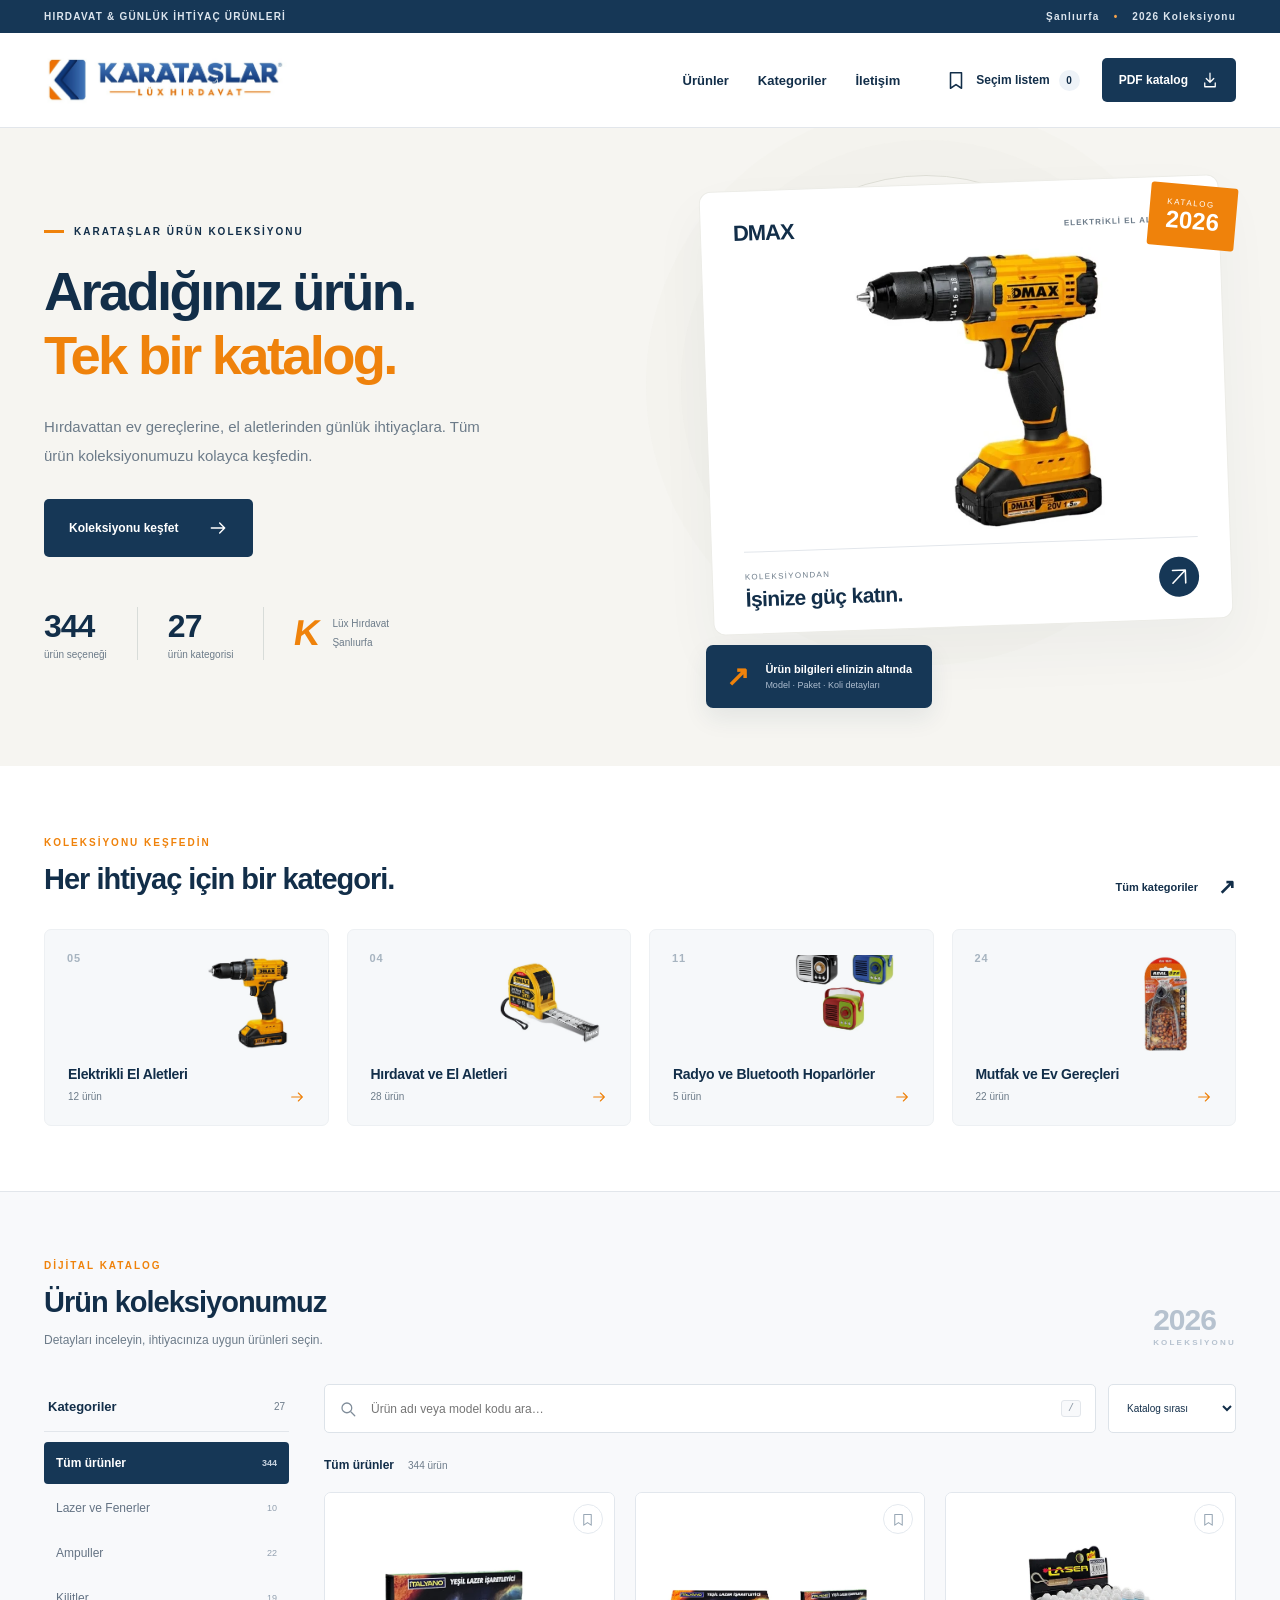
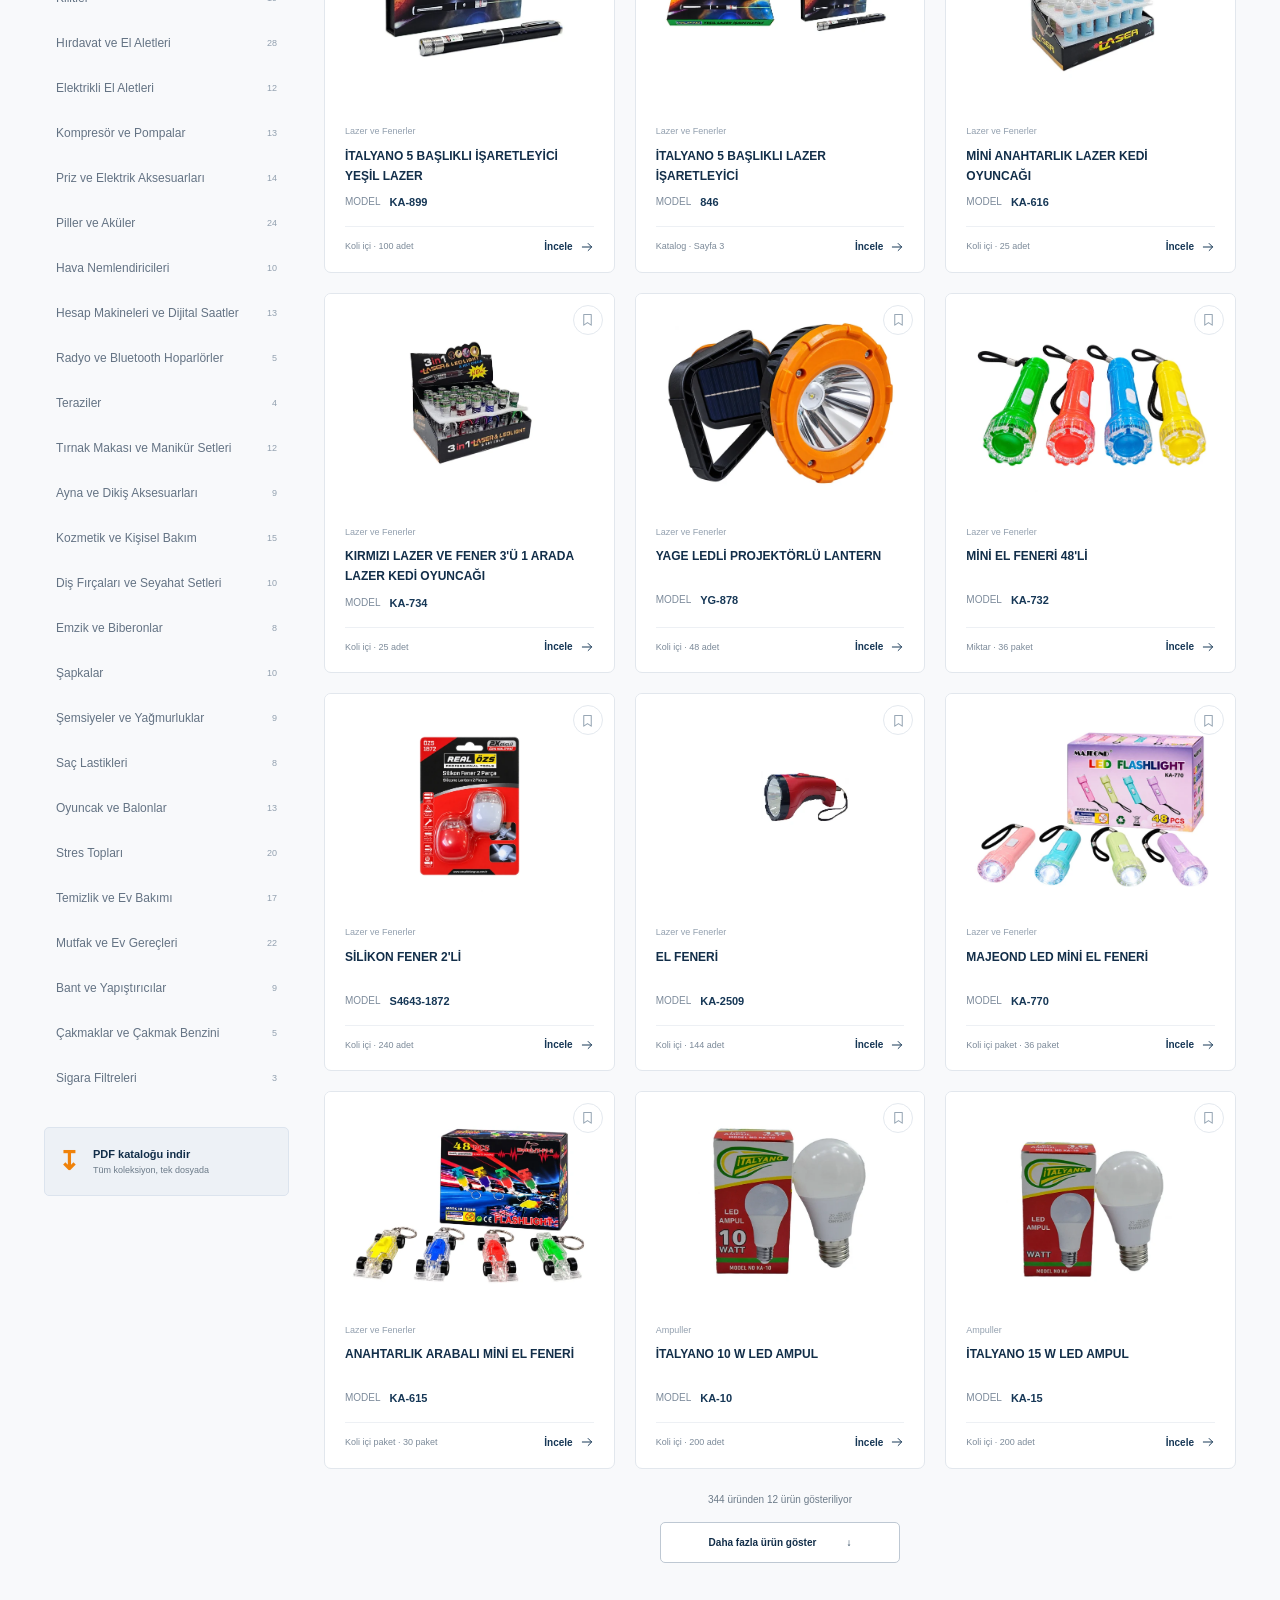
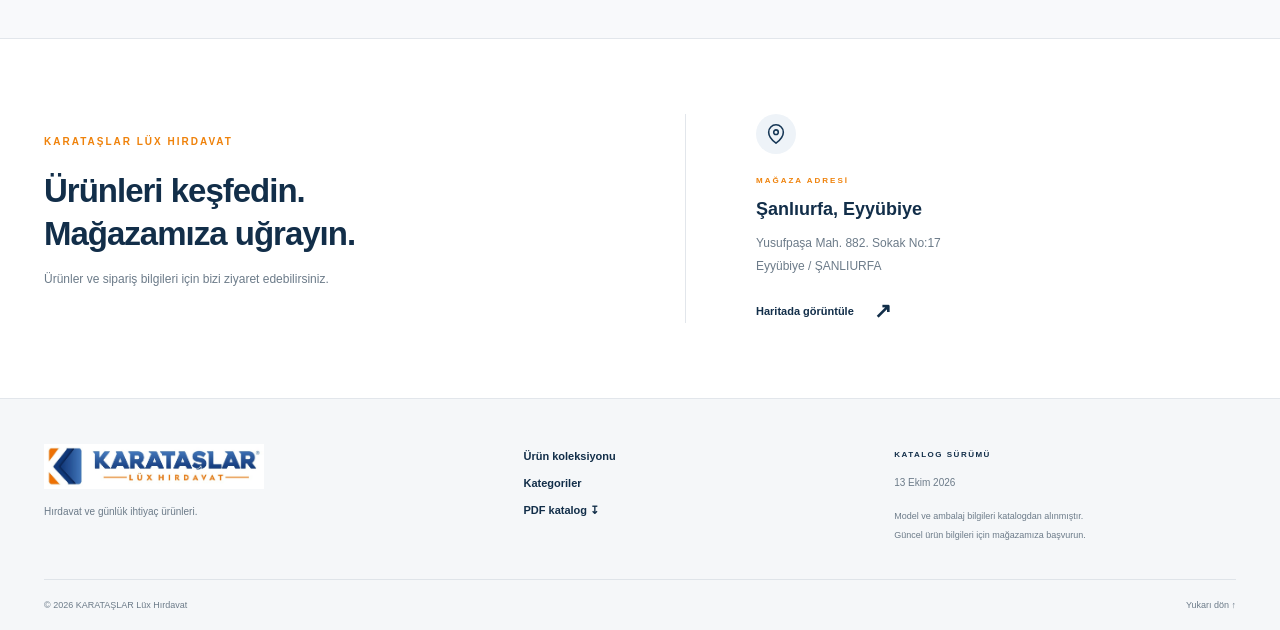
==== index.html @ daa4d860 "Refresh stylesheet version for updated layout" ====
<!doctype html>
<html lang="tr">
<head>
  <meta charset="utf-8"><meta name="viewport" content="width=device-width, initial-scale=1">
  <meta name="theme-color" content="#153557">
  <title>KARATAŞLAR — Ürün Kataloğu</title>
  <meta name="description" content="KARATAŞLAR Lüx Hırdavat'ın 344 ürün ve 27 kategoriden oluşan dijital kataloğunu keşfedin. Ürün görselleri, model bilgileri ve paket detayları bir arada.">
  <link rel="icon" href="assets/favicon.png"><link rel="stylesheet" href="style.css?v=20261013-2">
  <script src="catalog-data.js" defer></script><script src="app.js" defer></script>
</head>
<body>
  <a href="#catalog" class="skip">Ürünlere geç</a>
  <div class="topbar"><div class="container"><span>HIRDAVAT & GÜNLÜK İHTİYAÇ ÜRÜNLERİ</span><span>Şanlıurfa <span class="dot">•</span> 2026 Koleksiyonu</span></div></div>
  <header><div class="container nav">
    <a class="brand" href="#" aria-label="KARATAŞLAR ana sayfa"><img src="assets/logo.png" alt="KARATAŞLAR Lüx Hırdavat" width="250" height="51"></a>
    <nav aria-label="Ana menü"><a href="#catalog">Ürünler</a><a href="#categories">Kategoriler</a><a href="#contact">İletişim</a></nav>
    <div class="nav-actions"><button class="list-button" id="openList" aria-label="Seçim listem"><svg viewBox="0 0 24 24"><path d="M6 4h12v17l-6-4-6 4z"/></svg><span>Seçim listem</span><b id="listCount">0</b></button><a class="download-nav" href="assets/karataslar-katalog.pdf" download>PDF katalog <svg viewBox="0 0 24 24"><path d="M12 3v12m-5-5 5 5 5-5M5 16v5h14v-5"/></svg></a></div>
  </div></header>
  <main>
    <section class="hero"><div class="container hero-grid">
      <div class="hero-copy"><p class="eyebrow"><span></span> KARATAŞLAR ÜRÜN KOLEKSİYONU</p>
        <h1>Aradığınız ürün.<br><em>Tek bir katalog.</em></h1>
        <p class="intro">Hırdavattan ev gereçlerine, el aletlerinden günlük ihtiyaçlara. Tüm ürün koleksiyonumuzu kolayca keşfedin.</p>
        <a class="button primary" href="#catalog">Koleksiyonu keşfet <svg viewBox="0 0 24 24"><path d="M4 12h16m-6-6 6 6-6 6"/></svg></a>
        <div class="hero-stats"><div><strong>344</strong><span>ürün seçeneği</span></div><div><strong>27</strong><span>ürün kategorisi</span></div><div class="stat-last"><span class="small-mark">K</span><span>Lüx Hırdavat<br>Şanlıurfa</span></div></div>
      </div>
      <div class="hero-visual"><div class="visual-pattern"></div><div class="edition">KATALOG<br><strong>2026</strong></div><div class="hero-product"><span class="product-series">DMAX <small>ELEKTRİKLİ EL ALETLERİ</small></span><img id="heroImage" alt="DMAX akülü darbeli matkap" fetchpriority="high"><div class="hero-caption"><div><span>KOLEKSİYONDAN</span><strong>İşinize güç katın.</strong></div><button id="heroExplore" class="circle-arrow" aria-label="Elektrikli el aletlerini keşfet"><svg viewBox="0 0 24 24"><path d="M5 19 19 5M5 5h14v14"/></svg></button></div></div><div class="floating-note"><span>↗</span><div>Ürün bilgileri elinizin altında<small>Model · Paket · Koli detayları</small></div></div></div>
    </div></section>
    <section class="category-section container" id="categories"><div class="section-heading"><div><p class="eyebrow">KOLEKSİYONU KEŞFEDİN</p><h2>Her ihtiyaç için bir kategori.</h2></div><a href="#catalog" class="text-link">Tüm kategoriler <span>↗</span></a></div><div id="featuredCategories" class="feature-categories"></div></section>
    <section class="catalog-section" id="catalog"><div class="container">
      <div class="section-heading catalog-title"><div><p class="eyebrow">DİJİTAL KATALOG</p><h2>Ürün koleksiyonumuz</h2><p class="subheading">Detayları inceleyin, ihtiyacınıza uygun ürünleri seçin.</p></div><span class="collection-label">2026 <span>KOLEKSİYONU</span></span></div>
      <div class="catalog-layout">
        <aside class="sidebar"><div class="sidebar-top"><h3>Kategoriler</h3><span>27</span></div><div id="categoryNav"></div><a class="sidebar-pdf" href="assets/karataslar-katalog.pdf" download><span>↧</span><div>PDF kataloğu indir<small>Tüm koleksiyon, tek dosyada</small></div></a></aside>
        <div class="catalog-main"><div class="toolbar"><label class="search"><svg viewBox="0 0 24 24"><circle cx="10.5" cy="10.5" r="6.5"/><path d="m16 16 5 5"/></svg><input id="search" type="search" placeholder="Ürün adı veya model kodu ara…" aria-label="Ürün adı veya model kodu ara"><kbd>/</kbd></label><label class="sort"><span class="sr-only">Ürün sıralaması</span><select id="sort"><option value="catalog">Katalog sırası</option><option value="az">İsim: A → Z</option><option value="za">İsim: Z → A</option></select></label></div>
          <label class="mobile-category"><span>Kategori</span><select id="mobileCategory"></select></label>
          <div class="results-bar"><div><h3 id="activeTitle">Tüm ürünler</h3><span id="resultCount" aria-live="polite"></span></div><button id="clearFilters" hidden>Filtreleri temizle <span>×</span></button></div>
          <div id="products" class="product-grid" aria-busy="true"><p class="loading">Koleksiyon yükleniyor…</p></div><div class="load-area"><p id="shownCount"></p><button id="loadMore" class="button outline" hidden>Daha fazla ürün göster <span>↓</span></button></div>
        </div>
      </div>
    </div></section>
    <section class="contact-section container" id="contact"><div><p class="eyebrow">KARATAŞLAR LÜX HIRDAVAT</p><h2>Ürünleri keşfedin.<br>Mağazamıza uğrayın.</h2><p>Ürünler ve sipariş bilgileri için bizi ziyaret edebilirsiniz.</p></div><div class="contact-card"><span class="location-icon"><svg viewBox="0 0 24 24"><path d="M20 10c0 6-8 12-8 12S4 16 4 10a8 8 0 1 1 16 0Z"/><circle cx="12" cy="10" r="2.5"/></svg></span><p class="eyebrow">MAĞAZA ADRESİ</p><h3>Şanlıurfa, Eyyübiye</h3><p>Yusufpaşa Mah. 882. Sokak No:17<br>Eyyübiye / ŞANLIURFA</p><a class="text-link" href="https://www.google.com/maps/search/?api=1&query=Yusufpa%C5%9Fa%20Mah.%20882.%20Sokak%20No%3A17%20Eyy%C3%BCbiye%20%C5%9Eanl%C4%B1urfa" target="_blank" rel="noopener">Haritada görüntüle <span>↗</span></a></div></section>
  </main>
  <footer><div class="container footer-main"><div><img src="assets/logo.png" alt="KARATAŞLAR Lüx Hırdavat" width="220" height="45"><p>Hırdavat ve günlük ihtiyaç ürünleri.</p></div><div><a href="#catalog">Ürün koleksiyonu</a><a href="#categories">Kategoriler</a><a href="assets/karataslar-katalog.pdf" download>PDF katalog ↧</a></div><div><span>KATALOG SÜRÜMÜ</span><p>13 Ekim 2026</p><small>Model ve ambalaj bilgileri katalogdan alınmıştır.<br>Güncel ürün bilgileri için mağazamıza başvurun.</small></div></div><div class="container footer-bottom"><span>© 2026 KARATAŞLAR Lüx Hırdavat</span><a href="#">Yukarı dön ↑</a></div></footer>
  <dialog id="productDialog" class="product-dialog" aria-label="Ürün detayları"><button class="close-dialog" data-close aria-label="Kapat">×</button><div id="productDetail"></div></dialog>
  <dialog id="listDialog" class="list-dialog" aria-labelledby="listTitle"><button class="close-dialog" data-close aria-label="Kapat">×</button><p class="eyebrow">KARATAŞLAR</p><h2 id="listTitle">Seçim listem</h2><p class="list-intro">İncelemek istediğiniz ürünleri bir arada tutun.</p><div id="listItems"></div><div class="list-footer"><button id="exportList" class="button primary">Seçim listesini indir <span>↧</span></button><button id="clearList" class="text-link">Listeyi temizle</button></div></dialog>
  <div id="toast" class="toast" role="status"></div>
</body>
</html>
---- style.css ----
:root{--navy:#163756;--ink:#122e49;--orange:#ef820b;--muted:#6c7b89;--line:#e2e6eb;--cream:#f6f5f1;--blue-pale:#eef3f8;--white:#fff;--font:'Segoe UI',Arial,sans-serif}*{box-sizing:border-box}html{scroll-behavior:smooth;scroll-padding-top:110px}body{margin:0;color:var(--ink);font-family:var(--font);font-size:14px;background:white}button,input,select{font:inherit}button,a,input,select{-webkit-tap-highlight-color:transparent}button,a{touch-action:manipulation}a{color:inherit;text-decoration:none}button{cursor:pointer}button:disabled{cursor:default;opacity:.45}svg{width:22px;height:22px;fill:none;stroke:currentColor;stroke-width:1.7;stroke-linecap:round;stroke-linejoin:round;flex-shrink:0}img{max-width:100%;display:block}.container{width:min(1280px,calc(100% - 88px));margin:auto}.topbar{background:var(--navy);color:#dce5ee;font-size:10px;letter-spacing:1.2px;font-weight:600}.topbar .container{display:flex;justify-content:space-between;padding:11px 0}.dot{margin:0 10px;color:#f7a34b}header{position:sticky;top:0;z-index:20;background:#ffffffed;backdrop-filter:blur(18px);border-bottom:1px solid var(--line)}.nav{height:94px;display:flex;align-items:center;gap:45px}.brand{margin-right:auto;flex-shrink:0}.brand img{width:243px;height:auto}nav{display:flex;gap:29px;font-weight:700;font-size:13px}nav a{padding:12px 0}nav a:hover,.text-link:hover{color:var(--orange)}.nav-actions{display:flex;align-items:center;gap:22px}.list-button{display:flex;align-items:center;gap:9px;background:none;border:0;font-size:12px;font-weight:600;color:var(--ink);padding:10px 0}.list-button b{font-size:10px;background:var(--blue-pale);min-width:21px;line-height:21px;border-radius:50%}.download-nav{padding:13px 17px;background:var(--navy);color:white;border-radius:5px;display:flex;align-items:center;gap:13px;font-size:12px;font-weight:700}.download-nav svg{width:18px;height:18px}.hero{background:var(--cream);overflow:hidden}.hero-grid{display:grid;grid-template-columns:1.07fr 1fr;min-height:600px;gap:75px;align-items:center;padding-top:55px;padding-bottom:58px}.eyebrow{margin:0 0 20px;font-size:10px;font-weight:800;letter-spacing:2px;line-height:1.7}.hero .eyebrow{display:flex;align-items:center;gap:10px}.eyebrow>span{width:20px;height:3px;background:var(--orange)}h1{font-size:clamp(40px,4.25vw,62px);font-weight:800;letter-spacing:-2.7px;line-height:1.16;margin:0 0 25px}h1 em{font-style:normal;color:var(--orange)}.intro{font-size:15px;color:var(--muted);max-width:440px;line-height:1.95;margin-bottom:29px}.button{display:inline-flex;align-items:center;justify-content:center;gap:30px;border-radius:5px;padding:17px 24px;font-weight:800;font-size:12px;border:1px solid transparent;transition:transform .2s,background .2s}.button:hover{transform:translateY(-2px)}.primary{color:#fff;background:var(--navy)}.primary:hover{background:#234a70}.button svg{width:20px}.outline{background:white;border-color:#bec8d3;color:var(--ink)}.hero-stats{display:flex;gap:30px;margin-top:42px;align-items:center}.hero-stats>div{display:flex;flex-direction:column;padding-right:30px;border-right:1px solid #d8dcd9;gap:4px}.hero-stats strong{font-size:32px;letter-spacing:-1px;line-height:1.2}.hero-stats span{font-size:10px;color:var(--muted)}.hero-stats .stat-last{border:0;display:flex;flex-direction:row;align-items:center;gap:12px;padding:0}.stat-last span{line-height:1.9}.stat-last .small-mark{font-weight:800;color:var(--orange);font-size:36px;transform:skew(-9deg)}.hero-visual{position:relative;padding:0 10px 24px}.visual-pattern{position:absolute;width:420px;height:420px;border:1px solid #deded6;border-radius:50%;top:-8px;left:20px;outline:35px solid #e9e9e140;box-shadow:0 0 0 70px #e9e9e133}.edition{position:absolute;right:0;top:2px;z-index:2;background:var(--orange);color:white;padding:14px 17px;font-size:8px;letter-spacing:1.6px;transform:rotate(5deg);border-radius:3px}.edition strong{font-size:24px;letter-spacing:0;line-height:1.1}.hero-product{background:white;border:1px solid #ecece7;border-radius:12px;position:relative;padding:29px 32px 22px;box-shadow:0 25px 55px #2036500c;transform:rotate(-2deg);width:100%}.product-series{display:flex;align-items:center;justify-content:space-between;font-size:22px;letter-spacing:-1px;font-weight:800}.product-series small{font-size:8px;letter-spacing:1px;color:var(--muted);font-weight:600}.hero-product>img{height:305px;width:100%;object-fit:contain;padding:12px 20px}.hero-caption{border-top:1px solid var(--line);padding-top:19px;display:flex;justify-content:space-between;align-items:center}.hero-caption>div{display:flex;flex-direction:column;gap:6px}.hero-caption span{font-size:8px;letter-spacing:1.3px;color:var(--muted)}.hero-caption strong{font-size:21px;letter-spacing:-.6px}.circle-arrow{display:grid;place-items:center;background:var(--navy);color:#fff;border:none;width:40px;height:40px;border-radius:50%}.circle-arrow:hover{background:var(--orange)}.floating-note{position:absolute;bottom:-2px;left:-28px;background:var(--navy);color:white;border-radius:7px;padding:15px 20px;display:flex;align-items:center;gap:16px;box-shadow:0 10px 25px #15375616;font-size:11px;font-weight:600;transform:rotate(1deg)}.floating-note>span{font-size:28px;color:var(--orange)}.floating-note small{display:block;color:#aebed0;font-size:9px;font-weight:400;margin-top:5px}.category-section{padding-top:68px;padding-bottom:65px}h2{font-size:29px;font-weight:800;letter-spacing:-1px;margin:0;line-height:1.3}.section-heading{display:flex;justify-content:space-between;align-items:end;gap:25px;margin-bottom:30px}.section-heading .eyebrow{color:var(--orange);margin-bottom:10px}.text-link{font-size:11px;font-weight:800;display:inline-flex;gap:20px;align-items:center}.text-link span{font-size:21px}.feature-categories{display:grid;grid-template-columns:repeat(4,1fr);gap:18px}.feature-category{position:relative;text-align:left;background:#f6f8fa;border:1px solid #edf0f3;border-radius:7px;min-height:194px;padding:25px 23px 20px;overflow:hidden;color:var(--ink);transition:background .2s,transform .2s}.feature-category:hover{background:#edf2f7;transform:translateY(-3px)}.feature-category img{height:96px;width:124px;object-fit:contain;margin-left:auto;margin-bottom:15px;mix-blend-mode:multiply;position:relative}.feature-category .cat-num{position:absolute;top:22px;left:22px;color:#a7b4c0;font-size:11px;font-weight:700;letter-spacing:1px}.feature-category strong{display:block;font-size:14px;font-weight:800;letter-spacing:-.3px;position:relative}.feature-category .cat-bottom{display:flex;justify-content:space-between;align-items:center;margin-top:7px;color:var(--muted);font-size:10px}.cat-bottom svg{height:16px;width:16px;color:var(--orange)}.catalog-section{background:#f8f9fb;padding:65px 0 75px;border-block:1px solid var(--line)}.catalog-title{margin-bottom:37px}.subheading{margin:12px 0 0;font-size:12px;color:var(--muted)}.collection-label{font-size:30px;letter-spacing:-1px;font-weight:800;color:#b6c2cf;line-height:1.2}.collection-label span{display:block;font-size:8px;letter-spacing:2.2px}.catalog-layout{display:grid;grid-template-columns:245px minmax(0,1fr);gap:35px}.sidebar-top{display:flex;justify-content:space-between;align-items:center;padding:15px 4px 17px;border-bottom:1px solid var(--line);margin-bottom:10px}.sidebar-top h3{font-size:13px;margin:0;font-weight:800}.sidebar-top>span{font-size:10px;color:var(--muted)}#categoryNav{display:flex;flex-direction:column;gap:3px}.cat-button{display:flex;justify-content:space-between;align-items:center;text-align:left;background:none;border:0;color:#647384;width:100%;gap:14px;padding:12px 12px;border-radius:4px;font-size:11px;line-height:1.5}.cat-button span{font-size:9px;color:#92a0af;flex-shrink:0}.cat-button:hover{background:#eaf0f6;color:var(--navy)}.cat-button.active{background:var(--navy);color:white;font-weight:700}.cat-button.active span{color:#c7d3e0}.sidebar-pdf{display:flex;align-items:center;gap:13px;background:#edf1f6;border:1px solid #dce4ee;border-radius:5px;padding:18px 13px;margin-top:28px;font-size:11px;font-weight:800}.sidebar-pdf>span{font-size:26px;color:var(--orange)}.sidebar-pdf small{display:block;font-size:9px;font-weight:400;color:var(--muted);margin-top:5px}.toolbar{display:flex;gap:12px}.search{display:flex;align-items:center;flex:1;border:1px solid #dde3e9;background:#fff;border-radius:5px;padding:0 14px;height:49px;gap:12px}.search svg{width:18px;color:#7f8c99}.search input{width:100%;min-width:0;outline:0;border:0;font-size:11px;color:var(--ink);background:transparent}.search kbd{border:1px solid var(--line);background:#f8f9fb;padding:2px 6px;border-radius:3px;color:#8996a3;font-size:10px}.search:focus-within{border-color:#6488af;box-shadow:0 0 0 3px #c2d4e629}.sort select{border:1px solid #dde3e9;background:white;border-radius:5px;padding:0 30px 0 14px;height:49px;color:var(--ink);font-size:10px;max-width:165px}.results-bar{display:flex;align-items:center;justify-content:space-between;padding:25px 0 20px;gap:15px}.results-bar>div{display:flex;gap:14px;align-items:center}.results-bar h3{font-size:12px;margin:0;font-weight:800}.results-bar>div>span{font-size:10px;color:var(--muted)}.results-bar button{background:none;border:0;padding:3px;font-size:10px;color:var(--muted)}.results-bar button span{margin-left:8px}.product-grid{display:grid;grid-template-columns:repeat(3,minmax(0,1fr));gap:20px}.product-card{border:1px solid #e2e7ed;background:white;border-radius:7px;overflow:hidden;position:relative;transition:transform .2s,box-shadow .2s;display:flex;flex-direction:column}.product-card:hover{transform:translateY(-4px);box-shadow:0 12px 28px #1637560d}.product-image-button{width:100%;border:none;background:white;padding:26px 26px 16px;display:block}.product-image-button img{width:100%;height:175px;object-fit:contain}.save-button{position:absolute;top:11px;right:11px;background:#ffffffd9;border:1px solid #e4e9ef;display:grid;place-items:center;width:30px;height:30px;border-radius:50%;color:#98a7b5;z-index:2}.save-button svg{width:15px;height:15px}.save-button:hover{color:var(--orange);border-color:var(--orange)}.save-button.saved{color:var(--orange);background:#fff5e9;border-color:#f9d5a9}.save-button.saved svg{fill:#f8b45f}.product-info{padding:14px 20px 18px;flex:1;display:flex;flex-direction:column}.product-cat{font-size:8px;color:#93a0af;line-height:1.6;margin-bottom:8px}.product-name{font-size:11px;font-weight:800;line-height:1.65;margin:0 0 10px;min-height:37px}.product-name button{text-align:left;background:none;border:0;color:inherit;font:inherit;padding:0}.product-name button:hover{color:var(--orange)}.product-model{font-size:9px;color:#7e8c9c;display:flex;gap:9px;margin-bottom:18px}.product-model strong{color:var(--navy);font-size:10px}.product-bottom{margin-top:auto;display:flex;align-items:center;justify-content:space-between;border-top:1px solid #edf0f4;padding-top:12px;gap:8px}.product-bottom span{font-size:8px;color:#7c8a99;line-height:1.6}.detail-button{display:flex;gap:7px;align-items:center;border:0;padding:0;background:none;color:var(--navy);font-size:9px;font-weight:800;white-space:nowrap}.detail-button svg{width:14px;height:14px}.load-area{text-align:center;padding-top:25px}.load-area p{font-size:10px;color:var(--muted);margin:0 0 17px}.load-area .button{padding:14px 25px;min-width:240px;font-size:10px}.empty{grid-column:1/-1;text-align:center;padding:70px 25px;background:white;border:1px dashed #ced7e2;border-radius:6px}.empty>span{font-size:35px;color:#adbac8}.empty h3{font-size:17px}.empty p{font-size:12px;color:var(--muted);line-height:1.8}.loading{padding:40px;color:var(--muted)}.contact-section{display:grid;grid-template-columns:1fr 1fr;gap:90px;padding-top:75px;padding-bottom:75px;align-items:center}.contact-section>.contact-card{border-left:1px solid var(--line);padding-left:70px}.contact-section h2{font-size:33px;line-height:1.3}.contact-section>.contact-card h3{font-size:18px;margin:12px 0}.contact-section p:not(.eyebrow){font-size:12px;line-height:1.9;color:var(--muted)}.contact-section .eyebrow{color:var(--orange)}.location-icon{display:grid;place-items:center;width:40px;height:40px;background:var(--blue-pale);color:var(--navy);border-radius:50%;margin-bottom:20px}.contact-card .eyebrow{font-size:8px;margin-bottom:4px}.contact-card .text-link{margin-top:9px}footer{background:#f5f7f9;border-top:1px solid var(--line)}.footer-main{display:grid;grid-template-columns:1.35fr 1fr 1.1fr;gap:60px;padding-top:45px;padding-bottom:35px}.footer-main>div>p{font-size:10px;color:var(--muted);line-height:1.8;margin:14px 0}.footer-main>div:nth-child(2){display:flex;flex-direction:column;gap:15px;font-size:11px;font-weight:600;padding-top:6px}.footer-main>div>span{font-size:8px;font-weight:800;letter-spacing:1.5px}.footer-main small{font-size:9px;color:var(--muted);line-height:1.9}.footer-bottom{display:flex;justify-content:space-between;padding:20px 0;border-top:1px solid #dfe4e9;font-size:9px;color:var(--muted)}dialog{border:0;padding:0;border-radius:12px;color:var(--ink);max-width:calc(100% - 32px);box-shadow:0 25px 100px #11293a4f}dialog::backdrop{background:#0c203bcc;backdrop-filter:blur(4px)}.product-dialog{width:900px}.close-dialog{position:absolute;right:18px;top:16px;z-index:5;display:grid;place-items:center;width:34px;height:34px;border:1px solid var(--line);border-radius:50%;background:white;color:var(--ink);font-size:24px}.detail-layout{display:grid;grid-template-columns:1.04fr 1fr}.detail-image{background:#f6f8fa;padding:55px 35px;display:flex;align-items:center;justify-content:center;min-height:440px}.detail-image img{height:300px;object-fit:contain;mix-blend-mode:multiply}.detail-copy{padding:55px 35px 35px}.detail-copy .eyebrow{color:var(--orange);font-size:8px;letter-spacing:1.4px;margin-bottom:12px}.detail-copy h2{font-size:21px;line-height:1.5;letter-spacing:-.5px;margin-bottom:15px}.detail-model{font-size:10px;color:var(--muted)}.detail-model b{font-size:13px;color:var(--navy);margin-left:10px}.detail-description{white-space:pre-line;font-size:12px;color:var(--muted);line-height:1.9;margin-top:18px}.detail-specs{display:grid;grid-template-columns:repeat(2,1fr);gap:10px;margin:24px 0}.detail-spec{background:var(--blue-pale);border-radius:5px;padding:13px}.detail-spec span{display:block;font-size:9px;color:var(--muted);margin-bottom:5px}.detail-spec strong{font-size:14px}.detail-copy .button{width:100%;gap:16px;font-size:10px}.detail-source{display:flex;justify-content:space-between;gap:20px;font-size:9px;color:var(--muted);margin-top:18px;line-height:1.8}.detail-source a{color:var(--navy);text-decoration:underline}.related{padding:25px 30px;border-top:1px solid var(--line)}.related h3{font-size:12px;margin-top:0}.related-products{display:grid;grid-template-columns:repeat(3,1fr);gap:15px}.related-products button{display:flex;align-items:center;gap:12px;text-align:left;background:white;border:1px solid var(--line);border-radius:5px;padding:10px;font-size:9px;font-weight:700;line-height:1.5;color:var(--navy)}.related-products img{width:48px;height:48px;object-fit:contain;flex-shrink:0}.list-dialog{width:660px;padding:38px}.list-dialog .eyebrow{color:var(--orange);margin-bottom:8px}.list-intro{color:var(--muted);font-size:12px;line-height:1.8}.list-item{display:flex;align-items:center;gap:18px;border-bottom:1px solid var(--line);padding:18px 0}.list-item img{height:65px;width:70px;object-fit:contain}.list-item>div{flex:1;font-size:11px;line-height:1.6}.list-item small{display:block;color:var(--muted);font-size:10px;margin-top:4px}.list-item button{border:0;background:none;color:var(--muted);font-size:22px}.list-item a:hover{color:var(--orange)}.list-footer{display:flex;justify-content:space-between;align-items:center;gap:20px;padding-top:25px}.list-footer .text-link{background:none;border:0;font-size:10px}.list-footer .button{font-size:10px;padding:14px 18px;gap:20px}.toast{position:fixed;bottom:25px;left:50%;transform:translate(-50%,20px);background:var(--navy);border:1px solid #ffffff33;color:white;padding:15px 24px;border-radius:6px;box-shadow:0 8px 35px #122e4926;opacity:0;pointer-events:none;z-index:100;transition:opacity .2s,transform .2s;font-size:12px;max-width:calc(100% - 30px);text-align:center}.toast.visible{opacity:1;transform:translate(-50%,0)}.mobile-category{display:none}[hidden]{display:none!important}.sr-only{position:absolute;width:1px;height:1px;padding:0;margin:-1px;overflow:hidden;clip:rect(0,0,0,0);white-space:nowrap;border:0}.skip{position:absolute;top:-60px;left:10px;background:white;padding:12px;z-index:200}.skip:focus{top:10px}:focus-visible{outline:3px solid #ee991e;outline-offset:4px}body:has(dialog[open]){overflow:hidden}
@media(min-width:1600px){.hero-grid{min-height:640px}.hero-product>img{height:330px}}
@media(max-width:1150px){.container{width:calc(100% - 56px)}.nav{gap:25px}.brand img{width:210px}nav{gap:20px}.nav-actions{gap:16px}.list-button>span{display:none}.hero-grid{gap:42px;min-height:560px}h1{font-size:48px;letter-spacing:-2px}.hero-product{padding:24px}.hero-product>img{height:275px}.hero-stats{gap:23px}.hero-stats>div{padding-right:23px}.floating-note{left:-10px}.catalog-layout{grid-template-columns:220px minmax(0,1fr);gap:25px}.product-grid{gap:15px}.product-image-button{padding:28px 18px 14px}.product-image-button img{height:155px}.product-info{padding:12px 15px 16px}.feature-category{padding:22px 18px}.feature-category strong{font-size:12px}.contact-section{gap:50px}.contact-section>.contact-card{padding-left:50px}}
@media(max-width:900px){.nav{height:80px}nav{display:none}.nav-actions{margin-left:auto}.list-button>span{display:inline}.hero-grid{gap:30px;min-height:540px}.hero-stats .stat-last{display:none}h1{font-size:40px;letter-spacing:-1.6px}.hero .eyebrow{font-size:8px;letter-spacing:1.5px}.intro{font-size:13px}.hero-product{padding:22px}.hero-product>img{height:230px;padding:12px}.hero-caption strong{font-size:18px}.product-series{font-size:18px}.product-series small{font-size:6px}.floating-note{font-size:9px;padding:12px 14px}.catalog-layout{grid-template-columns:190px minmax(0,1fr);gap:24px}.product-grid{grid-template-columns:repeat(2,minmax(0,1fr))}.cat-button{font-size:10px;padding:11px 9px}.feature-categories{gap:12px}.feature-category{min-height:183px;padding:20px 15px}.feature-category img{height:84px;width:100px}.feature-category strong{font-size:11px}.feature-category .cat-num{left:15px;font-size:9px}.contact-section h2{font-size:28px}.footer-main{gap:35px}.search kbd{display:none}}
@media(max-width:640px){.container{width:calc(100% - 36px)}.topbar{font-size:7px;letter-spacing:.7px}.topbar .container{padding:9px 0}.topbar .dot{margin:0 3px}.nav{height:74px;gap:12px}.brand img{width:175px}.nav-actions{gap:12px}.list-button span,.download-nav{display:none}.list-button{gap:6px}.list-button b{font-size:9px;min-width:19px;line-height:19px}.hero-grid{grid-template-columns:1fr;gap:34px;padding-top:37px;padding-bottom:48px;min-height:0}.hero-copy h1{font-size:43px;letter-spacing:-1.8px;margin-bottom:17px}.hero .eyebrow{font-size:8px;margin-bottom:17px}.intro{font-size:13px;line-height:1.9;margin-bottom:23px}.hero .button{padding:15px 21px;gap:25px;font-size:11px}.hero-stats{margin-top:28px;gap:26px}.hero-stats strong{font-size:28px}.hero-stats span{font-size:9px}.hero-stats .stat-last{display:flex}.hero-stats>div{padding-right:24px}.hero-stats .small-mark{font-size:30px}.hero-visual{padding:0 18px 20px;margin:0 2px}.visual-pattern{width:290px;height:290px;top:10px;left:25px;outline:25px solid #e9e9e140;box-shadow:0 0 0 50px #e9e9e133}.edition{right:6px;top:2px;font-size:7px;padding:10px 14px}.edition strong{font-size:22px}.hero-product{padding:24px 26px 18px;transform:rotate(-2deg)}.hero-product>img{height:235px}.hero-caption strong{font-size:20px}.product-series{font-size:21px}.product-series small{font-size:7px}.floating-note{left:3px;bottom:0;padding:12px 16px;font-size:9px}.floating-note small{font-size:8px}.category-section{padding-top:41px;padding-bottom:40px}h2{font-size:23px;letter-spacing:-.7px}.section-heading{gap:15px;margin-bottom:22px;align-items:end}.section-heading .eyebrow{font-size:8px;letter-spacing:1.7px}.section-heading>.text-link{font-size:9px;gap:7px;white-space:nowrap;margin-bottom:4px}.section-heading>.text-link span{font-size:15px}.category-section .section-heading h2{max-width:220px}.feature-categories{grid-template-columns:repeat(2,1fr);gap:12px}.feature-category{padding:19px 16px 16px;min-height:181px}.feature-category img{height:89px;width:115px}.feature-category strong{font-size:12px}.feature-category .cat-num{top:18px;left:16px}.feature-category .cat-bottom{font-size:9px}.catalog-section{padding:40px 0 45px}.catalog-title{margin-bottom:25px}.subheading{font-size:10px;line-height:1.8;max-width:255px}.collection-label{font-size:24px}.collection-label span{font-size:6px;letter-spacing:1.4px}.catalog-layout{display:block}.sidebar{display:none}.toolbar{gap:8px}.search{height:46px;padding:0 11px;gap:8px}.search input{font-size:10px}.search svg{width:16px}.sort select{font-size:9px;height:46px;padding:0 6px;max-width:104px}.mobile-category{display:flex;align-items:center;margin-top:12px;border:1px solid #dde3e9;background:white;border-radius:5px;padding:0 12px;gap:15px;height:43px}.mobile-category>span{color:var(--muted);font-size:9px}.mobile-category select{font-size:10px;color:var(--ink);border:0;background:none;flex:1;min-width:0;height:40px;outline:0}.results-bar{padding:20px 0 16px}.results-bar>div{gap:8px;flex-wrap:wrap}.results-bar h3{font-size:11px;max-width:220px}.results-bar>div>span{font-size:9px;white-space:nowrap}.results-bar button{font-size:9px;white-space:nowrap}.product-grid{gap:12px}.product-image-button{padding:22px 14px 12px}.product-image-button img{height:133px}.product-info{padding:9px 12px 14px}.product-cat{font-size:7px;margin-bottom:6px;min-height:22px}.product-name{font-size:9px;line-height:1.7;min-height:45px;margin-bottom:8px}.product-model{font-size:7px;gap:6px;margin-bottom:13px}.product-model strong{font-size:8px}.product-bottom{flex-wrap:wrap;gap:9px;padding-top:10px}.product-bottom span{font-size:7px;max-width:100%}.detail-button{font-size:8px;gap:8px}.save-button{width:26px;height:26px;top:8px;right:8px}.save-button svg{width:13px;height:13px}.contact-section{grid-template-columns:1fr;gap:26px;padding-top:45px;padding-bottom:45px}.contact-section h2{font-size:29px}.contact-section>.contact-card{border-left:0;border-top:1px solid var(--line);padding-left:0;padding-top:26px}.contact-section>.contact-card .location-icon{float:left;margin-right:17px;margin-bottom:45px}.contact-card .eyebrow{font-size:8px}.contact-card h3{font-size:16px!important}.contact-card p{font-size:11px!important}.contact-card>.text-link{margin-left:57px;margin-top:1px;font-size:10px}.footer-main{grid-template-columns:1fr 1fr;gap:28px;padding-top:32px;padding-bottom:26px}.footer-main>div:first-child{grid-column:1/-1}.footer-main img{width:200px}.footer-main>div>p{font-size:9px}.footer-main>div:nth-child(2){gap:13px;font-size:10px}.footer-main small{font-size:8px}.footer-bottom{font-size:8px;padding:17px 0}.detail-layout{grid-template-columns:1fr}.detail-image{padding:35px 30px 20px;min-height:0}.detail-image img{height:220px}.detail-copy{padding:25px}.detail-copy h2{font-size:20px}.product-dialog{max-height:calc(100dvh - 32px)}.related{padding:22px}.related-products{grid-template-columns:1fr}.related-products button{font-size:10px}.related-products img{height:45px;width:45px}.list-dialog{padding:30px 23px;max-height:calc(100dvh - 32px)}.list-dialog h2{font-size:25px}.list-item{gap:12px}.list-item img{width:55px;height:55px}.list-item>div{font-size:10px}.list-footer{align-items:start;gap:15px;flex-direction:column}.list-footer .button{width:100%}.empty{padding:45px 20px}.empty p{font-size:11px}.toast{font-size:10px;padding:13px 20px}.close-dialog{width:30px;height:30px;top:13px;right:13px}}
.product-name{font-size:12px}.product-cat{font-size:9px}.product-model{font-size:10px}.product-model strong{font-size:11px}.product-bottom span{font-size:9px}.detail-button{font-size:10px}.cat-button{font-size:12px}.search input{font-size:12px}
@media(max-width:640px){.product-name{font-size:11px;min-height:56px}.product-cat{font-size:8px}.product-model{font-size:8px}.product-model strong{font-size:9px}.product-bottom span{font-size:8px}.detail-button{font-size:9px}.search input{font-size:10px}}
@media(prefers-reduced-motion:reduce){html{scroll-behavior:auto}*,*::before,*::after{transition:none!important;animation:none!important}}

/* Keep the collection note below the product caption at every screen size. */
.hero-visual{padding-bottom:0}.floating-note{position:relative;left:auto;bottom:auto;width:max-content;max-width:100%;margin:18px 0 0;transform:none}
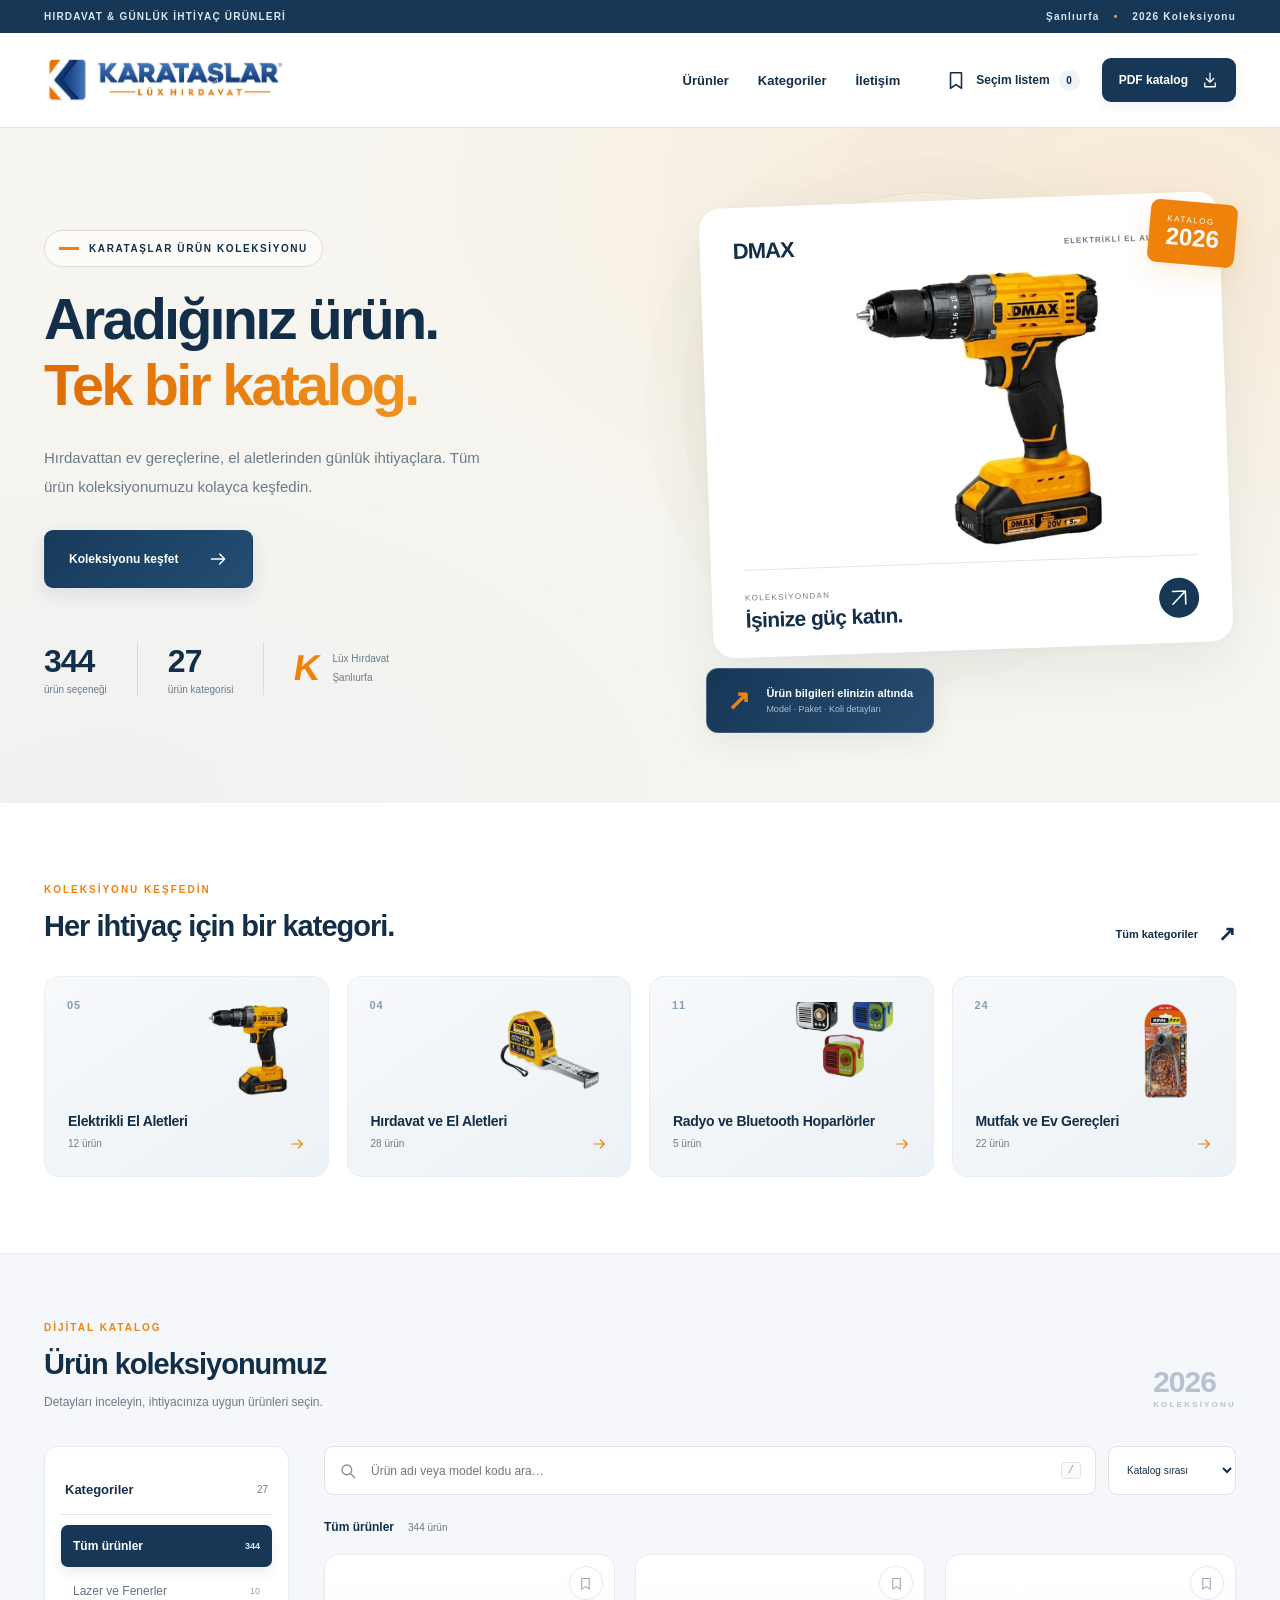
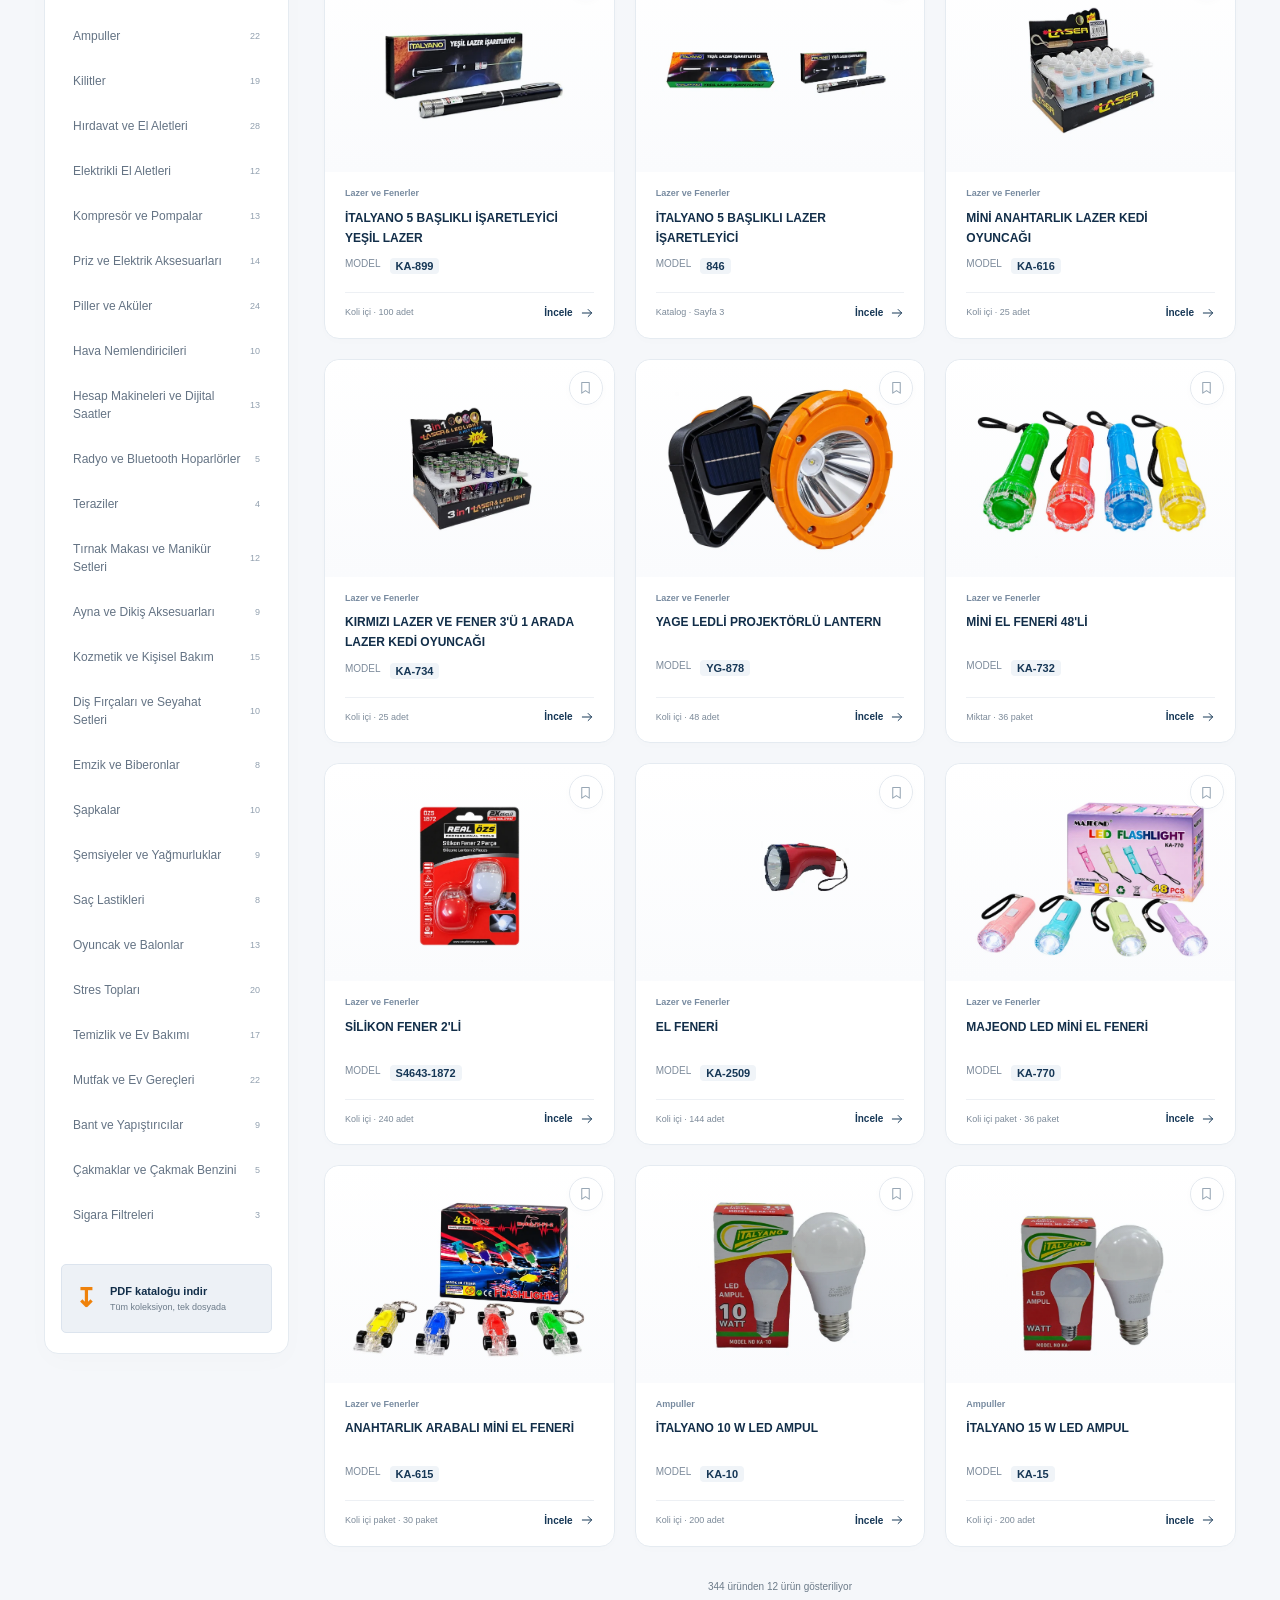
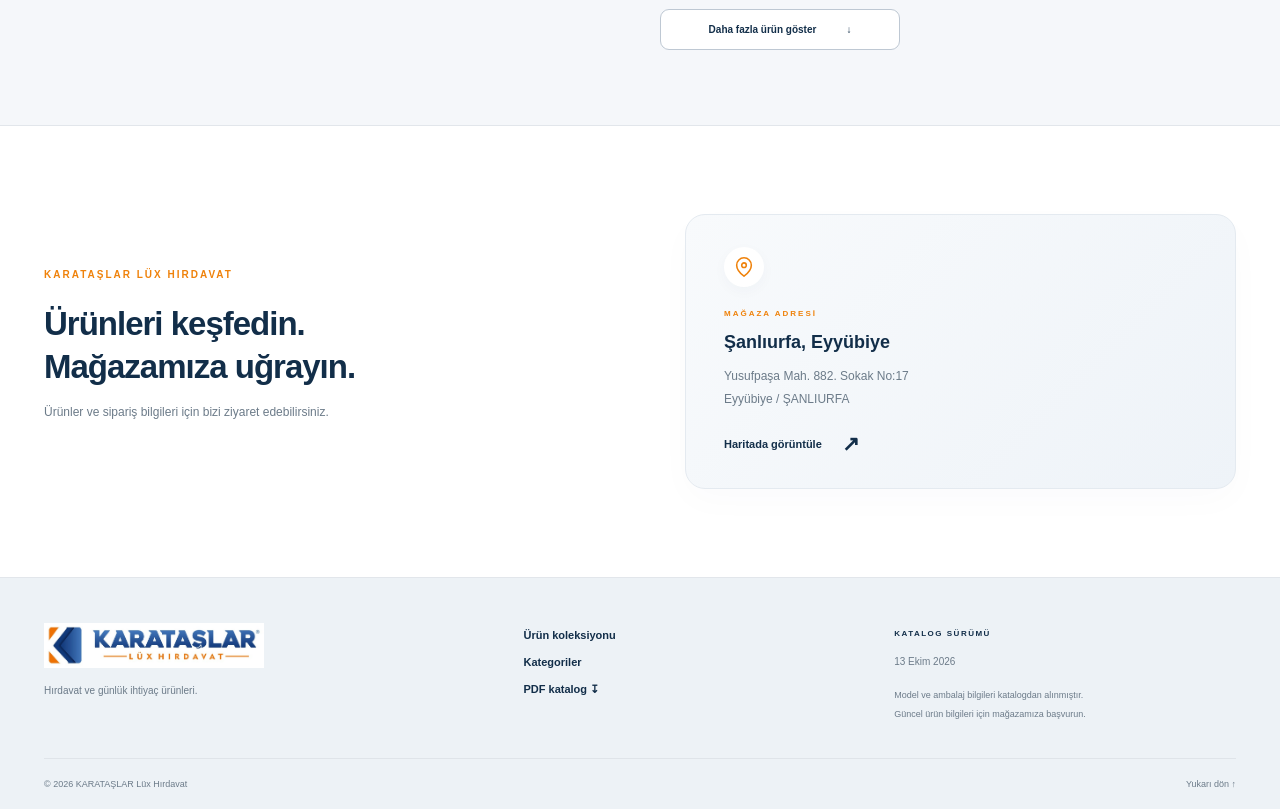
==== commit 873c7573: "Polish catalog design and add smooth accessible animations" ====
--- a/index.html
+++ b/index.html
@@ -5,8 +5,8 @@
   <meta name="theme-color" content="#153557">
   <title>KARATAŞLAR — Ürün Kataloğu</title>
   <meta name="description" content="KARATAŞLAR Lüx Hırdavat'ın 344 ürün ve 27 kategoriden oluşan dijital kataloğunu keşfedin. Ürün görselleri, model bilgileri ve paket detayları bir arada.">
-  <link rel="icon" href="assets/favicon.png"><link rel="stylesheet" href="style.css?v=20261013-2">
-  <script src="catalog-data.js" defer></script><script src="app.js" defer></script>
+  <link rel="icon" href="assets/favicon.png"><link rel="stylesheet" href="style.css?v=20261014-1">
+  <script src="catalog-data.js" defer></script><script src="app.js?v=20261014-1" defer></script><script src="motion.js?v=20261014-1" defer></script>
 </head>
 <body>
   <a href="#catalog" class="skip">Ürünlere geç</a>
@@ -14,7 +14,7 @@
   <header><div class="container nav">
     <a class="brand" href="#" aria-label="KARATAŞLAR ana sayfa"><img src="assets/logo.png" alt="KARATAŞLAR Lüx Hırdavat" width="250" height="51"></a>
     <nav aria-label="Ana menü"><a href="#catalog">Ürünler</a><a href="#categories">Kategoriler</a><a href="#contact">İletişim</a></nav>
-    <div class="nav-actions"><button class="list-button" id="openList" aria-label="Seçim listem"><svg viewBox="0 0 24 24"><path d="M6 4h12v17l-6-4-6 4z"/></svg><span>Seçim listem</span><b id="listCount">0</b></button><a class="download-nav" href="assets/karataslar-katalog.pdf" download>PDF katalog <svg viewBox="0 0 24 24"><path d="M12 3v12m-5-5 5 5 5-5M5 16v5h14v-5"/></svg></a></div>
+    <div class="nav-actions"><button class="list-button" id="openList" aria-label="Seçim listem"><svg viewBox="0 0 24 24"><path d="M6 4h12v17l-6-4-6 4z"/></svg><span class="desktop-label">Seçim listem</span><span class="mobile-label">Listem</span><b id="listCount">0</b></button><a class="download-nav" href="assets/karataslar-katalog.pdf" download aria-label="PDF kataloğu indir">PDF katalog <svg viewBox="0 0 24 24"><path d="M12 3v12m-5-5 5 5 5-5M5 16v5h14v-5"/></svg></a></div>
   </div></header>
   <main>
     <section class="hero"><div class="container hero-grid">
@@ -42,7 +42,11 @@
   </main>
   <footer><div class="container footer-main"><div><img src="assets/logo.png" alt="KARATAŞLAR Lüx Hırdavat" width="220" height="45"><p>Hırdavat ve günlük ihtiyaç ürünleri.</p></div><div><a href="#catalog">Ürün koleksiyonu</a><a href="#categories">Kategoriler</a><a href="assets/karataslar-katalog.pdf" download>PDF katalog ↧</a></div><div><span>KATALOG SÜRÜMÜ</span><p>13 Ekim 2026</p><small>Model ve ambalaj bilgileri katalogdan alınmıştır.<br>Güncel ürün bilgileri için mağazamıza başvurun.</small></div></div><div class="container footer-bottom"><span>© 2026 KARATAŞLAR Lüx Hırdavat</span><a href="#">Yukarı dön ↑</a></div></footer>
   <dialog id="productDialog" class="product-dialog" aria-label="Ürün detayları"><button class="close-dialog" data-close aria-label="Kapat">×</button><div id="productDetail"></div></dialog>
-  <dialog id="listDialog" class="list-dialog" aria-labelledby="listTitle"><button class="close-dialog" data-close aria-label="Kapat">×</button><p class="eyebrow">KARATAŞLAR</p><h2 id="listTitle">Seçim listem</h2><p class="list-intro">İncelemek istediğiniz ürünleri bir arada tutun.</p><div id="listItems"></div><div class="list-footer"><button id="exportList" class="button primary">Seçim listesini indir <span>↧</span></button><button id="clearList" class="text-link">Listeyi temizle</button></div></dialog>
+  <dialog id="listDialog" class="list-dialog" aria-labelledby="listTitle">
+    <div class="list-panel-heading"><button class="close-dialog" data-close aria-label="Kapat">×</button><p class="eyebrow">KARATAŞLAR</p><h2 id="listTitle">Seçim listem</h2><p class="list-intro">Ürünleri seçin, listenizi kopyalayın veya WhatsApp'ta paylaşın.</p><p id="selectedSummary" class="selected-summary" aria-live="polite"></p></div>
+    <div class="list-panel-body"><div id="listItems"></div><div id="copyFallback" class="copy-fallback" hidden><label for="selectionText">Paylaşılacak liste</label><textarea id="selectionText" rows="8" readonly></textarea><p>Metni seçip kopyalayabilirsiniz.</p></div></div>
+    <div class="list-footer"><div class="list-share-actions"><button id="copyList" class="button copy-button" aria-label="Listeyi kopyala" disabled><svg viewBox="0 0 24 24" aria-hidden="true"><rect x="8" y="8" width="12" height="12" rx="2"/><path d="M15 8V4H4v11h4"/></svg>Kopyala</button><a id="whatsappShare" class="button whatsapp-button" role="link" aria-label="WhatsApp'ta paylaş" aria-disabled="true" tabindex="-1" target="_blank" rel="noopener noreferrer"><svg viewBox="0 0 24 24" aria-hidden="true"><path d="M21 11.5a9 9 0 0 1-13.3 8L3 21l1.5-4.7A9 9 0 1 1 21 11.5Z"/><path d="M8 7.5c0 4.5 3.2 7.5 7.5 8l1-2.5-2.8-1-1 1c-1.7-.8-2.9-2-3.6-3.6l1-1L9 6.5Z"/></svg>WhatsApp</a><button id="clearList" class="button clear-button" disabled>Temizle</button></div><button id="exportList" class="text-link export-list" disabled>Metin dosyası olarak indir <span>↧</span></button><p class="share-hint">WhatsApp'ta alıcıyı seçip mesajı gönderebilirsiniz.</p><p id="listFeedback" class="list-feedback" role="status" hidden></p></div>
+  </dialog>
   <div id="toast" class="toast" role="status"></div>
 </body>
 </html>
--- a/style.css
+++ b/style.css
@@ -9,3 +9,169 @@
 
 /* Keep the collection note below the product caption at every screen size. */
 .hero-visual{padding-bottom:0}.floating-note{position:relative;left:auto;bottom:auto;width:max-content;max-width:100%;margin:18px 0 0;transform:none}
+
+/* Keep every header action available on phones and tablets. */
+.list-button .mobile-label{display:none}
+@media(max-width:900px){
+  html{scroll-padding-top:138px}
+  header .nav{display:grid;grid-template-columns:minmax(0,1fr) auto;height:auto;min-height:0;column-gap:16px;row-gap:10px;padding:14px 0 10px}
+  header .brand{grid-column:1;grid-row:1;margin-right:0;justify-self:start}
+  header .brand img{width:clamp(125px,36vw,210px)}
+  header .nav-actions{display:contents}
+  header .download-nav{display:flex;grid-column:2;grid-row:1;justify-self:end;align-items:center;min-height:42px;padding:10px 13px;gap:8px;font-size:11px;white-space:nowrap}
+  header .download-nav svg{width:17px;height:17px}
+  header .nav>nav{display:flex;grid-column:1;grid-row:2;align-items:center;gap:clamp(12px,3vw,22px);min-height:40px;font-size:11px;white-space:nowrap}
+  header .nav>nav a{padding:10px 0}
+  header .list-button{grid-column:2;grid-row:2;justify-self:end;min-height:40px;padding:4px 0;gap:5px;font-size:11px}
+  header .list-button svg{width:17px;height:17px}
+  header .list-button .desktop-label{display:none}
+  header .list-button .mobile-label{display:inline}
+}
+@media(max-width:640px){header .brand img{width:clamp(125px,36vw,175px)}}
+@media(max-width:360px){header .nav{column-gap:10px}header .download-nav{font-size:10px;padding:10px 11px;gap:6px}header .nav>nav{font-size:10px;gap:10px}header .list-button{font-size:10px}}
+
+/* Selection drawer: the action buttons remain available while products scroll. */
+.list-dialog{position:fixed;inset:0 0 0 auto;margin:0;width:min(470px,100vw);max-width:100vw;height:100dvh;max-height:100dvh;padding:0;border-radius:16px 0 0 16px;overflow:hidden}
+.list-dialog[open]{display:flex;flex-direction:column}
+.list-panel-heading{flex-shrink:0;padding:28px 26px 16px;border-bottom:1px solid var(--line)}
+.list-panel-heading h2{font-size:25px;padding-right:40px}
+.list-panel-heading .eyebrow{font-size:9px;margin-bottom:6px}
+.list-dialog .close-dialog{width:40px;height:40px;top:22px;right:20px}
+.list-intro{margin:12px 0 8px;font-size:12px;line-height:1.8}
+.selected-summary{margin:0;font-size:11px;font-weight:700;color:var(--orange)}
+.list-panel-body{flex:1;min-height:0;overflow-y:auto;overscroll-behavior:contain;padding:0 26px 20px}
+.list-item{gap:14px;padding:16px 0}
+.list-item img{width:54px;height:60px;flex-shrink:0}
+.list-item>div{min-width:0;font-size:11px}
+.list-item small{font-size:9px;line-height:1.7}
+.list-item button{width:34px;height:40px;flex-shrink:0}
+.list-dialog .list-footer{display:block;flex-shrink:0;border-top:1px solid var(--line);padding:18px 26px max(18px,env(safe-area-inset-bottom));background:white}
+.list-share-actions{display:grid;grid-template-columns:1fr 1.18fr .85fr;gap:8px}
+.list-dialog .list-share-actions .button{width:100%;min-width:0;min-height:46px;padding:10px 8px;gap:6px;font-size:11px;border-radius:8px}
+.list-share-actions svg{width:16px;height:16px}
+.copy-button{background:var(--orange);color:#132f49}
+.copy-button:hover{background:#ff991e}
+.whatsapp-button{background:#25d366;color:#113b24}
+.whatsapp-button:hover{background:#1dbb59}
+.whatsapp-button[aria-disabled="true"]{opacity:.45;pointer-events:none;cursor:default}
+.clear-button{background:#edf2f8;color:var(--navy)}
+.clear-button:hover{background:#dfe7f1}
+.list-dialog .export-list{padding:13px 0 0;border:0;background:none;font-size:10px;gap:10px;color:var(--muted)}
+.export-list span{font-size:17px}
+.share-hint{margin:6px 0 0;color:var(--muted);font-size:10px;line-height:1.7}
+.list-feedback{margin:8px 0 0;font-size:11px;font-weight:700;color:var(--navy);line-height:1.6}
+.copy-fallback{margin-top:20px;padding:14px;background:var(--blue-pale);border-radius:6px}
+.copy-fallback label{display:block;font-size:11px;font-weight:700;margin-bottom:9px}
+.copy-fallback textarea{display:block;width:100%;resize:vertical;padding:10px;border:1px solid #ccd6e1;border-radius:4px;font:11px/1.8 var(--font);color:var(--ink);background:white}
+.copy-fallback p{font-size:10px;color:var(--muted);margin-bottom:0}
+/* A warm editorial palette, soft depth and restrained motion. */
+:root{--cream:#f7f5ef;--ease:cubic-bezier(.22,1,.36,1)}
+::selection{background:#ffd7a6;color:var(--ink)}
+header{transition:box-shadow .35s var(--ease),background .35s}
+header.is-scrolled{background:#fffffffa;box-shadow:0 8px 30px #1637560d}
+nav a{position:relative;transition:color .25s}
+nav a::after{content:'';position:absolute;bottom:5px;left:0;width:100%;height:2px;background:var(--orange);transform:scaleX(0);transform-origin:left;transition:transform .3s var(--ease)}
+nav a:hover::after,nav a:focus-visible::after{transform:scaleX(1)}
+.download-nav{border-radius:9px;box-shadow:0 4px 12px #16375612;transition:background .25s,box-shadow .25s,transform .25s}
+.download-nav:hover{background:#254b70;box-shadow:0 7px 18px #16375624;transform:translateY(-2px)}
+.list-button b{transition:background .25s,color .25s}
+.list-button:hover b{background:var(--orange);color:white}
+.hero{position:relative;background:radial-gradient(ellipse at 90% 10%,#f8dfbd80,transparent 48%),radial-gradient(ellipse at 8% 100%,#e6edf570,transparent 50%),var(--cream)}
+.hero-grid{position:relative;padding-top:72px;padding-bottom:70px}
+.hero-copy>.eyebrow{width:fit-content;border:1px solid #e5dccf;background:#fff9;border-radius:30px;padding:9px 14px;letter-spacing:1.6px}
+h1{font-size:clamp(44px,4.5vw,66px);letter-spacing:-2.8px;line-height:1.13}
+h1 em{background:linear-gradient(100deg,#de6b05,#ef931f);background-clip:text;-webkit-background-clip:text;color:transparent}
+.intro{line-height:1.95}
+.button{border-radius:9px;transition:transform .3s var(--ease),background .25s,box-shadow .25s}
+.primary{background:linear-gradient(135deg,#173a5b,#244e73);box-shadow:0 7px 20px #173a5b1c}
+.primary:hover{box-shadow:0 12px 28px #173a5b28;transform:translateY(-3px)}
+.button svg,.text-link span,.detail-button svg{transition:transform .3s var(--ease)}
+.button:hover svg,.detail-button:hover svg{transform:translateX(3px)}
+.text-link:hover span{transform:translate(2px,-2px)}
+.hero-stats{padding-top:4px}
+.hero-stats strong{font-variant-numeric:tabular-nums}
+.hero-product{border-radius:22px;border:1px solid #fff;box-shadow:0 25px 65px #1c3d5713,0 2px 8px #1c3d5706;padding:30px 32px 24px;transition:transform .7s var(--ease),box-shadow .7s var(--ease)}
+.hero-product>img{transition:transform .8s var(--ease)}
+.hero-caption{padding-top:22px}
+.edition{border-radius:9px;box-shadow:0 10px 24px #ec810a22}
+.visual-pattern{border-color:#d4c9b866;outline-color:#e7dccc30;box-shadow:0 0 0 70px #e7dccc20}
+.floating-note{border:1px solid #ffffff30;border-radius:12px;box-shadow:0 10px 28px #173a5b12;background:linear-gradient(120deg,#163756,#284d70)}
+.circle-arrow{transition:background .25s,transform .3s var(--ease)}
+.circle-arrow:hover{transform:rotate(5deg) scale(1.06)}
+.category-section{padding-top:78px;padding-bottom:76px}
+.feature-category{background:linear-gradient(145deg,#f7f9fb,#edf2f6);border:1px solid #e7edf2;border-radius:15px;padding-bottom:24px;transition:transform .45s var(--ease),box-shadow .45s var(--ease),border-color .3s}
+.feature-category::after{content:'';position:absolute;bottom:0;left:23px;right:23px;height:3px;background:var(--orange);border-radius:3px 3px 0 0;transform:scaleX(0);transform-origin:left;transition:transform .4s var(--ease)}
+.feature-category img{transition:transform .6s var(--ease)}
+.feature-category .cat-num{color:#879db2}
+.catalog-section{background:#f5f7fa;border-top-color:#e8edf2}
+.sidebar{border-radius:14px;background:#fff;padding:20px 16px;align-self:start;border:1px solid #e5ebf1;box-shadow:0 8px 26px #15375604}
+.cat-button{border-radius:7px;transition:background .25s,color .25s}
+.cat-button.active{background:var(--navy);color:white;box-shadow:0 5px 12px #16375618}
+.cat-button.active span{color:#e2edf7}
+.search,.sort select,.mobile-category{border-radius:9px}
+.search{transition:box-shadow .25s,border-color .25s}
+.search:focus-within{border-color:#c48b46;box-shadow:0 0 0 3px #ef820b14}
+.product-card{border-radius:15px;border-color:#e5ebf1;box-shadow:0 3px 9px #16375603;transition:transform .45s var(--ease),box-shadow .45s var(--ease),border-color .3s}
+.product-image-button{border-radius:15px 15px 0 0;background:linear-gradient(180deg,#fff,#fafbfd)}
+.product-image-button img{transition:transform .6s var(--ease);mix-blend-mode:multiply}
+.product-cat{color:#788ba0;font-weight:600}
+.product-model strong{background:#f0f4f8;padding:2px 6px;border-radius:4px}
+.save-button{width:34px;height:34px;box-shadow:0 2px 8px #16375605;transition:transform .25s var(--ease),color .25s,background .25s,border-color .25s}
+.save-button:active{transform:scale(.88)}
+.save-button.saved{animation:bookmark-pop .35s var(--ease)}
+.detail-button{transition:color .25s}
+.detail-button:hover{color:var(--orange)}
+.load-area{padding-top:34px}
+.contact-section{padding-top:88px;padding-bottom:88px}
+.contact-section>.contact-card{border:1px solid #e4eaf0;border-radius:20px;padding:32px 38px;background:linear-gradient(135deg,#f8fafc,#eef3f8);box-shadow:0 12px 35px #16375605}
+.location-icon{background:white;box-shadow:0 4px 14px #16375608;color:var(--orange)}
+footer{background:#edf2f6}
+.footer-main a{transition:color .25s}
+.footer-main a:hover{color:var(--orange)}
+.product-dialog[open]{animation:dialog-enter .35s var(--ease)}
+.list-dialog[open]{animation:drawer-enter .45s var(--ease)}
+dialog[open]::backdrop{animation:backdrop-enter .3s ease-out;background:#0f263e9e;backdrop-filter:blur(7px)}
+.close-dialog{transition:transform .25s,background .25s}
+.close-dialog:hover{transform:rotate(90deg);background:#edf2f7}
+.list-panel-heading{background:linear-gradient(140deg,#fff,#f4f7fa)}
+.list-item{animation:row-enter .3s var(--ease)}
+.reveal{opacity:0;transform:translateY(22px);transition:opacity .7s var(--ease) var(--reveal-delay,0ms),transform .7s var(--ease) var(--reveal-delay,0ms)}
+.reveal.is-revealed{opacity:1;transform:translateY(0)}
+@keyframes dialog-enter{from{opacity:0;transform:translateY(18px) scale(.98)}to{opacity:1;transform:translateY(0) scale(1)}}
+@keyframes drawer-enter{from{opacity:.4;transform:translateX(50px)}to{opacity:1;transform:translateX(0)}}
+@keyframes backdrop-enter{from{opacity:0}to{opacity:1}}
+@keyframes row-enter{from{opacity:0;transform:translateY(7px)}to{opacity:1;transform:translateY(0)}}
+@keyframes bookmark-pop{0%{transform:scale(.85)}55%{transform:scale(1.13)}100%{transform:scale(1)}}
+@media(hover:hover) and (pointer:fine){
+  .hero-product:hover{transform:rotate(0deg) translateY(-4px);box-shadow:0 32px 70px #1c3d571b}
+  .hero-product:hover>img{transform:scale(1.035)}
+  .feature-category:hover{transform:translateY(-6px);border-color:#d4dfe8;box-shadow:0 12px 24px #1637560b}
+  .feature-category:hover::after{transform:scaleX(1)}
+  .feature-category:hover img{transform:translateY(-3px) scale(1.07)}
+  .product-card:hover{transform:translateY(-5px);border-color:#d1dce8;box-shadow:0 16px 32px #1637560e}
+  .product-card:hover .product-image-button img{transform:scale(1.065)}
+  .save-button:hover{transform:scale(1.08)}
+}
+@media(max-width:900px){h1{font-size:44px;letter-spacing:-1.9px}.hero-grid{padding-top:48px;padding-bottom:54px}.hero-copy>.eyebrow{font-size:7px;letter-spacing:1.2px;padding:8px 11px}}
+@media(max-width:640px){
+  .hero-grid{padding-top:36px;padding-bottom:44px;gap:35px}
+  .hero-copy h1{font-size:43px;letter-spacing:-1.8px;line-height:1.16}
+  .hero-product{padding:24px 24px 20px;border-radius:18px}
+  .hero-stats{gap:22px}.hero-stats>div{padding-right:20px}
+  .category-section{padding-top:44px;padding-bottom:44px}
+  .feature-category{padding:19px 16px 20px;border-radius:12px}
+  .feature-category::after{left:16px;right:16px}
+  .product-card{border-radius:12px}.product-image-button{border-radius:12px 12px 0 0}
+  .save-button{width:30px;height:30px}
+  .contact-section{padding-top:48px;padding-bottom:48px}
+  .contact-section>.contact-card{padding:25px 22px;border-radius:15px}
+  .contact-section>.contact-card .location-icon{float:none;margin:0 0 18px}
+  .contact-card>.text-link{margin-left:0;margin-top:8px}
+  .reveal{transform:translateY(14px)}
+}
+@media(prefers-reduced-motion:reduce){
+  html{scroll-behavior:auto}
+  *,*::before,*::after{transition:none!important;animation:none!important}
+  .reveal{opacity:1;transform:none}
+}
+@media(max-width:640px){.list-dialog{width:min(470px,100vw);max-height:100dvh;border-radius:12px 0 0 12px;padding:0}.list-panel-heading{padding:24px 18px 15px}.list-panel-heading h2{font-size:24px}.list-panel-body{padding:0 18px 16px}.list-dialog .close-dialog{top:20px;right:15px}.list-dialog .list-footer{padding:14px 18px max(16px,env(safe-area-inset-bottom))}.list-dialog .list-share-actions .button{font-size:10px;padding:10px 6px;gap:5px}.list-share-actions{gap:7px}.list-item>div{font-size:10px}.list-item img{width:48px;height:54px}}
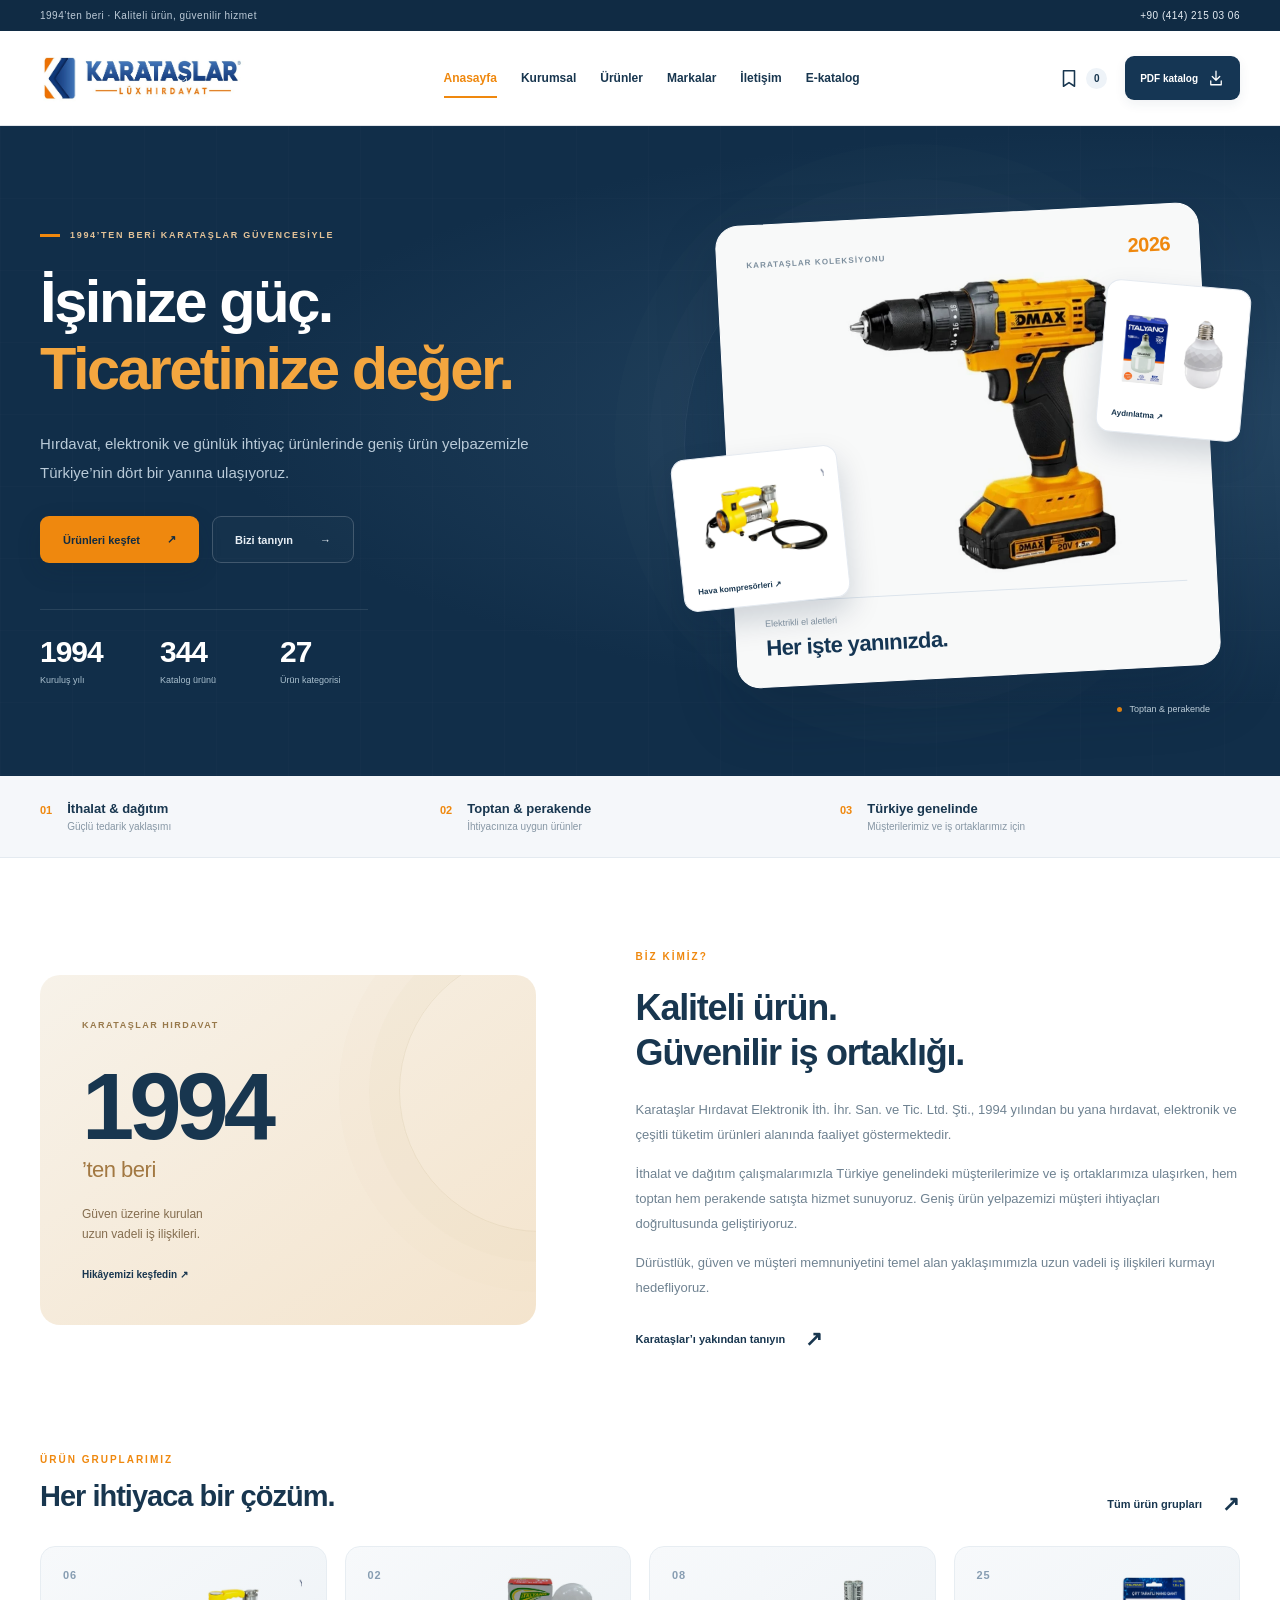
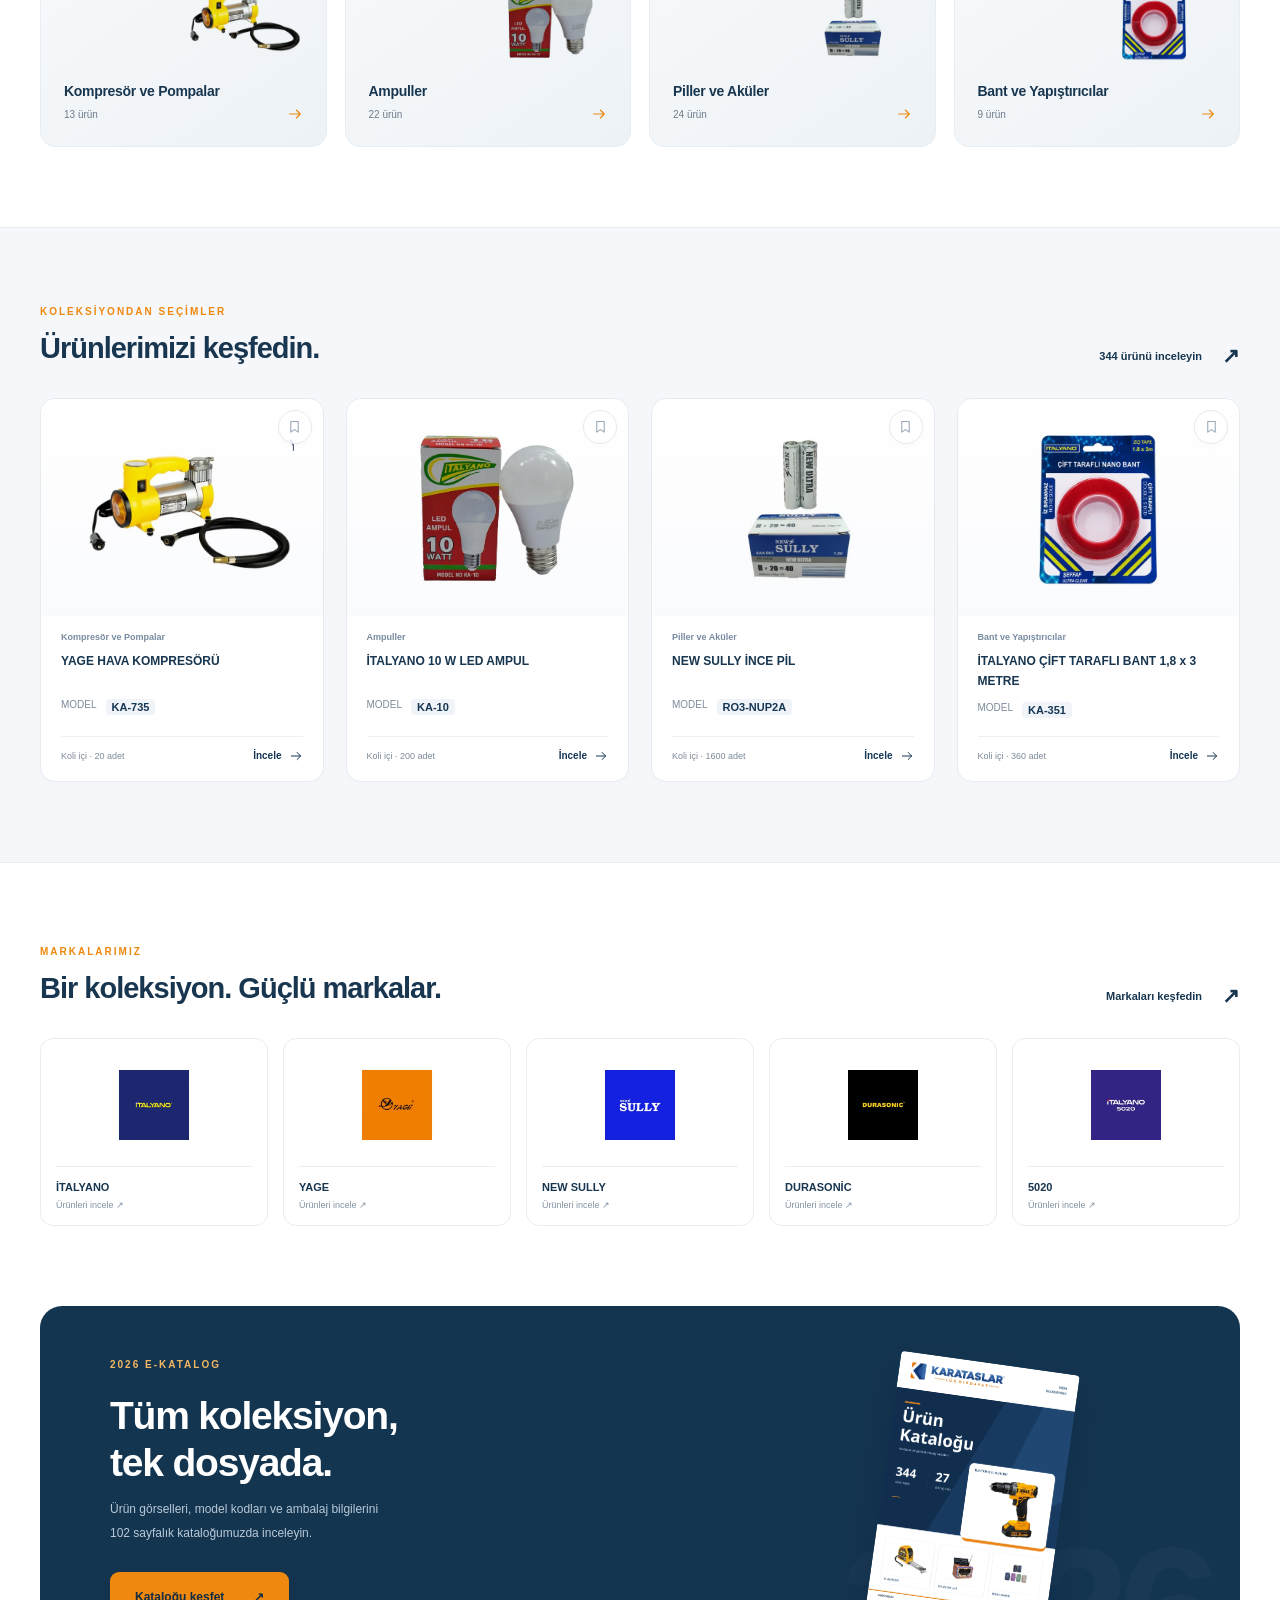
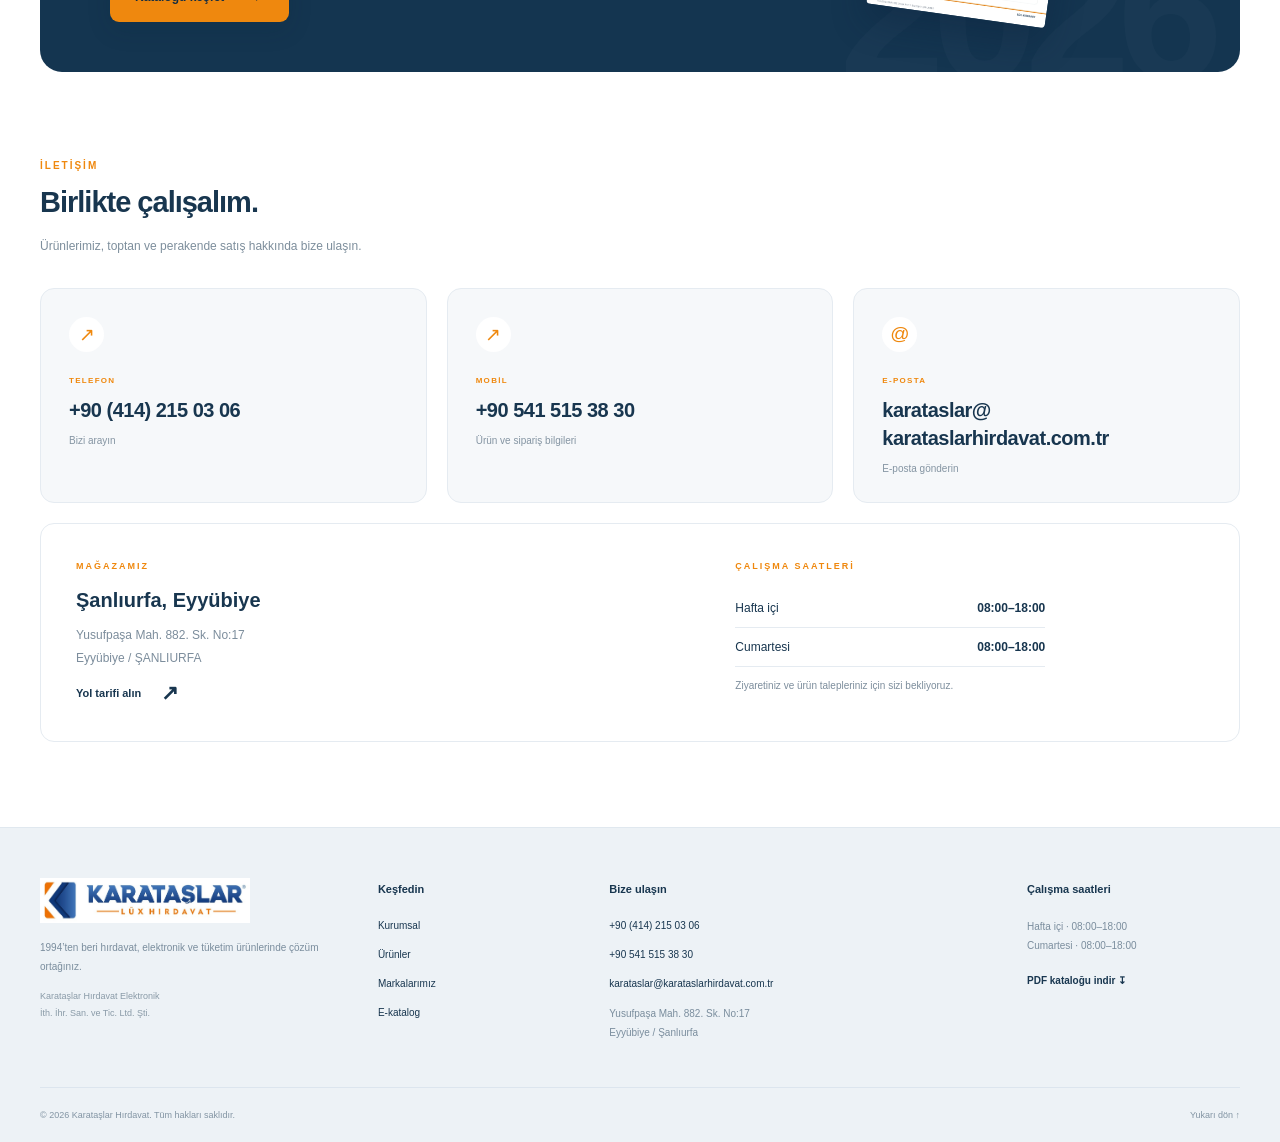
==== commit 02e7d9fe: "Build six-page corporate website proposal with verified company information" ====
--- a/index.html
+++ b/index.html
@@ -1,52 +1,21 @@
-<!doctype html>
-<html lang="tr">
-<head>
-  <meta charset="utf-8"><meta name="viewport" content="width=device-width, initial-scale=1">
-  <meta name="theme-color" content="#153557">
-  <title>KARATAŞLAR — Ürün Kataloğu</title>
-  <meta name="description" content="KARATAŞLAR Lüx Hırdavat'ın 344 ürün ve 27 kategoriden oluşan dijital kataloğunu keşfedin. Ürün görselleri, model bilgileri ve paket detayları bir arada.">
-  <link rel="icon" href="assets/favicon.png"><link rel="stylesheet" href="style.css?v=20261014-1">
-  <script src="catalog-data.js" defer></script><script src="app.js?v=20261014-1" defer></script><script src="motion.js?v=20261014-1" defer></script>
-</head>
-<body>
-  <a href="#catalog" class="skip">Ürünlere geç</a>
-  <div class="topbar"><div class="container"><span>HIRDAVAT & GÜNLÜK İHTİYAÇ ÜRÜNLERİ</span><span>Şanlıurfa <span class="dot">•</span> 2026 Koleksiyonu</span></div></div>
-  <header><div class="container nav">
-    <a class="brand" href="#" aria-label="KARATAŞLAR ana sayfa"><img src="assets/logo.png" alt="KARATAŞLAR Lüx Hırdavat" width="250" height="51"></a>
-    <nav aria-label="Ana menü"><a href="#catalog">Ürünler</a><a href="#categories">Kategoriler</a><a href="#contact">İletişim</a></nav>
-    <div class="nav-actions"><button class="list-button" id="openList" aria-label="Seçim listem"><svg viewBox="0 0 24 24"><path d="M6 4h12v17l-6-4-6 4z"/></svg><span class="desktop-label">Seçim listem</span><span class="mobile-label">Listem</span><b id="listCount">0</b></button><a class="download-nav" href="assets/karataslar-katalog.pdf" download aria-label="PDF kataloğu indir">PDF katalog <svg viewBox="0 0 24 24"><path d="M12 3v12m-5-5 5 5 5-5M5 16v5h14v-5"/></svg></a></div>
-  </div></header>
-  <main>
-    <section class="hero"><div class="container hero-grid">
-      <div class="hero-copy"><p class="eyebrow"><span></span> KARATAŞLAR ÜRÜN KOLEKSİYONU</p>
-        <h1>Aradığınız ürün.<br><em>Tek bir katalog.</em></h1>
-        <p class="intro">Hırdavattan ev gereçlerine, el aletlerinden günlük ihtiyaçlara. Tüm ürün koleksiyonumuzu kolayca keşfedin.</p>
-        <a class="button primary" href="#catalog">Koleksiyonu keşfet <svg viewBox="0 0 24 24"><path d="M4 12h16m-6-6 6 6-6 6"/></svg></a>
-        <div class="hero-stats"><div><strong>344</strong><span>ürün seçeneği</span></div><div><strong>27</strong><span>ürün kategorisi</span></div><div class="stat-last"><span class="small-mark">K</span><span>Lüx Hırdavat<br>Şanlıurfa</span></div></div>
-      </div>
-      <div class="hero-visual"><div class="visual-pattern"></div><div class="edition">KATALOG<br><strong>2026</strong></div><div class="hero-product"><span class="product-series">DMAX <small>ELEKTRİKLİ EL ALETLERİ</small></span><img id="heroImage" alt="DMAX akülü darbeli matkap" fetchpriority="high"><div class="hero-caption"><div><span>KOLEKSİYONDAN</span><strong>İşinize güç katın.</strong></div><button id="heroExplore" class="circle-arrow" aria-label="Elektrikli el aletlerini keşfet"><svg viewBox="0 0 24 24"><path d="M5 19 19 5M5 5h14v14"/></svg></button></div></div><div class="floating-note"><span>↗</span><div>Ürün bilgileri elinizin altında<small>Model · Paket · Koli detayları</small></div></div></div>
-    </div></section>
-    <section class="category-section container" id="categories"><div class="section-heading"><div><p class="eyebrow">KOLEKSİYONU KEŞFEDİN</p><h2>Her ihtiyaç için bir kategori.</h2></div><a href="#catalog" class="text-link">Tüm kategoriler <span>↗</span></a></div><div id="featuredCategories" class="feature-categories"></div></section>
-    <section class="catalog-section" id="catalog"><div class="container">
-      <div class="section-heading catalog-title"><div><p class="eyebrow">DİJİTAL KATALOG</p><h2>Ürün koleksiyonumuz</h2><p class="subheading">Detayları inceleyin, ihtiyacınıza uygun ürünleri seçin.</p></div><span class="collection-label">2026 <span>KOLEKSİYONU</span></span></div>
-      <div class="catalog-layout">
-        <aside class="sidebar"><div class="sidebar-top"><h3>Kategoriler</h3><span>27</span></div><div id="categoryNav"></div><a class="sidebar-pdf" href="assets/karataslar-katalog.pdf" download><span>↧</span><div>PDF kataloğu indir<small>Tüm koleksiyon, tek dosyada</small></div></a></aside>
-        <div class="catalog-main"><div class="toolbar"><label class="search"><svg viewBox="0 0 24 24"><circle cx="10.5" cy="10.5" r="6.5"/><path d="m16 16 5 5"/></svg><input id="search" type="search" placeholder="Ürün adı veya model kodu ara…" aria-label="Ürün adı veya model kodu ara"><kbd>/</kbd></label><label class="sort"><span class="sr-only">Ürün sıralaması</span><select id="sort"><option value="catalog">Katalog sırası</option><option value="az">İsim: A → Z</option><option value="za">İsim: Z → A</option></select></label></div>
-          <label class="mobile-category"><span>Kategori</span><select id="mobileCategory"></select></label>
-          <div class="results-bar"><div><h3 id="activeTitle">Tüm ürünler</h3><span id="resultCount" aria-live="polite"></span></div><button id="clearFilters" hidden>Filtreleri temizle <span>×</span></button></div>
-          <div id="products" class="product-grid" aria-busy="true"><p class="loading">Koleksiyon yükleniyor…</p></div><div class="load-area"><p id="shownCount"></p><button id="loadMore" class="button outline" hidden>Daha fazla ürün göster <span>↓</span></button></div>
-        </div>
-      </div>
-    </div></section>
-    <section class="contact-section container" id="contact"><div><p class="eyebrow">KARATAŞLAR LÜX HIRDAVAT</p><h2>Ürünleri keşfedin.<br>Mağazamıza uğrayın.</h2><p>Ürünler ve sipariş bilgileri için bizi ziyaret edebilirsiniz.</p></div><div class="contact-card"><span class="location-icon"><svg viewBox="0 0 24 24"><path d="M20 10c0 6-8 12-8 12S4 16 4 10a8 8 0 1 1 16 0Z"/><circle cx="12" cy="10" r="2.5"/></svg></span><p class="eyebrow">MAĞAZA ADRESİ</p><h3>Şanlıurfa, Eyyübiye</h3><p>Yusufpaşa Mah. 882. Sokak No:17<br>Eyyübiye / ŞANLIURFA</p><a class="text-link" href="https://www.google.com/maps/search/?api=1&query=Yusufpa%C5%9Fa%20Mah.%20882.%20Sokak%20No%3A17%20Eyy%C3%BCbiye%20%C5%9Eanl%C4%B1urfa" target="_blank" rel="noopener">Haritada görüntüle <span>↗</span></a></div></section>
-  </main>
-  <footer><div class="container footer-main"><div><img src="assets/logo.png" alt="KARATAŞLAR Lüx Hırdavat" width="220" height="45"><p>Hırdavat ve günlük ihtiyaç ürünleri.</p></div><div><a href="#catalog">Ürün koleksiyonu</a><a href="#categories">Kategoriler</a><a href="assets/karataslar-katalog.pdf" download>PDF katalog ↧</a></div><div><span>KATALOG SÜRÜMÜ</span><p>13 Ekim 2026</p><small>Model ve ambalaj bilgileri katalogdan alınmıştır.<br>Güncel ürün bilgileri için mağazamıza başvurun.</small></div></div><div class="container footer-bottom"><span>© 2026 KARATAŞLAR Lüx Hırdavat</span><a href="#">Yukarı dön ↑</a></div></footer>
-  <dialog id="productDialog" class="product-dialog" aria-label="Ürün detayları"><button class="close-dialog" data-close aria-label="Kapat">×</button><div id="productDetail"></div></dialog>
-  <dialog id="listDialog" class="list-dialog" aria-labelledby="listTitle">
-    <div class="list-panel-heading"><button class="close-dialog" data-close aria-label="Kapat">×</button><p class="eyebrow">KARATAŞLAR</p><h2 id="listTitle">Seçim listem</h2><p class="list-intro">Ürünleri seçin, listenizi kopyalayın veya WhatsApp'ta paylaşın.</p><p id="selectedSummary" class="selected-summary" aria-live="polite"></p></div>
-    <div class="list-panel-body"><div id="listItems"></div><div id="copyFallback" class="copy-fallback" hidden><label for="selectionText">Paylaşılacak liste</label><textarea id="selectionText" rows="8" readonly></textarea><p>Metni seçip kopyalayabilirsiniz.</p></div></div>
-    <div class="list-footer"><div class="list-share-actions"><button id="copyList" class="button copy-button" aria-label="Listeyi kopyala" disabled><svg viewBox="0 0 24 24" aria-hidden="true"><rect x="8" y="8" width="12" height="12" rx="2"/><path d="M15 8V4H4v11h4"/></svg>Kopyala</button><a id="whatsappShare" class="button whatsapp-button" role="link" aria-label="WhatsApp'ta paylaş" aria-disabled="true" tabindex="-1" target="_blank" rel="noopener noreferrer"><svg viewBox="0 0 24 24" aria-hidden="true"><path d="M21 11.5a9 9 0 0 1-13.3 8L3 21l1.5-4.7A9 9 0 1 1 21 11.5Z"/><path d="M8 7.5c0 4.5 3.2 7.5 7.5 8l1-2.5-2.8-1-1 1c-1.7-.8-2.9-2-3.6-3.6l1-1L9 6.5Z"/></svg>WhatsApp</a><button id="clearList" class="button clear-button" disabled>Temizle</button></div><button id="exportList" class="text-link export-list" disabled>Metin dosyası olarak indir <span>↧</span></button><p class="share-hint">WhatsApp'ta alıcıyı seçip mesajı gönderebilirsiniz.</p><p id="listFeedback" class="list-feedback" role="status" hidden></p></div>
-  </dialog>
-  <div id="toast" class="toast" role="status"></div>
-</body>
-</html>
+<!doctype html><html lang="tr"><head><meta charset="utf-8"><meta name="viewport" content="width=device-width,initial-scale=1"><meta name="theme-color" content="#163756"><title>Karataşlar Hırdavat — 1994’ten Beri</title><meta name="description" content="1994’ten beri hırdavat, elektronik ve tüketim ürünlerinde toptan ve perakende satış. Karataşlar’ın ürünlerini, markalarını ve e-kataloğunu keşfedin."><meta property="og:title" content="Karataşlar Hırdavat — 1994’ten Beri"><meta property="og:description" content="1994’ten beri hırdavat, elektronik ve tüketim ürünlerinde toptan ve perakende satış. Karataşlar’ın ürünlerini, markalarını ve e-kataloğunu keşfedin."><meta property="og:type" content="website"><link rel="icon" href="assets/favicon.png"><link rel="stylesheet" href="style.css?v=20261014-2"><link rel="stylesheet" href="corporate.css?v=20261014-2"><script src="catalog-data.js" defer></script><script src="app.js?v=20261014-2" defer></script><script src="corporate.js?v=20261014-2" defer></script><script src="motion.js?v=20261014-2" defer></script></head><body class="corporate-site"><a href="#main" class="skip">İçeriğe geç</a>
+<div class="company-topbar"><div class="container"><span>1994’ten beri · Kaliteli ürün, güvenilir hizmet</span><a href="tel:+904142150306">+90 (414) 215 03 06</a></div></div>
+<header class="company-header"><div class="container corporate-nav">
+<a class="corporate-brand" href="index.html" aria-label="KARATAŞLAR ana sayfa"><img src="assets/logo.png" alt="KARATAŞLAR Lüx Hırdavat" width="250" height="51"></a>
+<button id="menuToggle" class="menu-toggle" aria-controls="companyMenu" aria-expanded="false" aria-label="Menüyü aç"><svg viewBox="0 0 24 24"><path d="M4 6h16M4 12h16M4 18h16"/></svg><span>Menü</span></button>
+<nav id="companyMenu" class="company-menu" aria-label="Ana menü"><a href="index.html" aria-current="page">Anasayfa</a><a href="kurumsal.html">Kurumsal</a><a href="urunler.html">Ürünler</a><a href="markalar.html">Markalar</a><a href="iletisim.html">İletişim</a><a href="e-katalog.html">E-katalog</a></nav>
+<div class="company-actions"><a class="quick-products" href="urunler.html">Ürünleri keşfet <span aria-hidden="true">↗</span></a><button class="list-button" id="openList" aria-label="Seçim listem"><svg viewBox="0 0 24 24"><path d="M6 4h12v17l-6-4-6 4z"/></svg><span>Listem</span><b id="listCount">0</b></button><a class="download-nav" href="assets/karataslar-katalog.pdf" download aria-label="PDF kataloğu indir">PDF katalog <svg viewBox="0 0 24 24"><path d="M12 3v12m-5-5 5 5 5-5M5 16v5h14v-5"/></svg></a></div>
+</div></header><main id="main"><section class="corporate-hero"><div class="container corporate-hero-grid"><div class="corporate-hero-copy"><p class="eyebrow"><span></span> 1994’TEN BERİ KARATAŞLAR GÜVENCESİYLE</p><h1>İşinize güç.<br><em>Ticaretinize değer.</em></h1><p class="corporate-intro">Hırdavat, elektronik ve günlük ihtiyaç ürünlerinde geniş ürün yelpazemizle Türkiye’nin dört bir yanına ulaşıyoruz.</p><div class="hero-links"><a class="button corporate-primary" href="urunler.html">Ürünleri keşfet <span>↗</span></a><a class="button corporate-outline" href="kurumsal.html">Bizi tanıyın <span>→</span></a></div><div class="corporate-hero-facts"><div><strong>1994</strong><span>Kuruluş yılı</span></div><div><strong>344</strong><span>Katalog ürünü</span></div><div><strong>27</strong><span>Ürün kategorisi</span></div></div></div><div class="hero-showcase"><span class="showcase-ring"></span><div class="showcase-main"><span class="showcase-label">KARATAŞLAR KOLEKSİYONU <b>2026</b></span><img src="assets/product-080.webp" alt="DMAX akülü matkap" width="400" height="380" fetchpriority="high"><div><span>Elektrikli el aletleri</span><strong>Her işte yanınızda.</strong></div></div><a class="showcase-mini mini-one" href="urunler.html?kategori=6"><img src="assets/product-092.webp" alt="YAGE hava kompresörü" width="160" height="130"><span>Hava kompresörleri ↗</span></a><a class="showcase-mini mini-two" href="urunler.html?kategori=2"><img src="assets/product-020.webp" alt="İTALYANO LED ampul" width="130" height="120"><span>Aydınlatma ↗</span></a><span class="showcase-note"><i></i> Toptan & perakende</span></div></div></section>
+<section class="service-ribbon"><div class="container"><div><span>01</span><strong>İthalat & dağıtım</strong><small>Güçlü tedarik yaklaşımı</small></div><div><span>02</span><strong>Toptan & perakende</strong><small>İhtiyacınıza uygun ürünler</small></div><div><span>03</span><strong>Türkiye genelinde</strong><small>Müşterilerimiz ve iş ortaklarımız için</small></div></div></section>
+<section class="company-about container"><div class="heritage-panel"><span>KARATAŞLAR HIRDAVAT</span><strong>1994<span>’ten beri</span></strong><p>Güven üzerine kurulan<br>uzun vadeli iş ilişkileri.</p><a href="kurumsal.html">Hikâyemizi keşfedin ↗</a></div><div><p class="eyebrow">BİZ KİMİZ?</p><h2>Kaliteli ürün.<br>Güvenilir iş ortaklığı.</h2><p>Karataşlar Hırdavat Elektronik İth. İhr. San. ve Tic. Ltd. Şti., 1994 yılından bu yana hırdavat, elektronik ve çeşitli tüketim ürünleri alanında faaliyet göstermektedir.</p><p>İthalat ve dağıtım çalışmalarımızla Türkiye genelindeki müşterilerimize ve iş ortaklarımıza ulaşırken, hem toptan hem perakende satışta hizmet sunuyoruz. Geniş ürün yelpazemizi müşteri ihtiyaçları doğrultusunda geliştiriyoruz.</p><p>Dürüstlük, güven ve müşteri memnuniyetini temel alan yaklaşımımızla uzun vadeli iş ilişkileri kurmayı hedefliyoruz.</p><a class="text-link" href="kurumsal.html">Karataşlar’ı yakından tanıyın <span>↗</span></a></div></section>
+<section class="category-section container" id="categories"><div class="section-heading"><div><p class="eyebrow">ÜRÜN GRUPLARIMIZ</p><h2>Her ihtiyaca bir çözüm.</h2></div><a href="urunler.html" class="text-link">Tüm ürün grupları <span>↗</span></a></div><div id="featuredCategories" class="feature-categories"></div></section>
+<section class="company-products"><div class="container"><div class="section-heading"><div><p class="eyebrow">KOLEKSİYONDAN SEÇİMLER</p><h2>Ürünlerimizi keşfedin.</h2></div><a class="text-link" href="urunler.html">344 ürünü inceleyin <span>↗</span></a></div><div id="homeProducts" class="product-grid home-product-grid"></div></div></section>
+<section class="company-brands container"><div class="section-heading"><div><p class="eyebrow">MARKALARIMIZ</p><h2>Bir koleksiyon. Güçlü markalar.</h2></div><a class="text-link" href="markalar.html">Markaları keşfedin <span>↗</span></a></div><div class="brand-grid"><a class="brand-card" href="urunler.html?marka=italyano" aria-label="İTALYANO ürünlerini incele"><img src="assets/brand-italyano.webp" alt="İTALYANO" loading="lazy" width="260" height="140"><div><strong>İTALYANO</strong><span>Ürünleri incele <span aria-hidden="true">↗</span></span></div></a><a class="brand-card" href="urunler.html?marka=yage" aria-label="YAGE ürünlerini incele"><img src="assets/brand-yage.webp" alt="YAGE" loading="lazy" width="260" height="140"><div><strong>YAGE</strong><span>Ürünleri incele <span aria-hidden="true">↗</span></span></div></a><a class="brand-card" href="urunler.html?marka=sully" aria-label="NEW SULLY ürünlerini incele"><img src="assets/brand-new-sully.webp" alt="NEW SULLY" loading="lazy" width="260" height="140"><div><strong>NEW SULLY</strong><span>Ürünleri incele <span aria-hidden="true">↗</span></span></div></a><a class="brand-card" href="urunler.html?marka=durasonic" aria-label="DURASONİC ürünlerini incele"><img src="assets/brand-durasonic.webp" alt="DURASONİC" loading="lazy" width="260" height="140"><div><strong>DURASONİC</strong><span>Ürünleri incele <span aria-hidden="true">↗</span></span></div></a><a class="brand-card" href="urunler.html?marka=5020" aria-label="5020 ürünlerini incele"><img src="assets/brand-5020.webp" alt="5020" loading="lazy" width="260" height="140"><div><strong>5020</strong><span>Ürünleri incele <span aria-hidden="true">↗</span></span></div></a></div></section>
+<section class="catalog-banner container"><div><p class="eyebrow">2026 E-KATALOG</p><h2>Tüm koleksiyon,<br>tek dosyada.</h2><p>Ürün görselleri, model kodları ve ambalaj bilgilerini<br>102 sayfalık kataloğumuzda inceleyin.</p><a class="button corporate-primary" href="e-katalog.html">Kataloğu keşfet <span>↗</span></a></div><a href="assets/karataslar-katalog.pdf" target="_blank" rel="noopener" class="catalog-cover"><img src="assets/catalog-cover.webp" alt="KARATAŞLAR 2026 ürün kataloğu kapağı" loading="lazy" width="240" height="340"></a><span class="catalog-banner-number" aria-hidden="true">2026</span></section><section class="company-contact container"><div class="section-heading"><div><p class="eyebrow">İLETİŞİM</p><h2>Birlikte çalışalım.</h2><p class="section-intro">Ürünlerimiz, toptan ve perakende satış hakkında bize ulaşın.</p></div></div><div class="contact-tiles"><a href="tel:+904142150306"><span class="tile-icon">↗</span><span class="eyebrow">TELEFON</span><strong>+90 (414) 215 03 06</strong><small>Bizi arayın</small></a><a href="tel:+905415153830"><span class="tile-icon">↗</span><span class="eyebrow">MOBİL</span><strong>+90 541 515 38 30</strong><small>Ürün ve sipariş bilgileri</small></a><a href="mailto:karataslar@karataslarhirdavat.com.tr"><span class="tile-icon">@</span><span class="eyebrow">E-POSTA</span><strong>karataslar@<br>karataslarhirdavat.com.tr</strong><small>E-posta gönderin</small></a></div><div class="address-panel"><div><p class="eyebrow">MAĞAZAMIZ</p><h3>Şanlıurfa, Eyyübiye</h3><p>Yusufpaşa Mah. 882. Sk. No:17<br>Eyyübiye / ŞANLIURFA</p><a class="text-link" href="https://www.google.com/maps/search/?api=1&amp;query=Yusufpa%C5%9Fa%20Mah.%20882.%20Sokak%20No%3A17%20Eyy%C3%BCbiye%20%C5%9Eanl%C4%B1urfa" target="_blank" rel="noopener">Yol tarifi alın <span aria-hidden="true">↗</span></a></div><div><p class="eyebrow">ÇALIŞMA SAATLERİ</p><dl><div><dt>Hafta içi</dt><dd>08:00–18:00</dd></div><div><dt>Cumartesi</dt><dd>08:00–18:00</dd></div></dl><p class="address-note">Ziyaretiniz ve ürün talepleriniz için sizi bekliyoruz.</p></div></div></section></main><footer class="company-footer"><div class="container company-footer-grid"><div><a href="index.html"><img src="assets/logo.png" alt="KARATAŞLAR Lüx Hırdavat" width="220" height="45"></a><p>1994’ten beri hırdavat, elektronik ve tüketim ürünlerinde çözüm ortağınız.</p><small>Karataşlar Hırdavat Elektronik<br>İth. İhr. San. ve Tic. Ltd. Şti.</small></div><div><h3>Keşfedin</h3><a href="kurumsal.html">Kurumsal</a><a href="urunler.html">Ürünler</a><a href="markalar.html">Markalarımız</a><a href="e-katalog.html">E-katalog</a></div><div><h3>Bize ulaşın</h3><a href="tel:+904142150306">+90 (414) 215 03 06</a><a href="tel:+905415153830">+90 541 515 38 30</a><a href="mailto:karataslar@karataslarhirdavat.com.tr">karataslar@karataslarhirdavat.com.tr</a><p>Yusufpaşa Mah. 882. Sk. No:17<br>Eyyübiye / Şanlıurfa</p></div><div><h3>Çalışma saatleri</h3><p>Hafta içi · 08:00–18:00<br>Cumartesi · 08:00–18:00</p><a class="footer-catalog" href="assets/karataslar-katalog.pdf" download>PDF kataloğu indir ↧</a></div></div><div class="container company-footer-bottom"><span>© 2026 Karataşlar Hırdavat. Tüm hakları saklıdır.</span><a href="#">Yukarı dön ↑</a></div></footer>  <dialog id="productDialog" class="product-dialog" aria-label="Ürün detayları"><button class="close-dialog" data-close aria-label="Kapat">×</button><div id="productDetail"></div></dialog>
+  <dialog id="listDialog" class="list-dialog" aria-labelledby="listTitle">
+    <div class="list-panel-heading"><button class="close-dialog" data-close aria-label="Kapat">×</button><p class="eyebrow">KARATAŞLAR</p><h2 id="listTitle">Seçim listem</h2><p class="list-intro">Ürünleri seçin, listenizi kopyalayın veya WhatsApp'ta paylaşın.</p><p id="selectedSummary" class="selected-summary" aria-live="polite"></p></div>
+    <div class="list-panel-body"><div id="listItems"></div><div id="copyFallback" class="copy-fallback" hidden><label for="selectionText">Paylaşılacak liste</label><textarea id="selectionText" rows="8" readonly></textarea><p>Metni seçip kopyalayabilirsiniz.</p></div></div>
+    <div class="list-footer"><div class="list-share-actions"><button id="copyList" class="button copy-button" aria-label="Listeyi kopyala" disabled><svg viewBox="0 0 24 24" aria-hidden="true"><rect x="8" y="8" width="12" height="12" rx="2"/><path d="M15 8V4H4v11h4"/></svg>Kopyala</button><a id="whatsappShare" class="button whatsapp-button" role="link" aria-label="WhatsApp'ta paylaş" aria-disabled="true" tabindex="-1" target="_blank" rel="noopener noreferrer"><svg viewBox="0 0 24 24" aria-hidden="true"><path d="M21 11.5a9 9 0 0 1-13.3 8L3 21l1.5-4.7A9 9 0 1 1 21 11.5Z"/><path d="M8 7.5c0 4.5 3.2 7.5 7.5 8l1-2.5-2.8-1-1 1c-1.7-.8-2.9-2-3.6-3.6l1-1L9 6.5Z"/></svg>WhatsApp</a><button id="clearList" class="button clear-button" disabled>Temizle</button></div><button id="exportList" class="text-link export-list" disabled>Metin dosyası olarak indir <span>↧</span></button><p class="share-hint">WhatsApp'ta alıcıyı seçip mesajı gönderebilirsiniz.</p><p id="listFeedback" class="list-feedback" role="status" hidden></p></div>
+  </dialog>
+  <div id="toast" class="toast" role="status"></div>
+</body></html>
--- a/corporate.css
+++ b/corporate.css
@@ -0,0 +1,161 @@
+/* Corporate pages share the interactive catalog and its brand palette. */
+.corporate-site{--navy:#153654;--ink:#18364f;--orange:#ef880e;background:#fff;font-size:14px}
+.corporate-site .container{width:min(1280px,calc(100% - 80px))}
+.company-topbar{background:#102b44;color:#bdcbd8;font-size:10px;letter-spacing:.5px}
+.company-topbar>.container{display:flex;justify-content:space-between;gap:14px;padding:10px 0}
+.company-topbar a{color:#e7eef4;white-space:nowrap}
+.company-header{background:#fffffff5}
+.corporate-nav{display:grid;grid-template-columns:auto 1fr auto;gap:30px;align-items:center;min-height:94px}
+.corporate-brand img{width:205px}
+.company-menu{display:flex;justify-content:center;gap:24px;font-size:12px;font-weight:700}
+.company-menu a{padding:18px 0;white-space:nowrap}
+.company-menu a[aria-current=page]{color:var(--orange)}
+.company-menu a[aria-current=page]::after{transform:scaleX(1)}
+.company-actions{display:flex;align-items:center;gap:18px}
+.company-actions .list-button{font-size:11px;gap:6px;min-height:44px}
+.company-actions .list-button>span{display:none}
+.company-actions .download-nav{display:flex;padding:12px 15px;gap:9px;font-size:10px;min-height:44px}
+.menu-toggle,.quick-products{display:none}
+.corporate-hero{background:radial-gradient(ellipse at 88% 45%,#365a7890,transparent 57%),#112e49;color:#fff;overflow:hidden;position:relative}
+.corporate-hero::before{content:'';position:absolute;inset:0;background-image:linear-gradient(#ffffff03 1px,transparent 1px),linear-gradient(90deg,#ffffff03 1px,transparent 1px);background-size:72px 72px;pointer-events:none}
+.corporate-hero-grid{display:grid;grid-template-columns:1.04fr 1fr;gap:65px;align-items:center;min-height:650px;padding:76px 0 65px;position:relative}
+.corporate-hero-copy>.eyebrow{font-size:9px;letter-spacing:1.7px;display:flex;align-items:center;gap:10px;color:#e4c398}
+.corporate-hero h1{font-size:clamp(43px,4.65vw,66px);line-height:1.12;letter-spacing:-2.4px;margin:26px 0}
+.corporate-hero h1 em{color:#f4a63f;background:none;-webkit-text-fill-color:currentColor}
+.corporate-intro{color:#b9cad8;font-size:15px;line-height:1.95;max-width:490px}
+.hero-links{display:flex;gap:13px;flex-wrap:wrap;margin-top:29px}
+.corporate-primary{background:#ef880e;color:#112c43;box-shadow:0 8px 24px #0b203524}
+.corporate-primary:hover{background:#ffac3f;box-shadow:0 12px 25px #0b203536}
+.corporate-outline{color:#e8eff5;background:#ffffff05;border-color:#ffffff30}
+.corporate-outline:hover{background:#ffffff12}
+.hero-links .button{padding:16px 22px;gap:27px;font-size:11px}
+.corporate-hero-facts{display:flex;gap:32px;margin-top:46px;border-top:1px solid #ffffff19;padding-top:25px;width:fit-content}
+.corporate-hero-facts>div{display:flex;flex-direction:column;gap:6px;min-width:88px}
+.corporate-hero-facts strong{font-size:30px;font-weight:700;letter-spacing:-1px}
+.corporate-hero-facts span{font-size:9px;color:#a9bfce}
+.hero-showcase{position:relative;min-width:0;padding:0 30px 22px 42px}
+.showcase-ring{position:absolute;width:460px;height:460px;border:1px solid #ffffff0e;border-radius:50%;top:0;left:0;box-shadow:0 0 0 35px #ffffff03,0 0 0 70px #ffffff02}
+.showcase-main{position:relative;z-index:1;background:#f8f9f9;border:1px solid #fff;border-radius:23px;color:var(--navy);padding:28px 29px 25px;transform:rotate(-3deg);box-shadow:0 25px 60px #061b3540}
+.showcase-label{display:flex;align-items:center;justify-content:space-between;gap:10px;font-size:8px;letter-spacing:1.1px;font-weight:700;color:#7c8e9d}
+.showcase-label b{font-size:20px;letter-spacing:-.5px;color:var(--orange)}
+.showcase-main>img{width:100%;height:300px;object-fit:contain;mix-blend-mode:multiply;margin:10px 0 15px;transition:transform .7s var(--ease)}
+.showcase-main>div{border-top:1px solid #dce4ec;padding-top:16px;display:flex;flex-direction:column;gap:7px}
+.showcase-main>div>span{font-size:9px;color:#8394a2}.showcase-main strong{font-size:22px;letter-spacing:-.6px}
+.showcase-mini{position:absolute;z-index:2;background:#fff;border:1px solid #e5eaf0;border-radius:14px;box-shadow:0 15px 30px #08203e2b;color:var(--ink);padding:14px;transition:transform .45s var(--ease)}
+.showcase-mini img{object-fit:contain;mix-blend-mode:multiply;width:100%;height:106px}
+.showcase-mini span{display:block;margin-top:8px;font-size:8px;font-weight:700;white-space:nowrap}
+.mini-one{width:167px;left:-7px;bottom:94px;transform:rotate(-6deg)}
+.mini-two{width:145px;right:-6px;top:70px;transform:rotate(5deg)}
+.showcase-note{position:absolute;right:30px;bottom:-15px;font-size:9px;color:#cbdbe5;display:flex;align-items:center;gap:7px}
+.showcase-note i{width:5px;height:5px;background:var(--orange);border-radius:50%}
+.service-ribbon{background:#f5f7fa;border-bottom:1px solid #e4eaf0}
+.service-ribbon>.container{display:grid;grid-template-columns:repeat(3,1fr)}
+.service-ribbon>.container>div{padding:25px 25px 25px 0;display:grid;grid-template-columns:auto 1fr;column-gap:15px;row-gap:5px}
+.service-ribbon span{grid-row:1/3;color:var(--orange);font-size:11px;font-weight:700;padding-top:3px}
+.service-ribbon strong{font-size:13px}.service-ribbon small{font-size:10px;color:#8696a4}
+.company-about{display:grid;grid-template-columns:.82fr 1fr;gap:100px;padding-top:90px;padding-bottom:65px;align-items:center}
+.company-about h2{font-size:36px;line-height:1.25;margin-bottom:22px;letter-spacing:-1.2px}
+.company-about .eyebrow,.company-brands .eyebrow,.company-products .eyebrow,.company-contact .eyebrow,.company-values .eyebrow{color:var(--orange)}
+.company-about p:not(.eyebrow){color:#6f8291;font-size:13px;line-height:1.95}
+.company-about .text-link{margin-top:14px}
+.heritage-panel{border-radius:20px;background:linear-gradient(145deg,#f7f2e9,#f4e4cd);padding:45px 42px;position:relative;overflow:hidden;min-height:345px;display:flex;flex-direction:column;justify-content:center}
+.heritage-panel::after{content:'';position:absolute;width:280px;height:280px;border:1px solid #d5c4a450;border-radius:50%;right:-145px;top:-25px;box-shadow:0 0 0 30px #ddcdaa15,0 0 0 60px #ddcdaa10;pointer-events:none}
+.heritage-panel>span{font-size:9px;letter-spacing:1.5px;color:#98794b;font-weight:700}
+.heritage-panel>strong{font-size:94px;letter-spacing:-5px;line-height:1.1;margin:25px 0 10px;font-weight:800}
+.heritage-panel>strong>span{display:block;font-size:22px;letter-spacing:-.5px;color:#a27842;font-weight:500}
+.heritage-panel p{color:#846d4f!important;font-size:12px!important;line-height:1.7!important}
+.heritage-panel>a{font-size:10px;font-weight:700;margin-top:12px;z-index:1}
+.corporate-site .category-section{padding-top:35px;padding-bottom:80px}
+.company-products{background:#f5f7fa;border-block:1px solid #e6edf3;padding:75px 0 80px}
+.home-product-grid{grid-template-columns:repeat(4,minmax(0,1fr));gap:22px}
+.company-brands{padding-top:80px;padding-bottom:80px}
+.brand-grid{display:grid;grid-template-columns:repeat(5,minmax(0,1fr));gap:15px}
+.brand-card{display:block;border:1px solid #e7edf2;border-radius:13px;padding:15px;background:#fff;transition:transform .4s var(--ease),box-shadow .4s var(--ease),border-color .3s}
+.brand-card img{width:100%;height:82px;object-fit:contain;margin:10px auto 20px}
+.brand-card>div{border-top:1px solid #e9eef3;padding-top:14px;display:flex;flex-direction:column;gap:7px}
+.brand-card strong{font-size:11px}.brand-card>div>span{font-size:9px;color:#8293a3}
+.brand-grid-full{grid-template-columns:repeat(3,minmax(0,1fr));gap:25px}
+.brand-grid-full .brand-card{padding:25px}.brand-grid-full .brand-card img{height:135px}
+.brand-grid-full .brand-card>div{flex-direction:row;justify-content:space-between;align-items:center}
+.brand-note{color:#8192a0;font-size:12px;margin-top:28px}
+.catalog-banner{background:#143550;border-radius:22px;position:relative;overflow:hidden;color:white;display:grid;grid-template-columns:1fr .65fr;gap:60px;padding:50px 70px;margin-bottom:85px}
+.catalog-banner .eyebrow{color:#f2b762}.catalog-banner h2{font-size:39px;line-height:1.2;letter-spacing:-1.2px}.catalog-banner p:not(.eyebrow){font-size:12px;line-height:1.95;color:#b8c9d7}.catalog-banner .button{margin-top:15px}
+.catalog-cover{align-self:center;justify-self:center;position:relative;z-index:1;transform:rotate(8deg);box-shadow:0 16px 35px #091f3955;transition:transform .6s var(--ease);border-radius:4px;overflow:hidden}
+.catalog-cover img{height:255px;width:auto;object-fit:contain}
+.catalog-banner-number{position:absolute;right:30px;bottom:-50px;font-size:190px;font-weight:800;letter-spacing:-13px;color:#ffffff06;pointer-events:none}
+.company-contact{padding-bottom:85px}
+.section-intro{font-size:12px;color:#7d8e9c;line-height:1.8;margin:14px 0 0}
+.contact-tiles{display:grid;grid-template-columns:repeat(3,minmax(0,1fr));gap:20px}
+.contact-tiles>a{background:#f6f8fa;border:1px solid #e5ebf1;border-radius:14px;padding:28px;display:flex;align-items:flex-start;flex-direction:column;transition:background .25s,transform .35s var(--ease)}
+.tile-icon{width:35px;height:35px;border-radius:50%;background:white;color:var(--orange);display:grid;place-items:center;font-size:19px;margin-bottom:22px}
+.contact-tiles .eyebrow{font-size:8px;letter-spacing:1.3px;margin-bottom:9px}
+.contact-tiles strong{font-size:20px;line-height:1.4;letter-spacing:-.5px;overflow-wrap:anywhere}
+.contact-tiles small{font-size:10px;color:#8494a2;margin-top:11px}
+.address-panel{display:grid;grid-template-columns:1.3fr 1fr;gap:50px;border:1px solid #e5ebf1;border-radius:14px;padding:35px;margin-top:20px}
+.address-panel h3{font-size:20px;margin:0 0 12px}.address-panel p:not(.eyebrow){font-size:12px;line-height:1.85;color:#7c8d9c}.address-panel .eyebrow{font-size:9px;margin-bottom:15px}
+.address-panel dl{margin:0;max-width:310px}.address-panel dl>div{display:flex;justify-content:space-between;border-bottom:1px solid #e5ebf1;padding:12px 0;font-size:12px;gap:16px}.address-panel dd{margin:0;font-weight:700}.address-note{font-size:10px!important}
+.company-footer{background:#edf2f6;border-top:1px solid #e0e8ef}
+.company-footer-grid{display:grid;grid-template-columns:1.1fr .7fr 1.4fr .8fr;gap:45px;padding-top:50px;padding-bottom:45px}
+.company-footer-grid>div{display:flex;flex-direction:column;align-items:flex-start;gap:12px;min-width:0}
+.company-footer-grid img{width:210px;margin-bottom:3px}
+.company-footer-grid h3{font-size:11px;margin:5px 0 10px}
+.company-footer-grid a:not(:has(img)){font-size:10px;overflow-wrap:anywhere;line-height:1.7}
+.company-footer-grid p{font-size:10px;line-height:1.9;color:#7a8d9d;margin:0}
+.company-footer-grid small{font-size:9px;line-height:1.9;color:#899aa7}
+.company-footer-grid a:hover{color:var(--orange)}
+.footer-catalog{margin-top:5px;font-weight:700}
+.company-footer-bottom{border-top:1px solid #dce5ee;padding:22px 0;display:flex;justify-content:space-between;gap:15px;color:#8294a3;font-size:9px}
+.page-heading{background:radial-gradient(ellipse at 90% 100%,#ece1d180,transparent 50%),#f5f6f6;padding:65px 0 60px}
+.page-heading .eyebrow{color:var(--orange);margin-bottom:20px}
+.page-heading h1{font-size:48px;letter-spacing:-1.8px;line-height:1.15;margin-bottom:20px}
+.page-heading p:not(.eyebrow){font-size:13px;color:#7c8c98;line-height:1.85;max-width:620px;margin:0}
+.corporate-site .catalog-section{border-top:0;padding-top:55px}
+.corporate-site .catalog-title{display:none}
+.about-page{padding-bottom:80px}
+.company-values{display:grid;grid-template-columns:1fr 1fr;gap:25px;margin-bottom:65px}
+.company-values>div{background:#f4f7fa;border:1px solid #e6edf3;border-radius:16px;padding:38px}.company-values h2{font-size:27px;line-height:1.3}.company-values p:not(.eyebrow){font-size:12px;color:#778b9c;line-height:1.95;margin-top:20px}
+.business-callout{border-block:1px solid #e6edf3;display:flex;align-items:center;justify-content:space-between;gap:25px;padding-top:35px;padding-bottom:35px;margin-bottom:70px}.business-callout h2{font-size:27px}.business-callout .eyebrow{font-size:8px;color:var(--orange);margin-bottom:9px}
+.brands-page{padding-top:65px}.page-heading+.company-contact{padding-top:60px}
+.pdf-page{display:grid;grid-template-columns:.85fr 1fr;gap:90px;padding-top:70px;padding-bottom:85px;align-items:center}
+.pdf-cover{background:#eef2f5;border-radius:18px;padding:38px;display:flex;justify-content:center}.pdf-cover img{height:350px;width:auto;max-width:100%;object-fit:contain;box-shadow:0 15px 30px #17375616}
+.pdf-page .eyebrow{color:var(--orange)}.pdf-page h2{font-size:30px}.pdf-page p:not(.eyebrow){font-size:12px;line-height:1.9;color:#7b8e9d}
+.pdf-facts{display:flex;gap:35px;margin:30px 0}.pdf-facts>div{display:flex;flex-direction:column-reverse;gap:8px}.pdf-facts dt{font-size:10px;color:#7b8e9d}.pdf-facts dd{font-size:29px;font-weight:700;margin:0}.pdf-actions{display:flex;gap:10px;flex-wrap:wrap}.pdf-actions .button{font-size:10px;padding:14px 18px;gap:12px}.pdf-meta{font-size:10px!important;margin:20px 0}
+@media(hover:hover) and (pointer:fine){.showcase-mini:hover{transform:rotate(0) translateY(-5px)}.showcase-main:hover>img{transform:scale(1.04)}.brand-card:hover{transform:translateY(-5px);box-shadow:0 12px 26px #1637560a;border-color:#cfdbe6}.catalog-cover:hover{transform:rotate(3deg) translateY(-4px)}.contact-tiles>a:hover{background:#eef3f8;transform:translateY(-3px)}}
+@media(max-width:1100px){
+ .corporate-site .container{width:calc(100% - 56px)}
+ .corporate-nav{grid-template-columns:1fr auto auto;gap:22px;min-height:85px;position:relative}
+ .menu-toggle{display:flex;align-items:center;gap:8px;padding:10px 0;background:none;color:var(--navy);border:0;font-size:11px;font-weight:700;grid-column:2;grid-row:1}
+ .company-menu{display:none;position:absolute;top:100%;left:0;right:0;padding:14px 22px 20px;background:#fff;border:1px solid #e3eaf1;box-shadow:0 14px 30px #16375614;border-radius:0 0 12px 12px;z-index:30;grid-template-columns:repeat(3,1fr);gap:6px 20px}
+ .company-menu.is-open{display:grid;animation:row-enter .2s var(--ease)}
+ .company-menu a{padding:12px 0}.company-actions{grid-column:3;grid-row:1}
+ .corporate-hero-grid{gap:40px;min-height:600px}.hero-showcase{padding-left:25px;padding-right:15px}.showcase-main{padding:23px}.showcase-main>img{height:255px}.mini-one{width:145px;left:-10px}.mini-two{width:125px;right:-5px;top:55px}.showcase-mini img{height:85px}
+ .company-about{gap:55px}.company-footer-grid{gap:25px;grid-template-columns:1fr .65fr 1.25fr .9fr}.contact-tiles strong{font-size:17px}.brand-grid{gap:10px}.brand-card{padding:12px}.brand-card img{height:65px}.catalog-banner{padding:45px 50px}
+}
+@media(max-width:800px){.corporate-hero-grid{grid-template-columns:1fr;gap:55px;padding-top:55px;padding-bottom:65px}.corporate-hero-copy{max-width:580px}.corporate-hero h1{font-size:53px}.hero-showcase{width:500px;max-width:calc(100% - 25px);justify-self:center;margin-bottom:10px}.showcase-main>img{height:280px}.showcase-ring{width:390px;height:390px}.service-ribbon>.container>div{column-gap:9px;padding-right:10px}.service-ribbon strong{font-size:11px}.service-ribbon small{font-size:9px}.company-about{gap:30px}.heritage-panel{padding:30px}.heritage-panel>strong{font-size:76px}.company-about h2{font-size:29px}.home-product-grid{grid-template-columns:repeat(2,minmax(0,1fr))}.brand-grid{grid-template-columns:repeat(3,minmax(0,1fr));gap:14px}.company-footer-grid{grid-template-columns:1fr 1fr;gap:35px}.catalog-banner{gap:25px;padding:40px 35px}.catalog-banner h2{font-size:32px}.catalog-cover img{height:220px}.contact-tiles{gap:12px}.contact-tiles>a{padding:22px 18px}.contact-tiles strong{font-size:15px}.pdf-page{gap:40px}.pdf-cover{padding:25px}.pdf-cover img{height:300px}}
+@media(max-width:640px){
+ .corporate-site .container{width:calc(100% - 36px)}
+ html{scroll-padding-top:142px}
+ .company-topbar{font-size:8px;letter-spacing:0}.company-topbar>.container{padding:9px 0;gap:10px}.company-topbar span{max-width:205px;line-height:1.5}
+ .corporate-nav{grid-template-columns:1fr auto;gap:9px 16px;padding:15px 0 9px;min-height:0}
+ .corporate-brand img{width:180px;max-width:100%}.menu-toggle{grid-column:2;grid-row:1;padding:6px 0;font-size:10px}.menu-toggle svg{width:19px}
+ .company-actions{grid-column:1/-1;grid-row:2;display:flex;justify-content:space-between;gap:10px;min-width:0}
+ .company-actions .list-button>span{display:inline}.company-actions .list-button{font-size:10px;padding:4px 0;gap:5px;min-height:40px}.company-actions .list-button svg{width:16px}.company-actions .download-nav{padding:10px 11px;gap:6px;min-height:40px;font-size:9px}.company-actions .download-nav svg{width:15px}
+ .quick-products{display:flex;align-items:center;gap:8px;font-size:10px;font-weight:700;min-height:40px;white-space:nowrap}
+ .company-menu{grid-template-columns:repeat(2,minmax(0,1fr));font-size:11px;padding:14px 20px}.company-menu a::after{width:30px}
+ .corporate-hero-grid{padding:38px 0 50px;gap:45px}.corporate-hero-copy>.eyebrow{font-size:7px;letter-spacing:1.2px;gap:7px}.corporate-hero h1{font-size:43px;letter-spacing:-1.8px;margin:23px 0 21px}.corporate-intro{font-size:12px;line-height:1.95}.hero-links{gap:10px;margin-top:24px}.hero-links .button{padding:14px 17px;font-size:10px;gap:22px}.corporate-hero-facts{gap:30px;margin-top:32px;padding-top:21px}.corporate-hero-facts>div{min-width:65px}.corporate-hero-facts strong{font-size:27px}.corporate-hero-facts span{font-size:8px}
+ .hero-showcase{padding:0 26px 14px 28px;max-width:100%;width:370px}.showcase-main{padding:20px 21px;border-radius:17px}.showcase-label{font-size:6px;letter-spacing:.6px}.showcase-label b{font-size:17px}.showcase-main>img{height:210px;margin-top:8px}.showcase-main strong{font-size:18px}.showcase-main>div>span{font-size:8px}.showcase-mini{border-radius:10px;padding:10px}.mini-one{width:120px;bottom:74px;left:-1px}.mini-two{width:96px;right:0;top:60px}.showcase-mini img{height:66px}.showcase-mini span{font-size:6px;margin-top:6px}.showcase-note{font-size:7px;right:25px;bottom:-22px}.showcase-ring{width:280px;height:280px;left:20px;top:5px}
+ .service-ribbon>.container{grid-template-columns:1fr}.service-ribbon>.container>div{padding:17px 0;grid-template-columns:22px 1fr;column-gap:12px;border-bottom:1px solid #e4eaf0}.service-ribbon>.container>div:last-child{border-bottom:0}.service-ribbon strong{font-size:12px}.service-ribbon small{font-size:9px}.service-ribbon span{font-size:10px}
+ .company-about{grid-template-columns:1fr;gap:32px;padding-top:48px;padding-bottom:28px}.heritage-panel{min-height:260px;padding:29px 30px;border-radius:15px}.heritage-panel>strong{font-size:78px;margin-top:18px}.heritage-panel>strong>span{font-size:18px}.company-about h2{font-size:29px}.company-about p:not(.eyebrow){font-size:12px}.company-about .eyebrow{font-size:8px;margin-bottom:14px}
+ .corporate-site .category-section{padding-top:28px;padding-bottom:45px}.company-products{padding:43px 0 48px}.home-product-grid{gap:12px}
+ .company-brands{padding-top:45px;padding-bottom:45px}.brand-grid{grid-template-columns:repeat(2,minmax(0,1fr));gap:12px}.brand-card{padding:14px}.brand-card img{height:70px;margin:8px auto 16px}.brand-card strong{font-size:10px}.brand-card>div>span{font-size:8px}.brand-grid-full .brand-card{padding:17px}.brand-grid-full .brand-card img{height:85px}.brand-grid-full .brand-card>div{flex-direction:column;align-items:flex-start}.brand-note{font-size:10px;line-height:1.8}
+ .catalog-banner{grid-template-columns:1fr auto;gap:13px;padding:27px 22px;margin-bottom:48px;border-radius:15px}.catalog-banner h2{font-size:25px;letter-spacing:-.6px}.catalog-banner .eyebrow{font-size:7px;letter-spacing:1.2px;margin-bottom:13px}.catalog-banner p:not(.eyebrow){font-size:10px}.catalog-banner p br{display:none}.catalog-banner .button{font-size:9px;padding:12px 14px;gap:13px}.catalog-cover img{height:147px;max-width:100px}.catalog-banner-number{font-size:110px;bottom:-25px;right:10px;letter-spacing:-8px}
+ .company-contact{padding-bottom:48px}.section-intro{font-size:11px}.contact-tiles{grid-template-columns:1fr;gap:12px}.contact-tiles>a{padding:21px 23px;position:relative;padding-left:76px;min-height:112px}.tile-icon{position:absolute;left:23px;top:24px;width:32px;height:32px;margin:0}.contact-tiles strong{font-size:19px}.contact-tiles strong br{display:none}.contact-tiles .eyebrow{font-size:7px;margin-bottom:7px}.contact-tiles small{font-size:9px;margin-top:8px}
+ .address-panel{grid-template-columns:1fr;gap:28px;padding:25px;margin-top:12px}.address-panel>div+div{border-top:1px solid #e5ebf1;padding-top:25px}.address-panel h3{font-size:20px}.address-panel p:not(.eyebrow){font-size:11px}
+ .company-footer-grid{gap:30px 22px;padding-top:35px;padding-bottom:30px;grid-template-columns:1fr 1fr}.company-footer-grid>div:first-child{grid-column:1/-1}.company-footer-grid>div:nth-child(3){grid-column:1/-1;grid-row:3}.company-footer-grid a:not(:has(img)){font-size:10px}.company-footer-grid p{font-size:10px}.company-footer-bottom{font-size:8px;line-height:1.7;padding:18px 0}.company-footer-grid img{width:190px}
+ .page-heading{padding:40px 0 35px}.page-heading h1{font-size:34px;letter-spacing:-1px}.page-heading .eyebrow{font-size:8px;margin-bottom:16px}.page-heading p:not(.eyebrow){font-size:11px}.corporate-site .catalog-section{padding-top:28px}.company-values{grid-template-columns:1fr;gap:15px;margin-top:15px;margin-bottom:35px}.company-values>div{padding:27px;border-radius:12px}.company-values h2{font-size:25px}.company-values .eyebrow{font-size:8px}.company-values p:not(.eyebrow){font-size:11px}.business-callout{flex-direction:column;align-items:flex-start;padding:28px 0;margin-bottom:40px;gap:20px}.business-callout h2{font-size:23px}.page-heading+.company-contact{padding-top:37px}
+ .pdf-page{grid-template-columns:1fr;gap:33px;padding-top:35px;padding-bottom:45px}.pdf-cover{padding:28px}.pdf-cover img{height:300px}.pdf-page h2{font-size:26px}.pdf-page .eyebrow{font-size:8px}.pdf-page p:not(.eyebrow){font-size:11px}.pdf-facts{gap:33px;margin:25px 0}.pdf-facts dd{font-size:27px}
+}
+@media(max-width:640px){.corporate-hero h1{font-size:clamp(32px,10vw,40px);letter-spacing:-1.6px}}
+@media(max-width:360px){.company-topbar{font-size:7px}.corporate-brand img{width:158px}.company-actions{gap:7px}.quick-products{font-size:9px;gap:5px}.company-actions .list-button{font-size:9px}.company-actions .download-nav{padding:10px 9px;font-size:8px}.hero-links .button{gap:15px;padding:14px}.corporate-hero-facts{gap:22px}.showcase-main>img{height:180px}.mini-two{width:85px}.showcase-main strong{font-size:16px}.contact-tiles strong{font-size:17px}.catalog-banner{padding:25px 18px;gap:10px}.catalog-cover img{height:125px;max-width:82px}}
+@media(prefers-reduced-motion:reduce){*,*::before,*::after{animation:none!important;transition:none!important}.reveal{opacity:1;transform:none}}
+
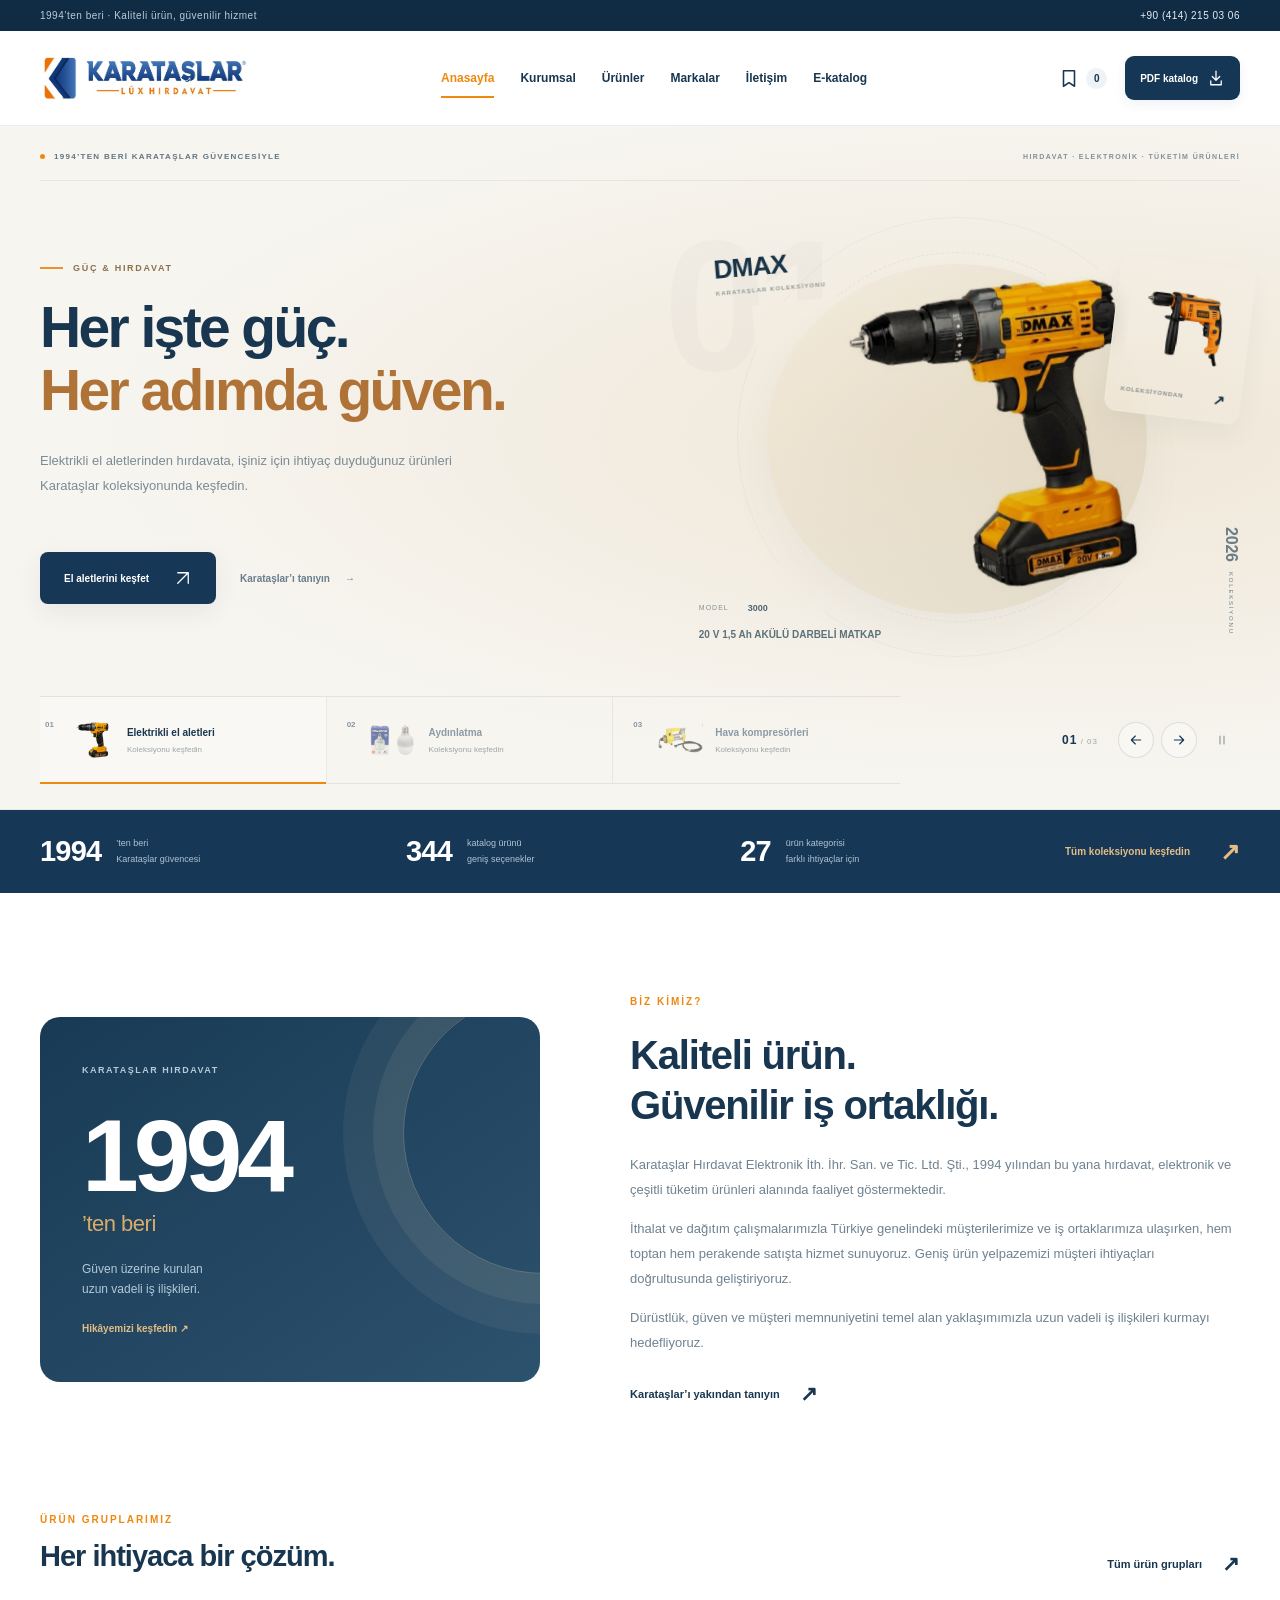
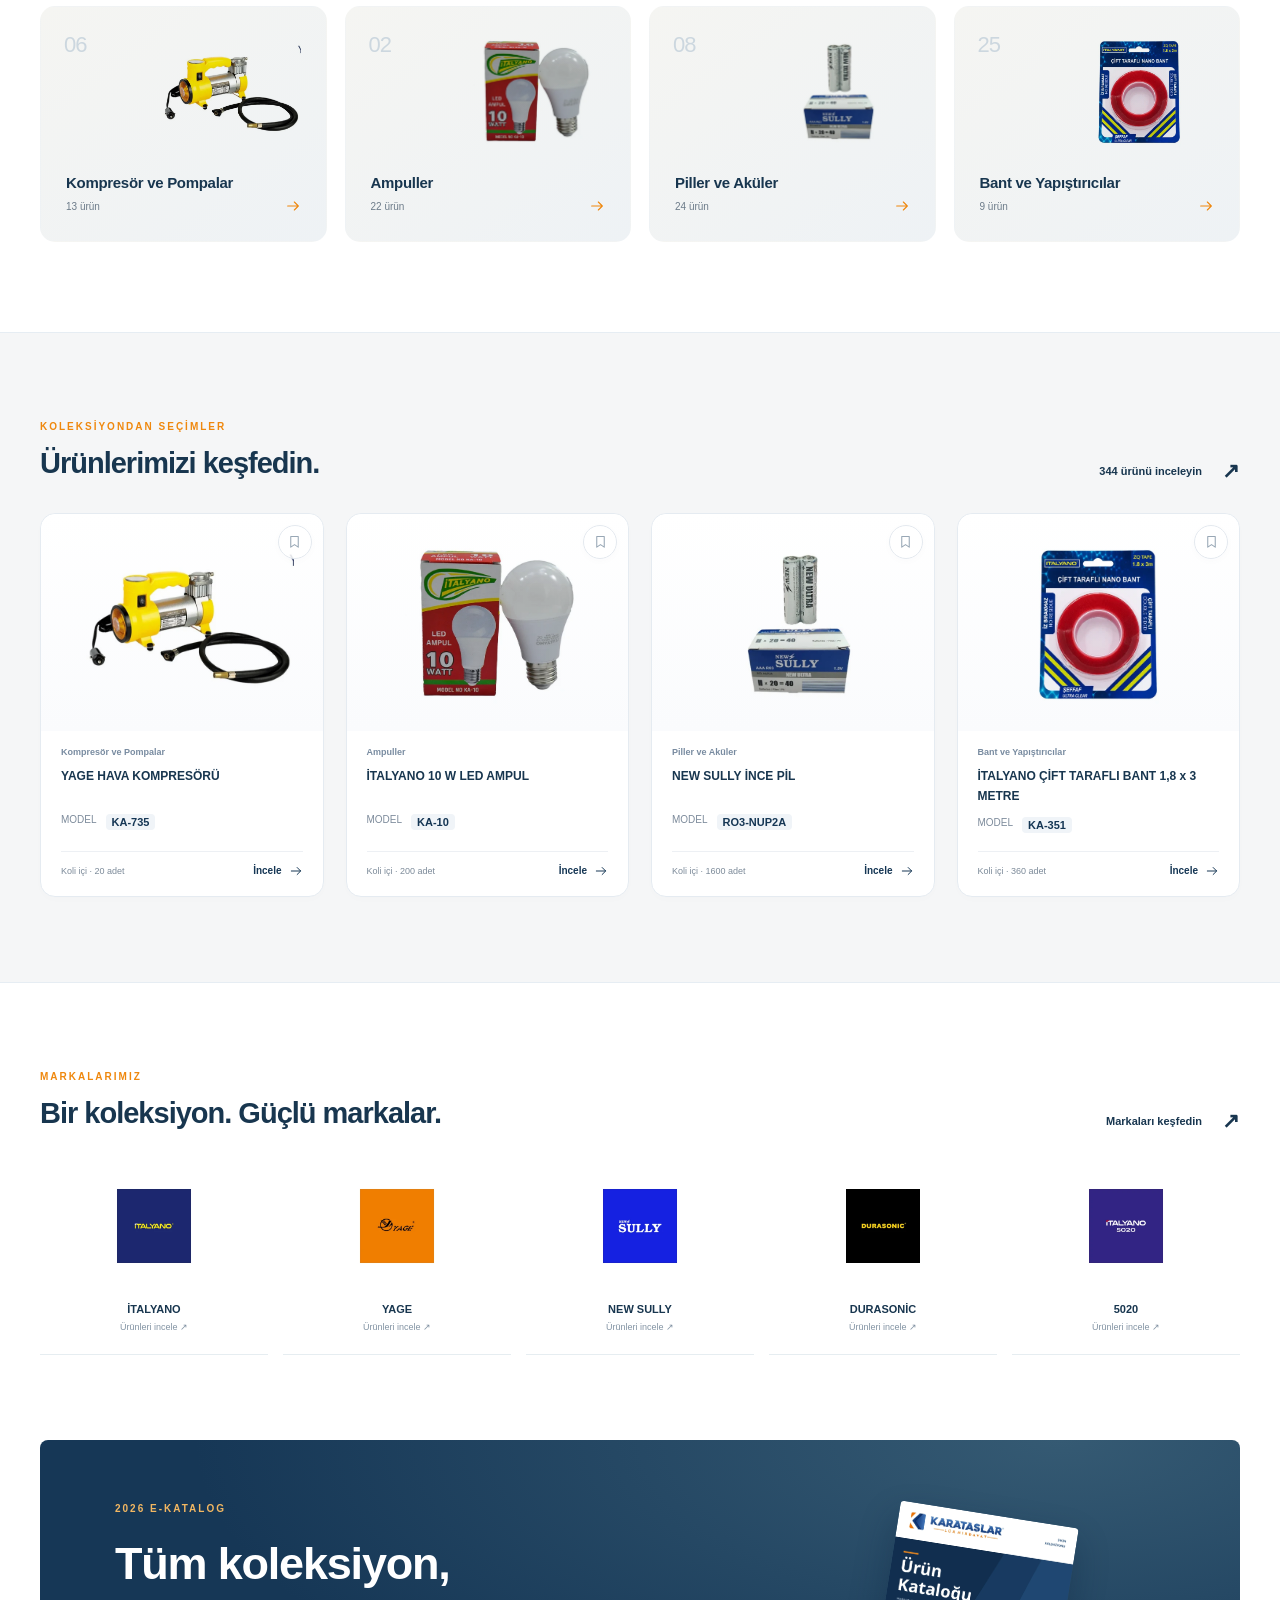
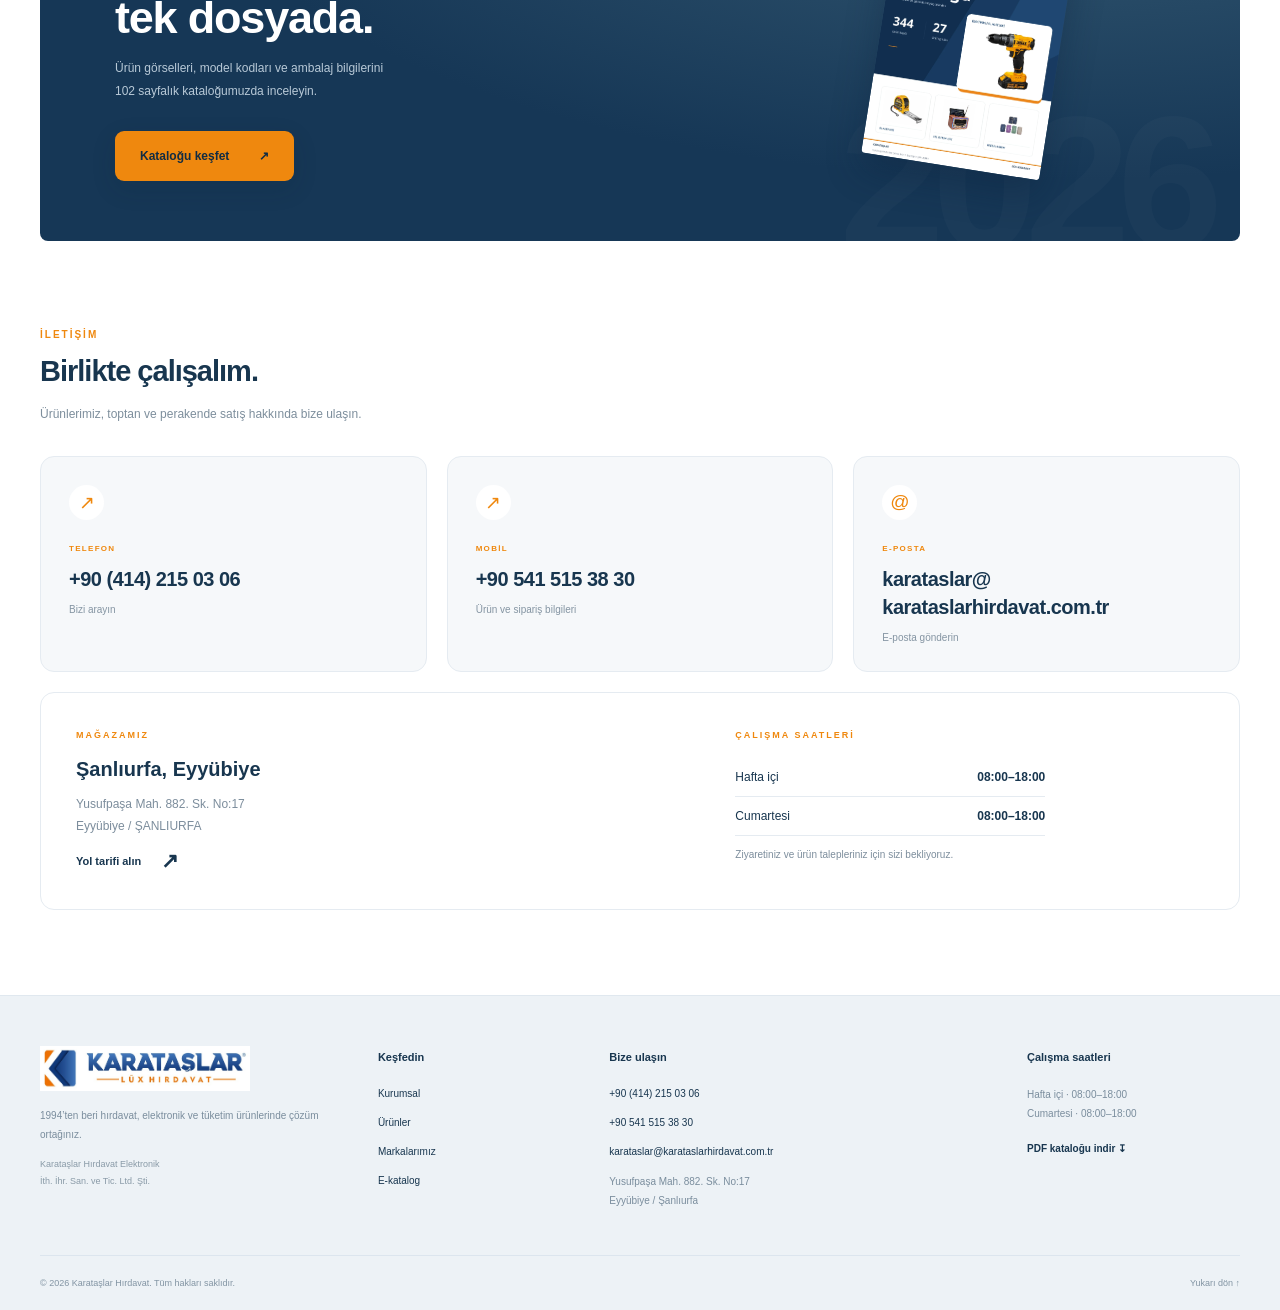
==== commit 2bac2c0d: "Create animated product showroom and refine homepage visual design" ====
--- a/index.html
+++ b/index.html
@@ -1,11 +1,18 @@
-<!doctype html><html lang="tr"><head><meta charset="utf-8"><meta name="viewport" content="width=device-width,initial-scale=1"><meta name="theme-color" content="#163756"><title>Karataşlar Hırdavat — 1994’ten Beri</title><meta name="description" content="1994’ten beri hırdavat, elektronik ve tüketim ürünlerinde toptan ve perakende satış. Karataşlar’ın ürünlerini, markalarını ve e-kataloğunu keşfedin."><meta property="og:title" content="Karataşlar Hırdavat — 1994’ten Beri"><meta property="og:description" content="1994’ten beri hırdavat, elektronik ve tüketim ürünlerinde toptan ve perakende satış. Karataşlar’ın ürünlerini, markalarını ve e-kataloğunu keşfedin."><meta property="og:type" content="website"><link rel="icon" href="assets/favicon.png"><link rel="stylesheet" href="style.css?v=20261014-2"><link rel="stylesheet" href="corporate.css?v=20261014-2"><script src="catalog-data.js" defer></script><script src="app.js?v=20261014-2" defer></script><script src="corporate.js?v=20261014-2" defer></script><script src="motion.js?v=20261014-2" defer></script></head><body class="corporate-site"><a href="#main" class="skip">İçeriğe geç</a>
+<!doctype html><html lang="tr"><head><meta charset="utf-8"><meta name="viewport" content="width=device-width,initial-scale=1"><meta name="theme-color" content="#163756"><title>Karataşlar Hırdavat — 1994’ten Beri</title><meta name="description" content="1994’ten beri hırdavat, elektronik ve tüketim ürünlerinde toptan ve perakende satış. Karataşlar’ın ürünlerini, markalarını ve e-kataloğunu keşfedin."><meta property="og:title" content="Karataşlar Hırdavat — 1994’ten Beri"><meta property="og:description" content="1994’ten beri hırdavat, elektronik ve tüketim ürünlerinde toptan ve perakende satış. Karataşlar’ın ürünlerini, markalarını ve e-kataloğunu keşfedin."><meta property="og:type" content="website"><link rel="icon" href="assets/favicon.png"><link rel="stylesheet" href="style.css?v=20261014-3"><link rel="stylesheet" href="corporate.css?v=20261014-3"><link rel="stylesheet" href="premium.css?v=20261014-3"><script src="catalog-data.js" defer></script><script src="app.js?v=20261014-3" defer></script><script src="corporate.js?v=20261014-3" defer></script><script src="showreel.js?v=20261014-3" defer></script><script src="motion.js?v=20261014-3" defer></script></head><body class="corporate-site signature-home"><a href="#main" class="skip">İçeriğe geç</a>
 <div class="company-topbar"><div class="container"><span>1994’ten beri · Kaliteli ürün, güvenilir hizmet</span><a href="tel:+904142150306">+90 (414) 215 03 06</a></div></div>
 <header class="company-header"><div class="container corporate-nav">
 <a class="corporate-brand" href="index.html" aria-label="KARATAŞLAR ana sayfa"><img src="assets/logo.png" alt="KARATAŞLAR Lüx Hırdavat" width="250" height="51"></a>
 <button id="menuToggle" class="menu-toggle" aria-controls="companyMenu" aria-expanded="false" aria-label="Menüyü aç"><svg viewBox="0 0 24 24"><path d="M4 6h16M4 12h16M4 18h16"/></svg><span>Menü</span></button>
 <nav id="companyMenu" class="company-menu" aria-label="Ana menü"><a href="index.html" aria-current="page">Anasayfa</a><a href="kurumsal.html">Kurumsal</a><a href="urunler.html">Ürünler</a><a href="markalar.html">Markalar</a><a href="iletisim.html">İletişim</a><a href="e-katalog.html">E-katalog</a></nav>
 <div class="company-actions"><a class="quick-products" href="urunler.html">Ürünleri keşfet <span aria-hidden="true">↗</span></a><button class="list-button" id="openList" aria-label="Seçim listem"><svg viewBox="0 0 24 24"><path d="M6 4h12v17l-6-4-6 4z"/></svg><span>Listem</span><b id="listCount">0</b></button><a class="download-nav" href="assets/karataslar-katalog.pdf" download aria-label="PDF kataloğu indir">PDF katalog <svg viewBox="0 0 24 24"><path d="M12 3v12m-5-5 5 5 5-5M5 16v5h14v-5"/></svg></a></div>
-</div></header><main id="main"><section class="corporate-hero"><div class="container corporate-hero-grid"><div class="corporate-hero-copy"><p class="eyebrow"><span></span> 1994’TEN BERİ KARATAŞLAR GÜVENCESİYLE</p><h1>İşinize güç.<br><em>Ticaretinize değer.</em></h1><p class="corporate-intro">Hırdavat, elektronik ve günlük ihtiyaç ürünlerinde geniş ürün yelpazemizle Türkiye’nin dört bir yanına ulaşıyoruz.</p><div class="hero-links"><a class="button corporate-primary" href="urunler.html">Ürünleri keşfet <span>↗</span></a><a class="button corporate-outline" href="kurumsal.html">Bizi tanıyın <span>→</span></a></div><div class="corporate-hero-facts"><div><strong>1994</strong><span>Kuruluş yılı</span></div><div><strong>344</strong><span>Katalog ürünü</span></div><div><strong>27</strong><span>Ürün kategorisi</span></div></div></div><div class="hero-showcase"><span class="showcase-ring"></span><div class="showcase-main"><span class="showcase-label">KARATAŞLAR KOLEKSİYONU <b>2026</b></span><img src="assets/product-080.webp" alt="DMAX akülü matkap" width="400" height="380" fetchpriority="high"><div><span>Elektrikli el aletleri</span><strong>Her işte yanınızda.</strong></div></div><a class="showcase-mini mini-one" href="urunler.html?kategori=6"><img src="assets/product-092.webp" alt="YAGE hava kompresörü" width="160" height="130"><span>Hava kompresörleri ↗</span></a><a class="showcase-mini mini-two" href="urunler.html?kategori=2"><img src="assets/product-020.webp" alt="İTALYANO LED ampul" width="130" height="120"><span>Aydınlatma ↗</span></a><span class="showcase-note"><i></i> Toptan & perakende</span></div></div></section>
+</div></header><main id="main"><section id="signatureHero" class="signature-hero" data-active-scene="0" role="region" aria-roledescription="slayt gösterisi" aria-label="Karataşlar ürün koleksiyonu"><div class="hero-ambient" aria-hidden="true"></div><div class="container signature-hero-inner"><div class="signature-hero-top"><p><span></span> 1994’TEN BERİ KARATAŞLAR GÜVENCESİYLE</p><span>HIRDAVAT · ELEKTRONİK · TÜKETİM ÜRÜNLERİ</span></div><h1 class="sr-only">Karataşlar Hırdavat — 1994’ten beri</h1><div class="scene-viewport" id="heroGallery" aria-live="off"><article class="hero-scene is-active" data-scene="0" role="group" aria-roledescription="slayt" aria-label="1 / 3 · Elektrikli el aletleri" aria-hidden="false">
+<div class="scene-copy"><p class="scene-kicker"><span></span> GÜÇ & HIRDAVAT</p><h2>Her işte güç.<br><em>Her adımda güven.</em></h2><p class="scene-description">Elektrikli el aletlerinden hırdavata, işiniz için ihtiyaç duyduğunuz ürünleri Karataşlar koleksiyonunda keşfedin.</p><div class="scene-links"><a class="button signature-button" href="urunler.html?kategori=5">El aletlerini keşfet<svg viewBox="0 0 24 24" aria-hidden="true"><path d="M5 19 19 5M5 5h14v14"/></svg></a><a class="scene-secondary" href="kurumsal.html">Karataşlar’ı tanıyın <span aria-hidden="true">→</span></a></div></div>
+<div class="scene-art"><span class="scene-ghost" aria-hidden="true">01</span><div class="scene-orbit orbit-one" aria-hidden="true"></div><div class="scene-orbit orbit-two" aria-hidden="true"></div><span class="scene-brand">DMAX<small>KARATAŞLAR KOLEKSİYONU</small></span><div class="scene-platform"><img class="scene-main-image" src="assets/product-080.webp" alt="20 V 1,5 Ah AKÜLÜ DARBELİ MATKAP" width="587" height="456" draggable="false" fetchpriority="high"></div><a class="scene-companion" href="urunler.html?kategori=5" aria-label="Elektrikli el aletleri ürünlerini keşfet"><img src="assets/product-084.webp" alt="MATKAP 550 W DARBELİ" width="160" height="140" draggable="false"><span>KOLEKSİYONDAN <b>↗</b></span></a><div class="scene-product-label"><span>MODEL <b>3000</b></span><p>20 V 1,5 Ah AKÜLÜ DARBELİ MATKAP</p></div><span class="scene-edition">2026 <i>KOLEKSİYONU</i></span></div></article><article class="hero-scene" data-scene="1" role="group" aria-roledescription="slayt" aria-label="2 / 3 · Aydınlatma" aria-hidden="true" inert>
+<div class="scene-copy"><p class="scene-kicker"><span></span> AYDINLATMA</p><h2>Işığa yer açın.<br><em>Seçenekleri keşfedin.</em></h2><p class="scene-description">Ampuller, fenerler ve farklı aydınlatma seçenekleri. İhtiyacınıza uygun modeli ürün detaylarıyla birlikte inceleyin.</p><div class="scene-links"><a class="button signature-button" href="urunler.html?kategori=2">Aydınlatmayı keşfet<svg viewBox="0 0 24 24" aria-hidden="true"><path d="M5 19 19 5M5 5h14v14"/></svg></a><a class="scene-secondary" href="kurumsal.html">Karataşlar’ı tanıyın <span aria-hidden="true">→</span></a></div></div>
+<div class="scene-art"><span class="scene-ghost" aria-hidden="true">02</span><div class="scene-orbit orbit-one" aria-hidden="true"></div><div class="scene-orbit orbit-two" aria-hidden="true"></div><span class="scene-brand">İTALYANO<small>KARATAŞLAR KOLEKSİYONU</small></span><div class="scene-platform"><img class="scene-main-image" src="assets/product-020.webp" alt="İTALYANO 30 W TORCH AMPUL" width="587" height="456" draggable="false" loading="eager"></div><a class="scene-companion" href="urunler.html?kategori=2" aria-label="Aydınlatma ürünlerini keşfet"><img src="assets/product-024.webp" alt="İTALYANO 20 W TORCH AMPUL" width="160" height="140" draggable="false"><span>KOLEKSİYONDAN <b>↗</b></span></a><div class="scene-product-label"><span>MODEL <b>KA-30T</b></span><p>İTALYANO 30 W TORCH AMPUL</p></div><span class="scene-edition">2026 <i>KOLEKSİYONU</i></span></div></article><article class="hero-scene" data-scene="2" role="group" aria-roledescription="slayt" aria-label="3 / 3 · Hava kompresörleri" aria-hidden="true" inert>
+<div class="scene-copy"><p class="scene-kicker"><span></span> KOMPRESÖR & POMPA</p><h2>İhtiyacınız neyse.<br><em>Çözüm burada.</em></h2><p class="scene-description">Hava kompresörleri ve pompalar için ürün seçeneklerimizi inceleyin; model ve ambalaj bilgileriyle seçim listenizi oluşturun.</p><div class="scene-links"><a class="button signature-button" href="urunler.html?kategori=6">Kompresörleri keşfet<svg viewBox="0 0 24 24" aria-hidden="true"><path d="M5 19 19 5M5 5h14v14"/></svg></a><a class="scene-secondary" href="kurumsal.html">Karataşlar’ı tanıyın <span aria-hidden="true">→</span></a></div></div>
+<div class="scene-art"><span class="scene-ghost" aria-hidden="true">03</span><div class="scene-orbit orbit-one" aria-hidden="true"></div><div class="scene-orbit orbit-two" aria-hidden="true"></div><span class="scene-brand">YAGE<small>KARATAŞLAR KOLEKSİYONU</small></span><div class="scene-platform"><img class="scene-main-image" src="assets/product-092.webp" alt="YAGE HAVA KOMPRESÖRÜ" width="587" height="456" draggable="false" loading="eager"></div><a class="scene-companion" href="urunler.html?kategori=6" aria-label="Hava kompresörleri ürünlerini keşfet"><img src="assets/product-104.webp" alt="YAGE HAVA KOMPRESÖRÜ 150 PSI" width="160" height="140" draggable="false"><span>KOLEKSİYONDAN <b>↗</b></span></a><div class="scene-product-label"><span>MODEL <b>KA-735</b></span><p>YAGE HAVA KOMPRESÖRÜ</p></div><span class="scene-edition">2026 <i>KOLEKSİYONU</i></span></div></article></div><div class="signature-hero-bottom"><div class="hero-scene-tabs" hidden><button class="scene-tab is-active" data-scene-to="0" aria-label="Elektrikli el aletleri slaydını göster" aria-pressed="true"><span class="scene-tab-num">01</span><img src="assets/product-080.webp" alt="" width="54" height="48"><span class="scene-tab-text">Elektrikli el aletleri<small>Koleksiyonu keşfedin</small></span><span class="scene-progress" aria-hidden="true"></span></button><button class="scene-tab" data-scene-to="1" aria-label="Aydınlatma slaydını göster" aria-pressed="false"><span class="scene-tab-num">02</span><img src="assets/product-020.webp" alt="" width="54" height="48"><span class="scene-tab-text">Aydınlatma<small>Koleksiyonu keşfedin</small></span><span class="scene-progress" aria-hidden="true"></span></button><button class="scene-tab" data-scene-to="2" aria-label="Hava kompresörleri slaydını göster" aria-pressed="false"><span class="scene-tab-num">03</span><img src="assets/product-092.webp" alt="" width="54" height="48"><span class="scene-tab-text">Hava kompresörleri<small>Koleksiyonu keşfedin</small></span><span class="scene-progress" aria-hidden="true"></span></button></div><div class="scene-controls" hidden><span class="scene-counter" aria-hidden="true"><b id="sceneCurrent">01</b> / 03</span><button id="scenePrev" aria-label="Önceki slayt"><svg viewBox="0 0 24 24" aria-hidden="true"><path d="M19 12H5m6-6-6 6 6 6"/></svg></button><button id="sceneNext" aria-label="Sonraki slayt"><svg viewBox="0 0 24 24" aria-hidden="true"><path d="M5 12h14m-6-6 6 6-6 6"/></svg></button><button id="scenePlayback" aria-label="Otomatik geçişi durdur" aria-pressed="false"><svg viewBox="0 0 24 24" aria-hidden="true"><path d="M9 6v12M15 6v12"/></svg></button></div></div><p id="sceneAnnouncement" class="sr-only" role="status" aria-live="polite"></p></div></section>
+<section class="signature-proof"><div class="container"><p><strong>1994</strong><span>’ten beri<br>Karataşlar güvencesi</span></p><p><strong>344</strong><span>katalog ürünü<br>geniş seçenekler</span></p><p><strong>27</strong><span>ürün kategorisi<br>farklı ihtiyaçlar için</span></p><a href="urunler.html">Tüm koleksiyonu keşfedin <span>↗</span></a></div></section>
 <section class="service-ribbon"><div class="container"><div><span>01</span><strong>İthalat & dağıtım</strong><small>Güçlü tedarik yaklaşımı</small></div><div><span>02</span><strong>Toptan & perakende</strong><small>İhtiyacınıza uygun ürünler</small></div><div><span>03</span><strong>Türkiye genelinde</strong><small>Müşterilerimiz ve iş ortaklarımız için</small></div></div></section>
 <section class="company-about container"><div class="heritage-panel"><span>KARATAŞLAR HIRDAVAT</span><strong>1994<span>’ten beri</span></strong><p>Güven üzerine kurulan<br>uzun vadeli iş ilişkileri.</p><a href="kurumsal.html">Hikâyemizi keşfedin ↗</a></div><div><p class="eyebrow">BİZ KİMİZ?</p><h2>Kaliteli ürün.<br>Güvenilir iş ortaklığı.</h2><p>Karataşlar Hırdavat Elektronik İth. İhr. San. ve Tic. Ltd. Şti., 1994 yılından bu yana hırdavat, elektronik ve çeşitli tüketim ürünleri alanında faaliyet göstermektedir.</p><p>İthalat ve dağıtım çalışmalarımızla Türkiye genelindeki müşterilerimize ve iş ortaklarımıza ulaşırken, hem toptan hem perakende satışta hizmet sunuyoruz. Geniş ürün yelpazemizi müşteri ihtiyaçları doğrultusunda geliştiriyoruz.</p><p>Dürüstlük, güven ve müşteri memnuniyetini temel alan yaklaşımımızla uzun vadeli iş ilişkileri kurmayı hedefliyoruz.</p><a class="text-link" href="kurumsal.html">Karataşlar’ı yakından tanıyın <span>↗</span></a></div></section>
 <section class="category-section container" id="categories"><div class="section-heading"><div><p class="eyebrow">ÜRÜN GRUPLARIMIZ</p><h2>Her ihtiyaca bir çözüm.</h2></div><a href="urunler.html" class="text-link">Tüm ürün grupları <span>↗</span></a></div><div id="featuredCategories" class="feature-categories"></div></section>
--- a/premium.css
+++ b/premium.css
@@ -0,0 +1,120 @@
+/* The signature showroom uses original product photography and motion in layers. */
+.corporate-site{--ease:cubic-bezier(.22,1,.36,1)}
+.company-header{border-bottom-color:#e9edf1}.company-header.is-scrolled{box-shadow:0 10px 35px #1737560b}
+.corporate-brand img{width:210px}.company-menu{font-size:12px;gap:26px}
+.signature-hero{--scene-accent:#e89429;--scene-tint:#efe6d6;position:relative;background:#f7f5f0;isolation:isolate;overflow:hidden}
+.signature-hero[data-active-scene="1"]{--scene-accent:#ba8a2b;--scene-tint:#f0e9cf}
+.signature-hero[data-active-scene="2"]{--scene-accent:#59878a;--scene-tint:#ddeaea}
+.hero-ambient{position:absolute;inset:0;z-index:-1;background:radial-gradient(ellipse at 82% 45%,var(--scene-tint),transparent 64%);transition:background 1s ease}
+.signature-hero::after{content:'';position:absolute;bottom:0;left:0;right:0;height:1px;background:#15365410}
+.signature-hero-inner{position:relative;padding-top:26px;padding-bottom:0}
+.signature-hero-top{display:flex;align-items:center;justify-content:space-between;gap:25px;border-bottom:1px solid #18364f12;padding-bottom:19px;font-size:8px;font-weight:700;letter-spacing:1.3px;color:#81919a}
+.signature-hero-top p{margin:0;display:flex;align-items:center;gap:9px;color:#617583}
+.signature-hero-top p>span{width:5px;height:5px;border-radius:50%;background:var(--orange)}
+.signature-hero-top>span{font-size:7px;letter-spacing:1.4px}
+.scene-viewport{position:relative;height:515px}
+.hero-scene{position:absolute;inset:0;display:grid;grid-template-columns:1.04fr 1fr;gap:45px;align-items:center;opacity:0;visibility:hidden;pointer-events:none;transition:opacity .75s ease,visibility 0s .8s}
+.hero-scene.is-active{opacity:1;visibility:visible;pointer-events:auto;transition:opacity .9s ease,visibility 0s}
+.scene-copy{position:relative;z-index:3;padding-bottom:10px}
+.scene-kicker{font-size:9px;letter-spacing:1.7px;font-weight:800;color:#8a714c;display:flex;align-items:center;gap:10px;margin:0 0 23px}
+.scene-kicker>span{width:23px;height:2px;background:var(--scene-accent)}
+.scene-copy h2{font-size:clamp(42px,4.45vw,65px);line-height:1.11;letter-spacing:-2.6px;font-weight:800;margin:0 0 24px;min-height:2.25em}
+.scene-copy h2 em{font-style:normal;color:#af7337}
+.hero-scene[data-scene="1"] h2 em{color:#9b7b34}.hero-scene[data-scene="2"] h2 em{color:#477a7e}
+.scene-description{font-size:13px;color:#7a8b95;line-height:1.95;max-width:445px;min-height:76px;margin:0 0 28px}
+.scene-links{display:flex;align-items:center;gap:24px;flex-wrap:wrap}
+.signature-button{padding:16px 23px;gap:25px;background:#163756;color:white;border-radius:8px;font-size:10px;box-shadow:0 8px 25px #16375613}
+.signature-button:hover{background:#285273;box-shadow:0 13px 30px #16375620}
+.signature-button svg{width:18px;height:18px}
+.scene-secondary{display:flex;align-items:center;gap:15px;font-size:10px;font-weight:700;color:#697d8b;min-height:44px}
+.scene-secondary span{transition:transform .3s var(--ease)}.scene-secondary:hover span{transform:translateX(4px)}
+.scene-art{position:relative;min-width:0;height:450px;display:flex;align-items:center;justify-content:center;z-index:1;mix-blend-mode:multiply}
+.scene-ghost{position:absolute;font-size:185px;letter-spacing:-13px;font-weight:800;line-height:1;left:-10px;top:0;color:#16375606;user-select:none}
+.scene-orbit{position:absolute;border:1px solid #1737560a;border-radius:50%;width:440px;height:440px;top:3px;left:calc(50% - 220px);pointer-events:none}
+.orbit-two{width:370px;height:370px;left:calc(50% - 185px);top:38px;border-style:dashed;border-color:#17375610}
+.scene-brand{position:absolute;left:40px;top:36px;font-size:26px;font-weight:800;letter-spacing:-.8px;z-index:4;transform:rotate(-5deg)}
+.scene-brand small{display:block;font-size:6px;letter-spacing:1.1px;font-weight:600;margin-top:5px;color:#95a0a2}
+.scene-platform{position:relative;width:380px;height:350px;display:grid;place-items:center;z-index:2;background:linear-gradient(135deg,#fffdf8,#eeebe2);border-radius:50%;box-shadow:0 25px 45px #2744540b}
+.hero-scene[data-scene="1"] .scene-platform{background:linear-gradient(140deg,#fffef9,#f0e9d5)}
+.hero-scene[data-scene="2"] .scene-platform{background:linear-gradient(140deg,#fcffff,#e0ebea)}
+.scene-main-image{width:420px;max-width:none;height:350px;object-fit:contain;mix-blend-mode:multiply;transform:rotate(-6deg)}
+.hero-scene[data-scene="1"] .scene-main-image{width:400px;height:315px;transform:rotate(-9deg)}
+.hero-scene[data-scene="2"] .scene-main-image{width:410px;height:330px;transform:rotate(-5deg)}
+.scene-companion{position:absolute;right:-8px;top:48px;z-index:3;width:136px;padding:14px;background:#ffffffd9;backdrop-filter:blur(10px);border:1px solid #fff;border-radius:12px;box-shadow:0 13px 27px #1637560c;transform:rotate(7deg);transition:transform .5s var(--ease)}
+.scene-companion img{width:100%;height:100px;object-fit:contain;mix-blend-mode:multiply}
+.scene-companion>span{display:flex;justify-content:space-between;align-items:center;font-size:6px;letter-spacing:.8px;font-weight:600;color:#8c99a2;margin-top:10px}
+.scene-companion b{font-size:14px;color:var(--ink)}
+.scene-product-label{position:absolute;left:25px;bottom:21px;z-index:4;max-width:320px}
+.scene-product-label>span{font-size:7px;letter-spacing:1px;color:#8b9ba5;display:flex;align-items:center;gap:10px}
+.scene-product-label b{font-size:9px;background:#ffffffb3;color:#516f84;padding:4px 8px;border:1px solid #fff;border-radius:4px;letter-spacing:0}
+.scene-product-label p{font-size:10px;font-weight:700;line-height:1.6;margin:9px 0 0;max-width:290px;color:#607987}
+.scene-edition{position:absolute;right:0;bottom:29px;writing-mode:vertical-rl;font-size:16px;font-weight:700;color:#718796;letter-spacing:-.2px;display:flex;align-items:center;gap:10px}
+.scene-edition i{font-style:normal;font-size:6px;letter-spacing:1.8px;font-weight:400}
+.signature-hero-bottom{display:flex;align-items:center;justify-content:space-between;gap:25px;padding:0 0 26px}
+.hero-scene-tabs{display:grid;grid-template-columns:repeat(3,minmax(0,1fr));gap:0;flex:1;max-width:860px;border-top:1px solid #15365417;border-bottom:1px solid #15365417}
+.scene-tab{position:relative;display:flex;align-items:center;gap:12px;padding:18px 20px 18px 5px;background:transparent;border:0;border-right:1px solid #15365412;text-align:left;color:#8b9ba6;min-height:86px;transition:background .3s,color .3s}
+.scene-tab:last-child{border-right:0;padding-left:20px}.scene-tab:nth-child(2){padding-left:20px}
+.scene-tab.is-active{color:var(--ink);background:#ffffff45}
+.scene-tab-num{font-size:8px;font-weight:700;align-self:flex-start;margin-top:5px;color:#8798a4}
+.scene-tab img{width:49px;height:42px;object-fit:contain;mix-blend-mode:multiply;opacity:.55;transition:opacity .4s}
+.scene-tab.is-active img{opacity:1}
+.scene-tab-text{font-size:10px;font-weight:700;line-height:1.5}.scene-tab-text small{display:block;font-size:8px;font-weight:400;margin-top:4px;color:#9ca6a8}
+.scene-progress{position:absolute;left:0;bottom:-1px;width:100%;height:2px;background:var(--orange);transform:scaleX(0);transform-origin:left}
+.scene-tab.is-active .scene-progress{transform:scaleX(1)}
+.is-playing .scene-tab.is-active .scene-progress{animation:scene-time 7s linear forwards}
+.scene-controls{display:flex;align-items:center;gap:7px;flex-shrink:0}
+.scene-counter{color:#9aa8af;font-size:8px;letter-spacing:1px;margin-right:13px;white-space:nowrap}.scene-counter b{color:var(--navy);font-size:12px}
+.scene-controls button{width:36px;height:36px;border:1px solid #15365420;border-radius:50%;background:#ffffff50;display:grid;place-items:center;color:var(--navy);transition:background .25s,border-color .25s}
+.scene-controls button:hover{background:#fff;border-color:#15365450}.scene-controls svg{width:16px;height:16px}.scene-controls button:last-child{border-color:transparent;background:none;color:#8b9aa3}
+.hero-scene.is-active .scene-main-image{animation:product-arrive 1.35s var(--ease) both,product-drift 8s ease-in-out 1.35s infinite}
+.hero-scene.is-active .scene-companion{animation:companion-arrive 1.2s var(--ease) .15s both}
+.hero-scene.is-active .scene-copy h2{animation:copy-arrive .9s var(--ease) .05s both}
+.hero-scene.is-active .scene-description{animation:copy-arrive .9s var(--ease) .14s both}
+.hero-scene.is-active .scene-links{animation:copy-arrive .9s var(--ease) .23s both}
+.is-paused .hero-scene.is-active .scene-main-image{animation-play-state:running,paused}
+.signature-proof{background:#173756;color:#fff}
+.signature-proof>.container{display:flex;align-items:center;justify-content:space-between;gap:35px;padding:25px 0}
+.signature-proof p{display:flex;align-items:center;gap:15px;margin:0}
+.signature-proof strong{font-size:29px;letter-spacing:-.8px;font-weight:700}.signature-proof p>span{font-size:9px;line-height:1.7;color:#b0c3d2}
+.signature-proof a{font-size:10px;display:flex;align-items:center;gap:30px;color:#e3bd84;font-weight:700}.signature-proof a>span{font-size:24px}
+.signature-home .service-ribbon{display:none}
+.signature-home .company-about{padding-top:100px;padding-bottom:70px;gap:90px}
+.signature-home .heritage-panel{background:linear-gradient(145deg,#183a55,#2d526e);min-height:365px}
+.signature-home .heritage-panel>span{color:#b7cbd7}.signature-home .heritage-panel>strong{color:#fff;font-size:102px}.signature-home .heritage-panel>strong>span{color:#dbac69}.signature-home .heritage-panel p{color:#b3cad9!important}.signature-home .heritage-panel>a{color:#e3bd84}
+.signature-home .company-about h2{font-size:40px;letter-spacing:-1.2px}
+.signature-home .category-section{padding-bottom:90px}
+.signature-home .feature-category{background:linear-gradient(145deg,#f5f5f2,#eef2f5);border-color:transparent;min-height:235px;padding:27px 25px}
+.signature-home .feature-category img{height:120px;width:150px;margin-bottom:20px}.signature-home .feature-category strong{font-size:15px}.signature-home .feature-category .cat-num{font-size:22px;letter-spacing:-1px;font-weight:400;top:25px;left:23px;color:#ccd7df}
+.signature-home .company-products{background:#f5f6f7;padding:85px 0}
+.signature-home .company-brands{padding:85px 0}.signature-home .brand-card{border:0;border-radius:0;border-bottom:1px solid #e6edf1;padding:10px 15px 22px;background:none}.signature-home .brand-card img{height:86px}.signature-home .brand-card>div{border-top:0;align-items:center}.signature-home .brand-card:hover{box-shadow:none;background:#f8fafb}
+.signature-home .catalog-banner{border-radius:8px;background:radial-gradient(ellipse at 85% 0,#355a73,transparent 60%),#163756;padding:60px 75px;min-height:375px}.signature-home .catalog-banner h2{font-size:45px}.signature-home .catalog-cover{transform:rotate(9deg)}
+@keyframes scene-time{from{transform:scaleX(0)}to{transform:scaleX(1)}}
+@keyframes copy-arrive{from{opacity:0;transform:translateY(19px)}to{opacity:1;transform:translateY(0)}}
+@keyframes product-arrive{from{opacity:0;translate:35px 12px;scale:.94}to{opacity:1;translate:0 0;scale:1}}
+@keyframes product-drift{0%,100%{translate:0 0}50%{translate:0 -9px}}
+@keyframes companion-arrive{from{opacity:0;translate:20px 10px}to{opacity:1;translate:0 0}}
+@media(hover:hover) and (pointer:fine){.scene-companion:hover{transform:rotate(2deg) translateY(-4px)}}
+@media(max-width:1100px){.scene-viewport{height:475px}.scene-art{height:410px}.hero-scene{gap:20px;grid-template-columns:1fr 1fr}.scene-copy h2{font-size:46px;letter-spacing:-1.9px}.scene-description{font-size:12px;min-height:88px}.scene-orbit{width:365px;height:365px;left:calc(50% - 182.5px);top:16px}.orbit-two{width:305px;height:305px;left:calc(50% - 152.5px);top:46px}.scene-platform{width:315px;height:300px}.scene-main-image{width:345px;height:300px}.hero-scene[data-scene="1"] .scene-main-image{width:320px;height:280px}.hero-scene[data-scene="2"] .scene-main-image{width:345px;height:295px}.scene-companion{width:112px;right:0;top:54px;padding:12px}.scene-companion img{height:83px}.scene-brand{left:17px;top:28px;font-size:23px}.scene-ghost{font-size:150px}.scene-product-label{left:9px;bottom:10px;max-width:260px}.scene-product-label p{font-size:9px;max-width:240px}.scene-edition{right:-3px;bottom:20px}.signature-hero-bottom{gap:18px}.scene-tab{gap:8px;padding-right:11px}.scene-tab:nth-child(2),.scene-tab:last-child{padding-left:12px}.scene-tab img{width:35px;height:36px}.scene-tab-text{font-size:9px}.scene-tab-text small{font-size:7px}.scene-counter{display:none}.scene-controls{gap:4px}.scene-controls button{width:32px;height:32px}.signature-proof>.container{gap:25px}.signature-proof strong{font-size:27px}.signature-proof a{font-size:9px;gap:15px}.signature-home .company-about{gap:50px}.signature-home .feature-category{min-height:215px;padding:23px 20px}.signature-home .feature-category img{height:107px;width:130px}.signature-home .feature-category strong{font-size:13px}}
+@media(max-width:800px){.signature-hero-top>span{display:none}.scene-viewport{height:850px}.hero-scene{grid-template-columns:1fr;gap:0;grid-template-rows:360px 460px}.scene-copy{padding-top:28px;padding-bottom:0;max-width:580px}.scene-copy h2{font-size:51px;min-height:0}.scene-description{min-height:0;max-width:540px;margin-bottom:23px}.scene-art{height:440px;width:490px;max-width:100%;justify-self:center;align-self:start}.scene-orbit{width:415px;height:415px;left:calc(50% - 207.5px);top:3px}.orbit-two{width:355px;height:355px;left:calc(50% - 177.5px);top:33px}.scene-platform{width:360px;height:320px}.scene-main-image{width:400px;height:335px}.hero-scene[data-scene="1"] .scene-main-image{width:385px;height:320px}.hero-scene[data-scene="2"] .scene-main-image{width:400px;height:330px}.scene-companion{width:133px;right:0;top:50px}.scene-companion img{height:96px}.scene-brand{top:21px;left:30px}.scene-product-label{bottom:5px;left:20px;max-width:330px}.scene-edition{bottom:13px;right:5px}.scene-ghost{font-size:175px}.signature-hero-bottom{flex-wrap:wrap}.hero-scene-tabs{max-width:none;flex-basis:100%}.scene-tab{padding:17px 13px}.scene-tab:first-child{padding-left:0}.scene-controls{margin-left:auto;margin-top:-5px}.scene-counter{display:inline-block}.signature-proof>.container{display:grid;grid-template-columns:repeat(3,1fr);gap:20px}.signature-proof p{gap:10px}.signature-proof a{grid-column:1/-1;justify-self:end;font-size:10px}.signature-home .company-about h2{font-size:32px}.signature-home .company-about{gap:30px}.signature-home .heritage-panel>strong{font-size:82px}.signature-home .feature-category{min-height:205px;padding:23px 17px}.signature-home .feature-category img{height:100px;width:110px}.signature-home .feature-category strong{font-size:12px}.signature-home .catalog-banner h2{font-size:35px}.signature-home .catalog-banner{padding:45px}}
+@media(max-width:640px){
+ .signature-hero-inner{padding-top:19px}.signature-hero-top{font-size:6px;letter-spacing:1px;padding-bottom:16px}.signature-hero-top p{gap:7px}
+ .scene-viewport{height:715px}.hero-scene{grid-template-rows:335px 365px;gap:0}.scene-copy{padding-top:27px;padding-bottom:0;align-self:start}
+ .scene-kicker{font-size:7px;letter-spacing:1.5px;margin-bottom:17px;gap:8px}.scene-kicker>span{width:18px}
+ .scene-copy h2{font-size:clamp(31px,9.2vw,42px);letter-spacing:-1.35px;line-height:1.16;margin-bottom:19px;min-height:2.32em}
+ .scene-description{font-size:11px;line-height:1.9;margin-bottom:21px;min-height:65px;max-width:360px}
+ .scene-links{gap:17px;flex-wrap:nowrap}.signature-button{font-size:9px;padding:14px 16px;gap:18px;min-height:45px}.signature-button svg{width:16px}.scene-secondary{font-size:8px;gap:8px;white-space:nowrap}
+ .scene-art{height:350px;width:355px;max-width:100%;align-self:start}.scene-platform{width:270px;height:260px}
+ .scene-main-image{width:305px;height:270px}.hero-scene[data-scene="1"] .scene-main-image{width:290px;height:250px}.hero-scene[data-scene="2"] .scene-main-image{width:305px;height:260px}
+ .scene-orbit{width:305px;height:305px;left:calc(50% - 152.5px);top:12px}.orbit-two{width:260px;height:260px;left:calc(50% - 130px);top:34px}
+ .scene-ghost{font-size:135px;left:-7px;top:0}.scene-brand{left:16px;top:20px;font-size:20px}.scene-brand small{font-size:5px;letter-spacing:.8px}
+ .scene-companion{width:98px;right:3px;top:43px;padding:10px;border-radius:10px}.scene-companion img{height:72px}.scene-companion>span{font-size:4px;letter-spacing:.5px;margin-top:7px}.scene-companion b{font-size:12px}
+ .scene-product-label{left:3px;bottom:0;max-width:275px}.scene-product-label>span{font-size:6px;gap:7px}.scene-product-label b{font-size:8px;padding:3px 6px}.scene-product-label p{font-size:8px;max-width:240px;margin-top:6px}.scene-edition{font-size:12px;bottom:8px;right:0;gap:7px}.scene-edition i{font-size:5px;letter-spacing:1.5px}
+ .signature-hero-bottom{gap:13px;padding-bottom:18px}.scene-tab{padding:13px 7px;min-height:72px;gap:7px}.scene-tab:nth-child(2),.scene-tab:last-child{padding-left:10px}.scene-tab img{display:none}.scene-tab-num{font-size:6px;margin-top:3px}.scene-tab-text{font-size:8px;line-height:1.6}.scene-tab-text small{font-size:6px;margin-top:3px}.scene-controls{gap:6px}.scene-controls button{width:34px;height:34px}.scene-counter{font-size:7px;margin-right:8px}.scene-counter b{font-size:11px}
+ .signature-proof>.container{padding:22px 0;grid-template-columns:repeat(3,minmax(0,1fr));gap:15px 12px}.signature-proof p{flex-direction:column;align-items:flex-start;gap:7px}.signature-proof strong{font-size:26px}.signature-proof p>span{font-size:8px;line-height:1.7}.signature-proof a{font-size:9px;gap:18px;padding-top:3px}
+ .signature-home .company-about{padding-top:48px;padding-bottom:30px;gap:30px}.signature-home .heritage-panel{min-height:280px}.signature-home .heritage-panel>strong{font-size:86px}.signature-home .company-about h2{font-size:29px;letter-spacing:-.8px}
+ .signature-home .category-section{padding-bottom:48px}.signature-home .feature-category{padding:20px 17px;min-height:203px}.signature-home .feature-category img{width:120px;height:100px;margin-bottom:17px}.signature-home .feature-category strong{font-size:12px}.signature-home .feature-category .cat-num{font-size:19px;top:19px;left:17px}
+ .signature-home .company-products{padding:45px 0 48px}.signature-home .company-brands{padding:45px 0}.signature-home .brand-card{padding:10px 10px 20px}.signature-home .brand-card img{height:75px}
+ .signature-home .catalog-banner{padding:30px 22px;min-height:260px;border-radius:8px}.signature-home .catalog-banner h2{font-size:26px}
+}
+@media(max-width:360px){.scene-viewport{height:690px}.hero-scene{grid-template-rows:335px 345px}.scene-copy h2{font-size:30px;letter-spacing:-1.4px}.scene-description{font-size:10px}.scene-links{gap:12px}.signature-button{font-size:8px;padding:13px 12px;gap:10px}.scene-secondary{font-size:7px;gap:6px}.scene-art{height:330px}.scene-platform{width:240px;height:240px}.scene-main-image{width:270px;height:250px}.hero-scene[data-scene="1"] .scene-main-image{width:260px;height:240px}.hero-scene[data-scene="2"] .scene-main-image{width:270px;height:250px}.scene-orbit{width:270px;height:270px;left:calc(50% - 135px)}.orbit-two{width:235px;height:235px;left:calc(50% - 117.5px);top:30px}.scene-companion{width:84px;top:50px;right:0;padding:8px}.scene-companion img{height:65px}.scene-product-label p{max-width:220px}.scene-tab-text{font-size:7px}.scene-tab-text small{font-size:5px}.scene-tab{gap:5px}.signature-hero-top{font-size:5.5px}.signature-proof strong{font-size:24px}}
+@media(prefers-reduced-motion:reduce){.hero-scene,.hero-scene *,.hero-ambient{animation:none!important;transition:none!important}.scene-main-image{translate:0 0;scale:1}.scene-progress{animation:none!important}.hero-scene.is-active{opacity:1;visibility:visible}}
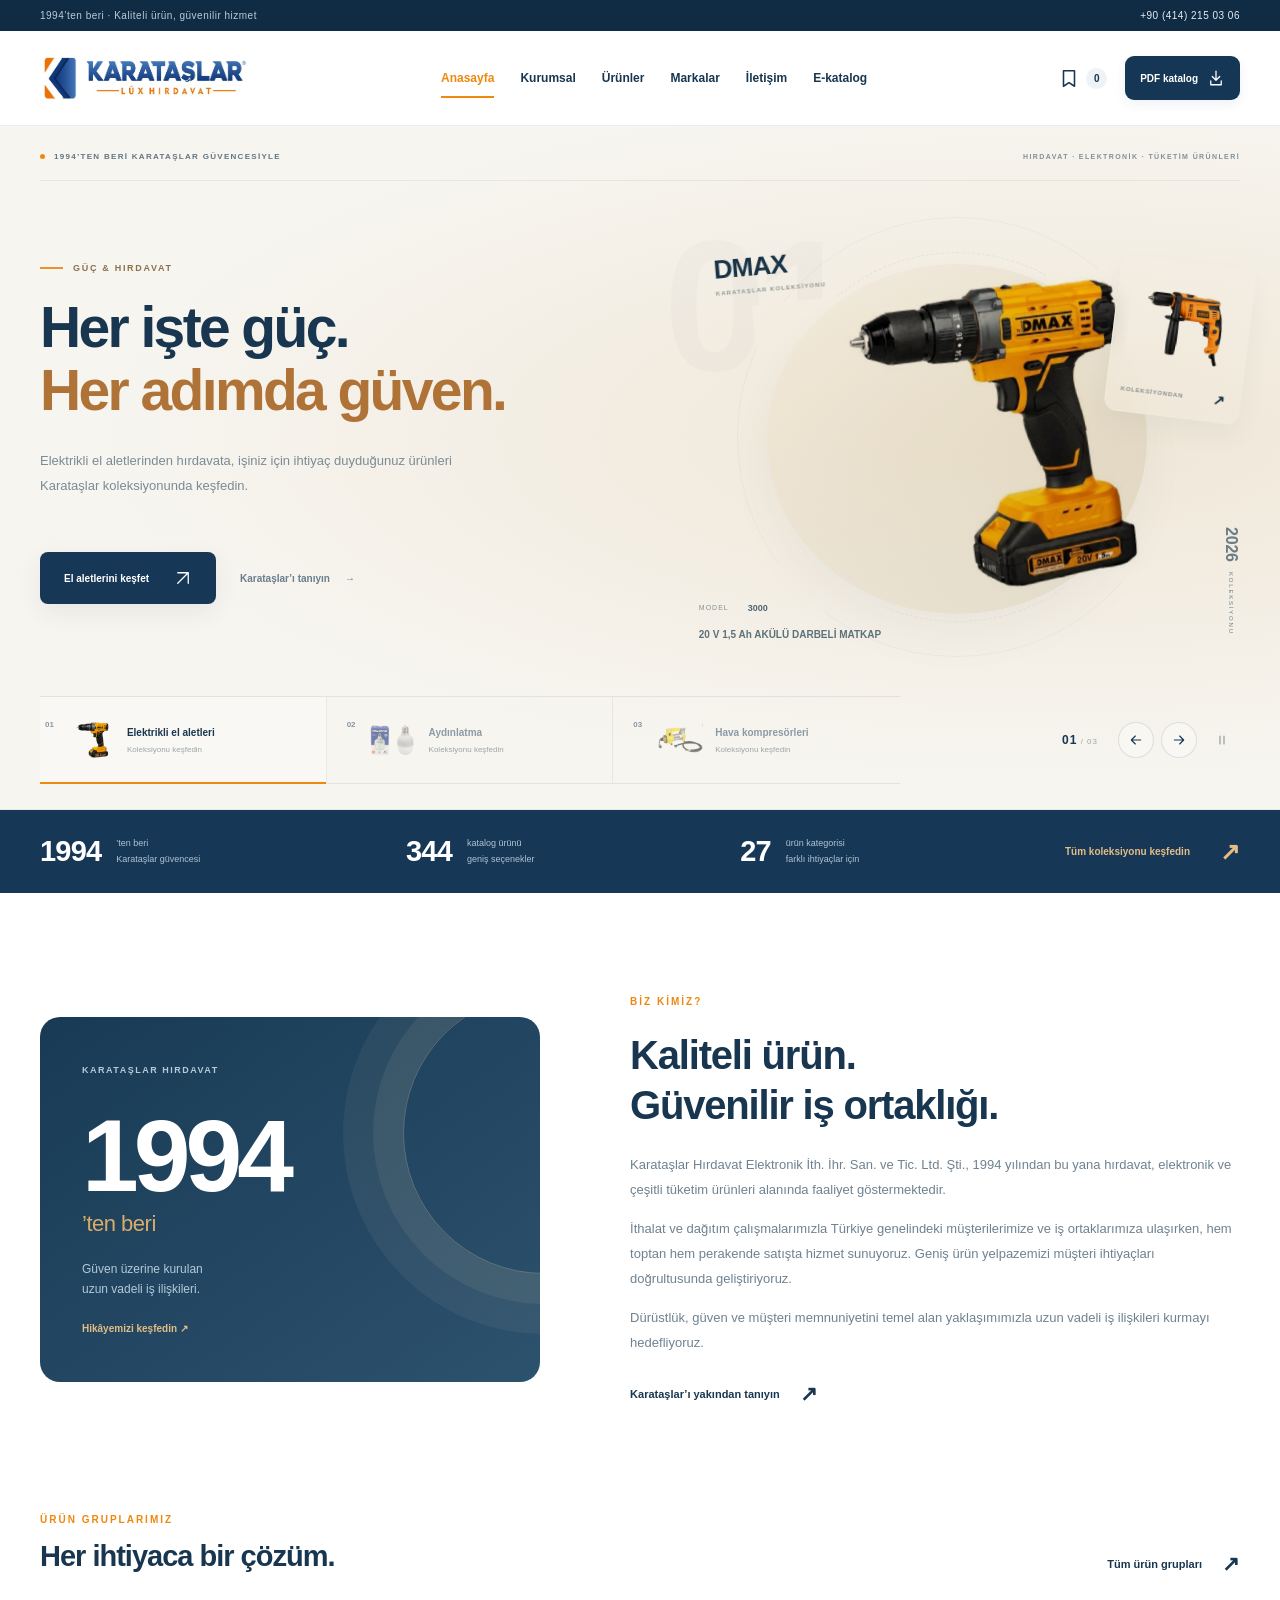
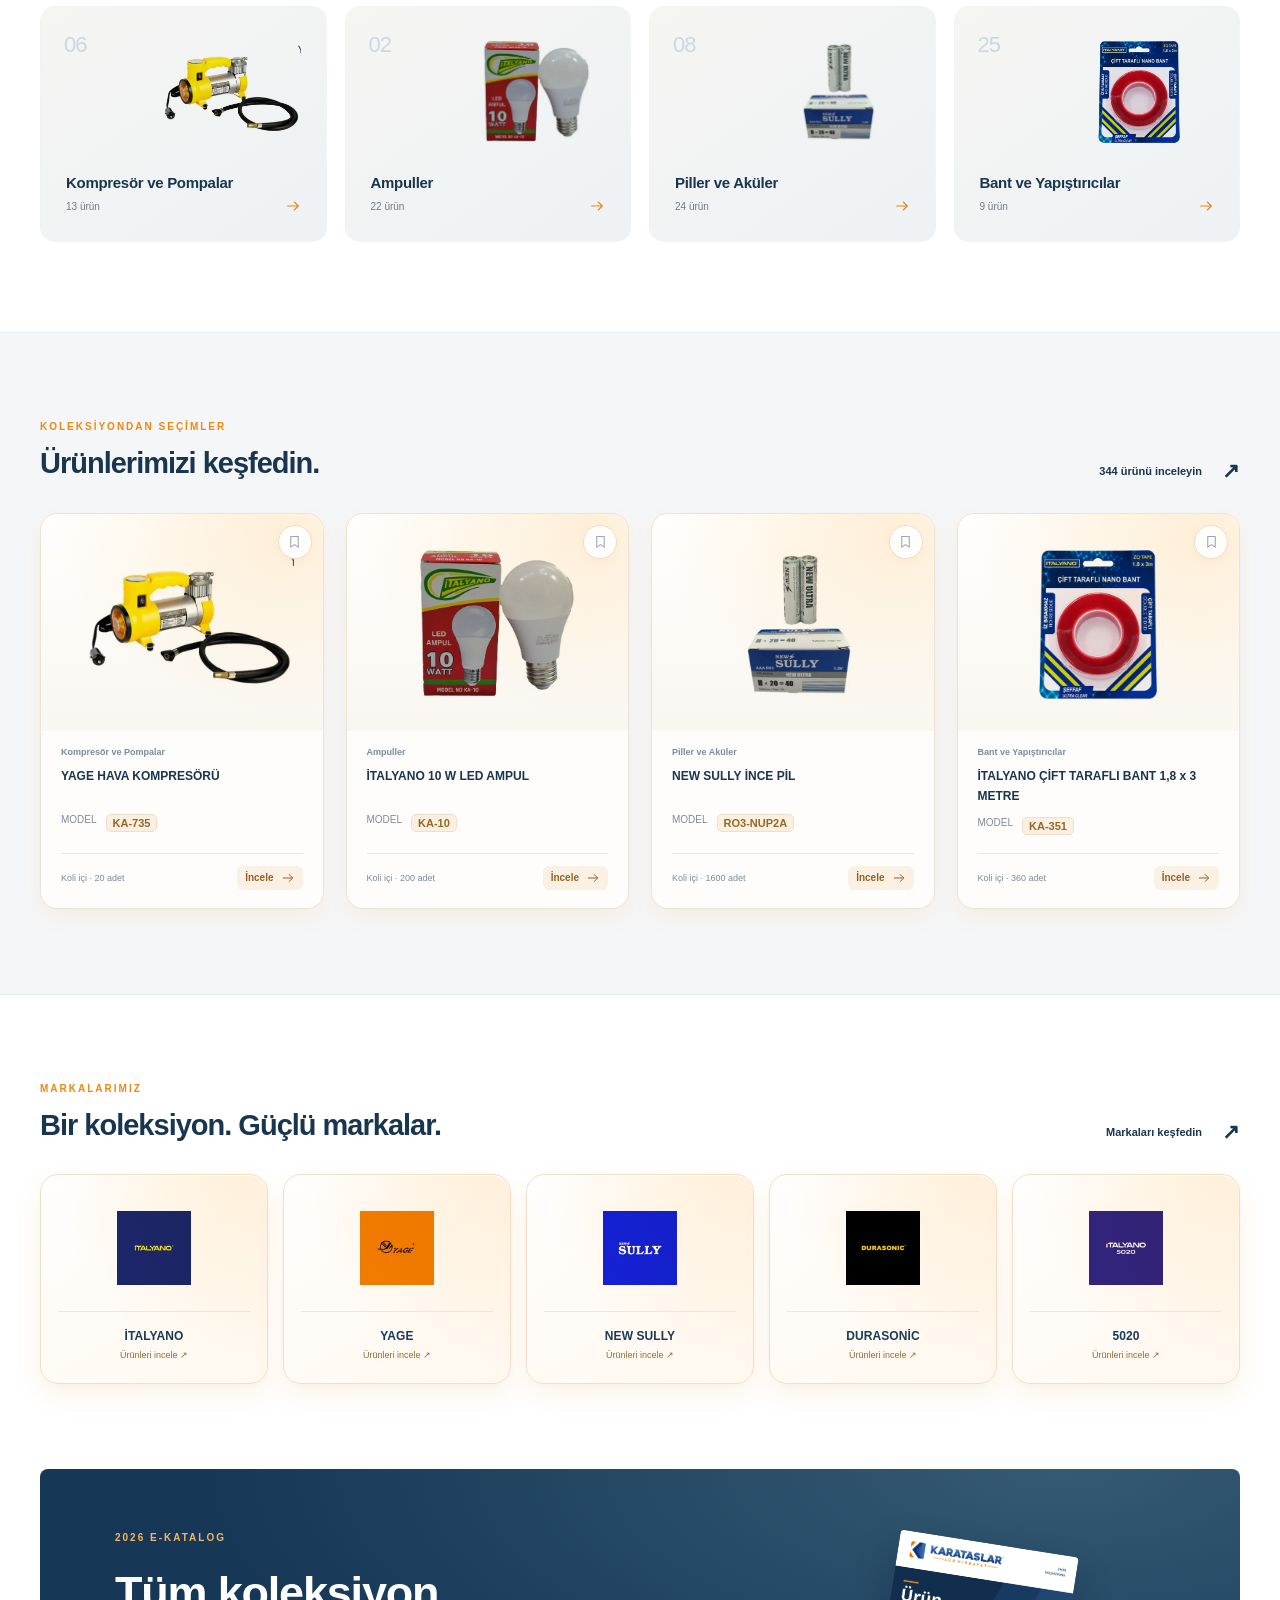
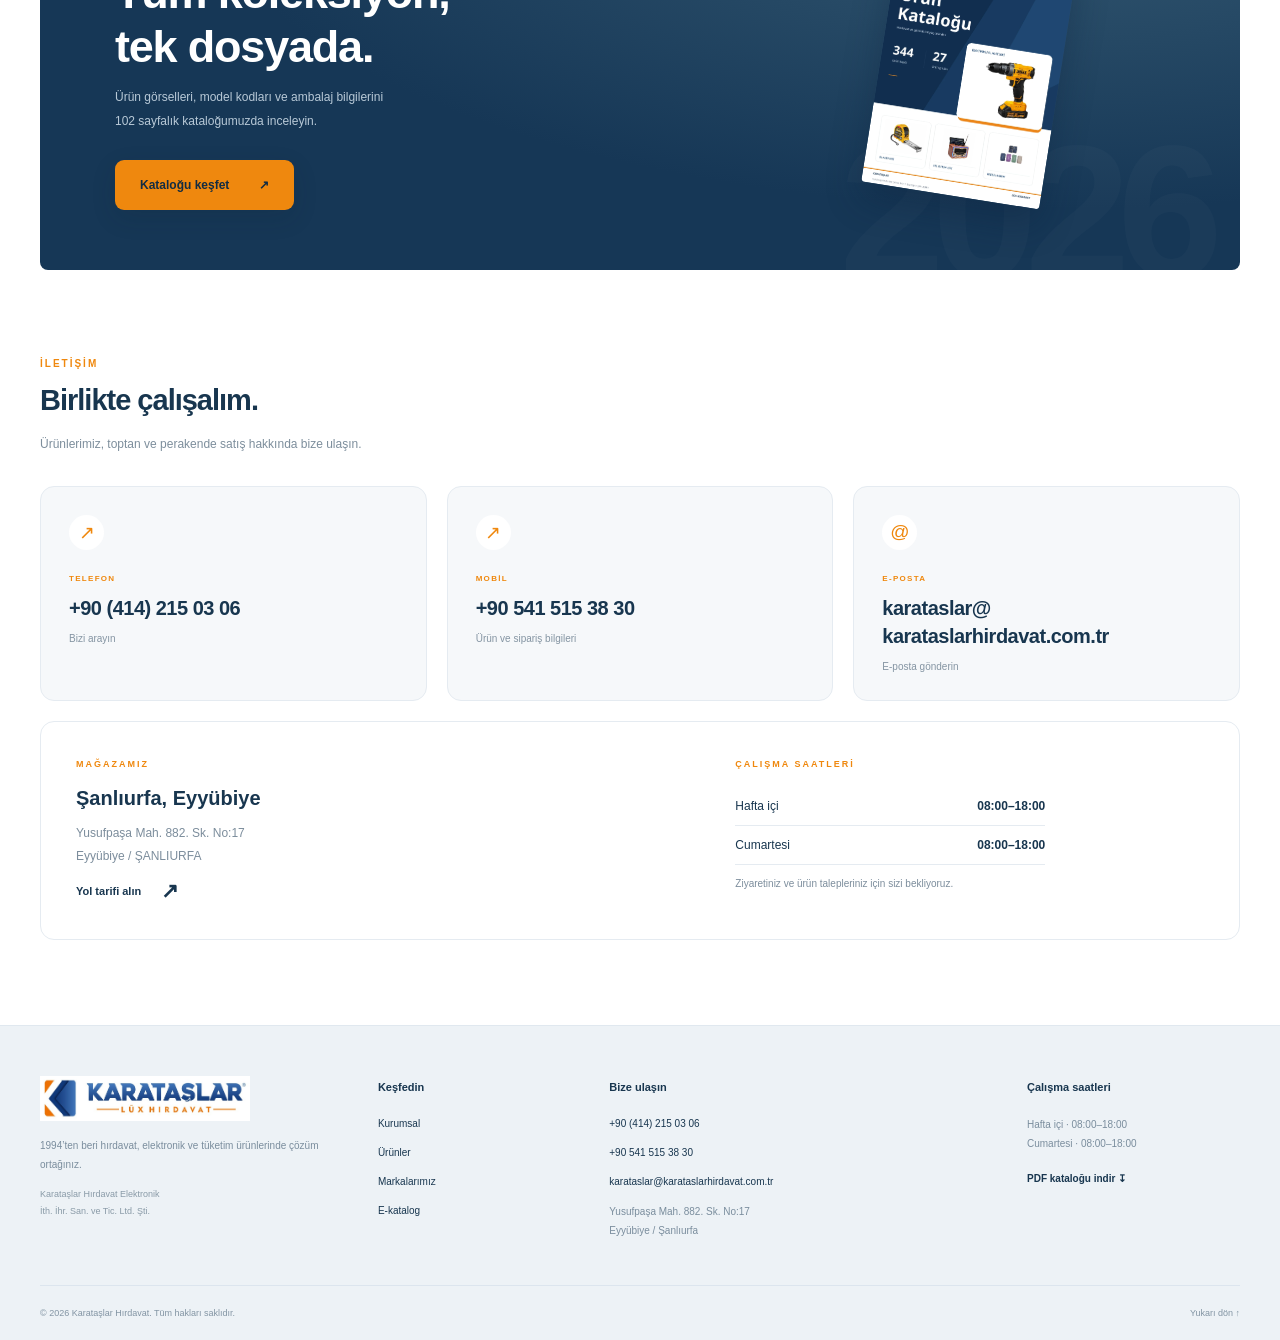
==== commit ec1f53b7: "Add warm orange illumination and elevated brand and product cards" ====
--- a/index.html
+++ b/index.html
@@ -1,4 +1,4 @@
-<!doctype html><html lang="tr"><head><meta charset="utf-8"><meta name="viewport" content="width=device-width,initial-scale=1"><meta name="theme-color" content="#163756"><title>Karataşlar Hırdavat — 1994’ten Beri</title><meta name="description" content="1994’ten beri hırdavat, elektronik ve tüketim ürünlerinde toptan ve perakende satış. Karataşlar’ın ürünlerini, markalarını ve e-kataloğunu keşfedin."><meta property="og:title" content="Karataşlar Hırdavat — 1994’ten Beri"><meta property="og:description" content="1994’ten beri hırdavat, elektronik ve tüketim ürünlerinde toptan ve perakende satış. Karataşlar’ın ürünlerini, markalarını ve e-kataloğunu keşfedin."><meta property="og:type" content="website"><link rel="icon" href="assets/favicon.png"><link rel="stylesheet" href="style.css?v=20261014-3"><link rel="stylesheet" href="corporate.css?v=20261014-3"><link rel="stylesheet" href="premium.css?v=20261014-3"><script src="catalog-data.js" defer></script><script src="app.js?v=20261014-3" defer></script><script src="corporate.js?v=20261014-3" defer></script><script src="showreel.js?v=20261014-3" defer></script><script src="motion.js?v=20261014-3" defer></script></head><body class="corporate-site signature-home"><a href="#main" class="skip">İçeriğe geç</a>
+<!doctype html><html lang="tr"><head><meta charset="utf-8"><meta name="viewport" content="width=device-width,initial-scale=1"><meta name="theme-color" content="#163756"><title>Karataşlar Hırdavat — 1994’ten Beri</title><meta name="description" content="1994’ten beri hırdavat, elektronik ve tüketim ürünlerinde toptan ve perakende satış. Karataşlar’ın ürünlerini, markalarını ve e-kataloğunu keşfedin."><meta property="og:title" content="Karataşlar Hırdavat — 1994’ten Beri"><meta property="og:description" content="1994’ten beri hırdavat, elektronik ve tüketim ürünlerinde toptan ve perakende satış. Karataşlar’ın ürünlerini, markalarını ve e-kataloğunu keşfedin."><meta property="og:type" content="website"><link rel="icon" href="assets/favicon.png"><link rel="stylesheet" href="style.css?v=20261014-4"><link rel="stylesheet" href="corporate.css?v=20261014-4"><link rel="stylesheet" href="premium.css?v=20261014-4"><script src="catalog-data.js" defer></script><script src="app.js?v=20261014-4" defer></script><script src="corporate.js?v=20261014-4" defer></script><script src="showreel.js?v=20261014-4" defer></script><script src="motion.js?v=20261014-4" defer></script></head><body class="corporate-site signature-home"><a href="#main" class="skip">İçeriğe geç</a>
 <div class="company-topbar"><div class="container"><span>1994’ten beri · Kaliteli ürün, güvenilir hizmet</span><a href="tel:+904142150306">+90 (414) 215 03 06</a></div></div>
 <header class="company-header"><div class="container corporate-nav">
 <a class="corporate-brand" href="index.html" aria-label="KARATAŞLAR ana sayfa"><img src="assets/logo.png" alt="KARATAŞLAR Lüx Hırdavat" width="250" height="51"></a>
--- a/premium.css
+++ b/premium.css
@@ -118,3 +118,59 @@
 }
 @media(max-width:360px){.scene-viewport{height:690px}.hero-scene{grid-template-rows:335px 345px}.scene-copy h2{font-size:30px;letter-spacing:-1.4px}.scene-description{font-size:10px}.scene-links{gap:12px}.signature-button{font-size:8px;padding:13px 12px;gap:10px}.scene-secondary{font-size:7px;gap:6px}.scene-art{height:330px}.scene-platform{width:240px;height:240px}.scene-main-image{width:270px;height:250px}.hero-scene[data-scene="1"] .scene-main-image{width:260px;height:240px}.hero-scene[data-scene="2"] .scene-main-image{width:270px;height:250px}.scene-orbit{width:270px;height:270px;left:calc(50% - 135px)}.orbit-two{width:235px;height:235px;left:calc(50% - 117.5px);top:30px}.scene-companion{width:84px;top:50px;right:0;padding:8px}.scene-companion img{height:65px}.scene-product-label p{max-width:220px}.scene-tab-text{font-size:7px}.scene-tab-text small{font-size:5px}.scene-tab{gap:5px}.signature-hero-top{font-size:5.5px}.signature-proof strong{font-size:24px}}
 @media(prefers-reduced-motion:reduce){.hero-scene,.hero-scene *,.hero-ambient{animation:none!important;transition:none!important}.scene-main-image{translate:0 0;scale:1}.scene-progress{animation:none!important}.hero-scene.is-active{opacity:1;visibility:visible}}
+
+/* Warm light and orange elevation across brand and product cards. */
+.corporate-site .brand-card{
+ position:relative;
+ border:1px solid #f0dec7;
+ border-radius:18px;
+ background:radial-gradient(ellipse at 90% 0%,#ffe2b778,transparent 65%),linear-gradient(150deg,#fffefd,#fff8ef);
+ box-shadow:0 12px 26px #ed851218,0 3px 8px #17375607,inset 0 1px 0 #fff;
+ transition:opacity .65s var(--ease) var(--reveal-delay,0ms),transform .45s var(--ease),box-shadow .45s var(--ease),border-color .3s;
+}
+.corporate-site .brand-card img{mix-blend-mode:multiply;transition:transform .6s var(--ease)}
+.corporate-site .brand-card>div{border-top:1px solid #ebd7ba8c;padding-top:17px}
+.corporate-site .brand-card strong{color:#183b58;font-size:12px;letter-spacing:.1px}
+.corporate-site .brand-card>div>span{color:#9a6a30}
+.signature-home .brand-card{padding:20px 17px 23px}
+.signature-home .brand-card>div{align-items:center}
+.corporate-site .brand-card:focus-visible{
+ outline:2px solid #e48a21;outline-offset:4px;
+ border-color:#edb571;
+ box-shadow:0 19px 38px #ed851227,0 5px 14px #17375608,inset 0 1px 0 #fff;
+}
+.corporate-site .product-card{
+ border:1px solid #eee2d3;
+ border-radius:17px;
+ background:#fffdfb;
+ box-shadow:0 9px 22px #ec84120f,0 2px 7px #17375605;
+ transition:opacity .65s var(--ease) var(--reveal-delay,0ms),transform .45s var(--ease),box-shadow .45s var(--ease),border-color .3s;
+}
+.corporate-site .product-image-button{
+ border-radius:17px 17px 0 0;
+ background:radial-gradient(ellipse at 85% 6%,#ffe2b786,transparent 66%),linear-gradient(180deg,#fffefc,#faf7f1);
+}
+.corporate-site .product-info{background:#fffdfb;border-radius:0 0 17px 17px}
+.corporate-site .product-model strong{background:#faf0e2;color:#976726;border:1px solid #f2dfc3;padding:2px 6px;border-radius:5px}
+.corporate-site .product-bottom{border-top-color:#f0e7da}
+.corporate-site .detail-button{background:#faf1e4;color:#966022;padding:5px 8px;border-radius:6px;transition:background .25s,color .25s}
+.corporate-site .detail-button:hover{background:#fce2bd;color:#6d4219}
+.corporate-site .save-button{border-color:#eedec9;background:#fffdf9;box-shadow:0 3px 9px #c88a4212}
+.corporate-site .save-button.saved{background:#ffebce;border-color:#e6a856;color:#d17810;box-shadow:0 3px 11px #ef820b22}
+.corporate-site .product-card:has(.save-button.saved){border-color:#e7b478;box-shadow:0 11px 26px #e9861b19,0 2px 7px #17375604}
+.corporate-site .product-card:focus-within{border-color:#edb571;box-shadow:0 18px 34px #ec841225,0 5px 12px #17375607}
+@media(hover:hover) and (pointer:fine){
+ .corporate-site .brand-card:hover{transform:translateY(-7px);border-color:#ebb36b;background:radial-gradient(ellipse at 90% 0%,#ffdbab95,transparent 67%),linear-gradient(150deg,#fffefa,#fff4e5);box-shadow:0 22px 42px #ed85122d,0 5px 15px #17375608,inset 0 1px 0 #fff}
+ .corporate-site .brand-card:hover img{transform:translateY(-2px) scale(1.045)}
+ .corporate-site .product-card:hover{transform:translateY(-6px);border-color:#ebb36b;box-shadow:0 19px 36px #ec841226,0 5px 12px #17375607}
+}
+@media(max-width:640px){
+ .corporate-site .brand-card{border-radius:14px;box-shadow:0 8px 19px #ed85121b,0 2px 5px #17375605}
+ .corporate-site .brand-card strong{font-size:10px}
+ .signature-home .brand-card{padding:15px 13px 19px}
+ .corporate-site .product-card{border-radius:13px;box-shadow:0 6px 15px #ec841214,0 2px 5px #17375604}
+ .corporate-site .product-image-button{border-radius:13px 13px 0 0}
+ .corporate-site .product-info{border-radius:0 0 13px 13px}
+ .corporate-site .detail-button{padding:5px 7px;font-size:9px}
+}
+@media(prefers-reduced-motion:reduce){.corporate-site .brand-card,.corporate-site .product-card,.corporate-site .brand-card img{transition:none!important}.corporate-site .brand-card:hover,.corporate-site .product-card:hover{transform:none}}
